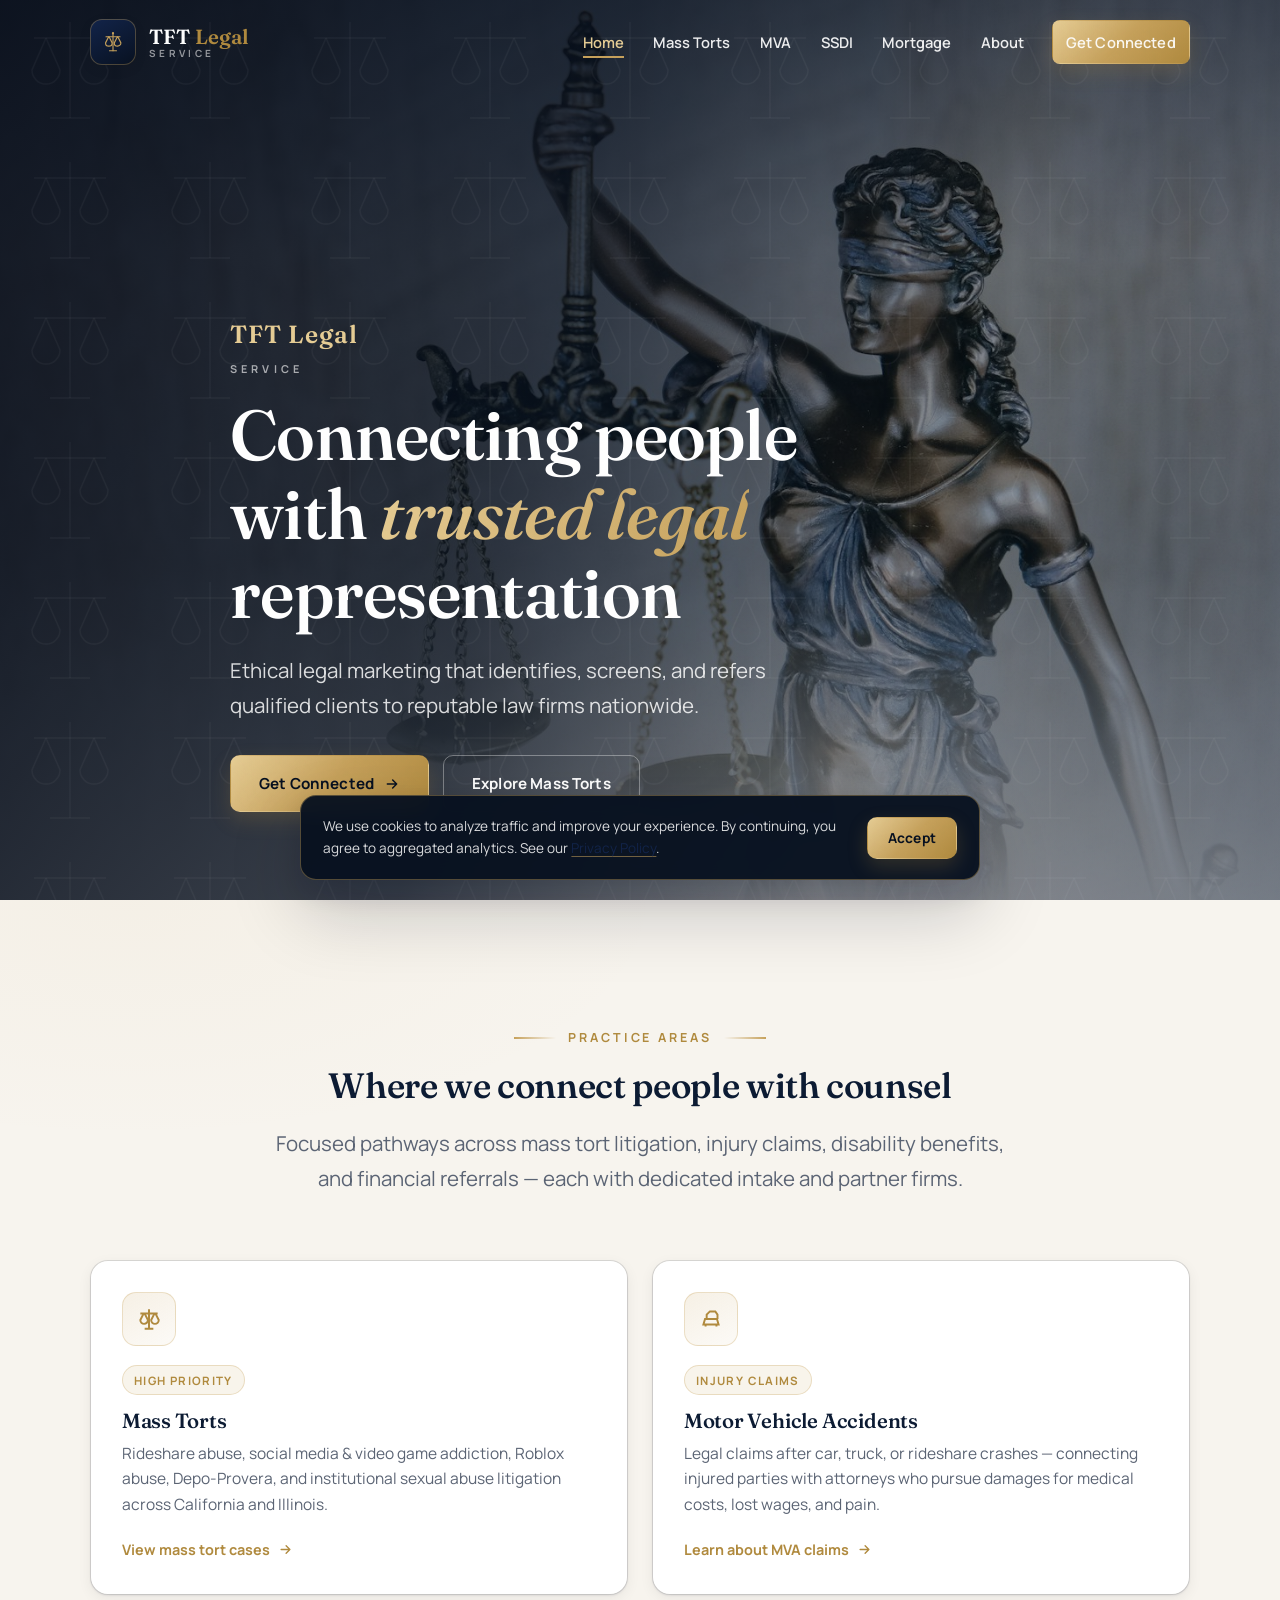
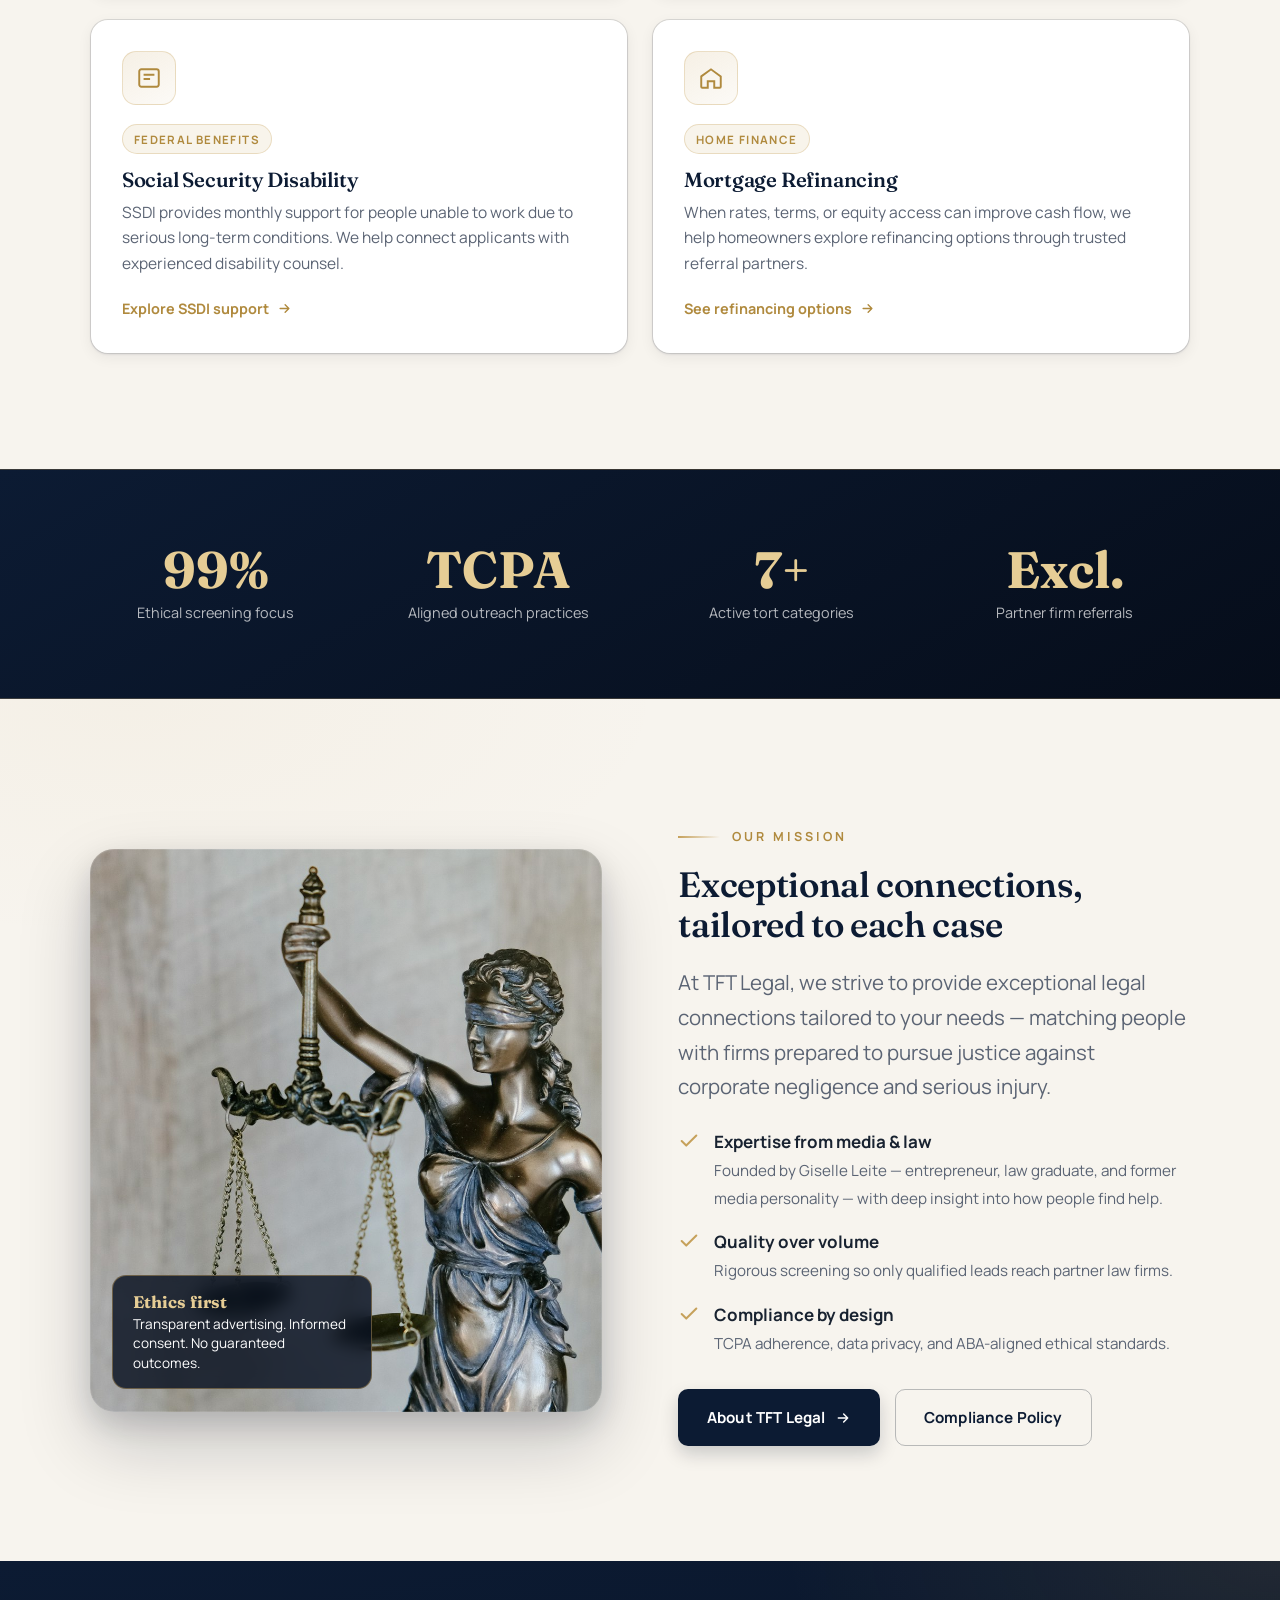
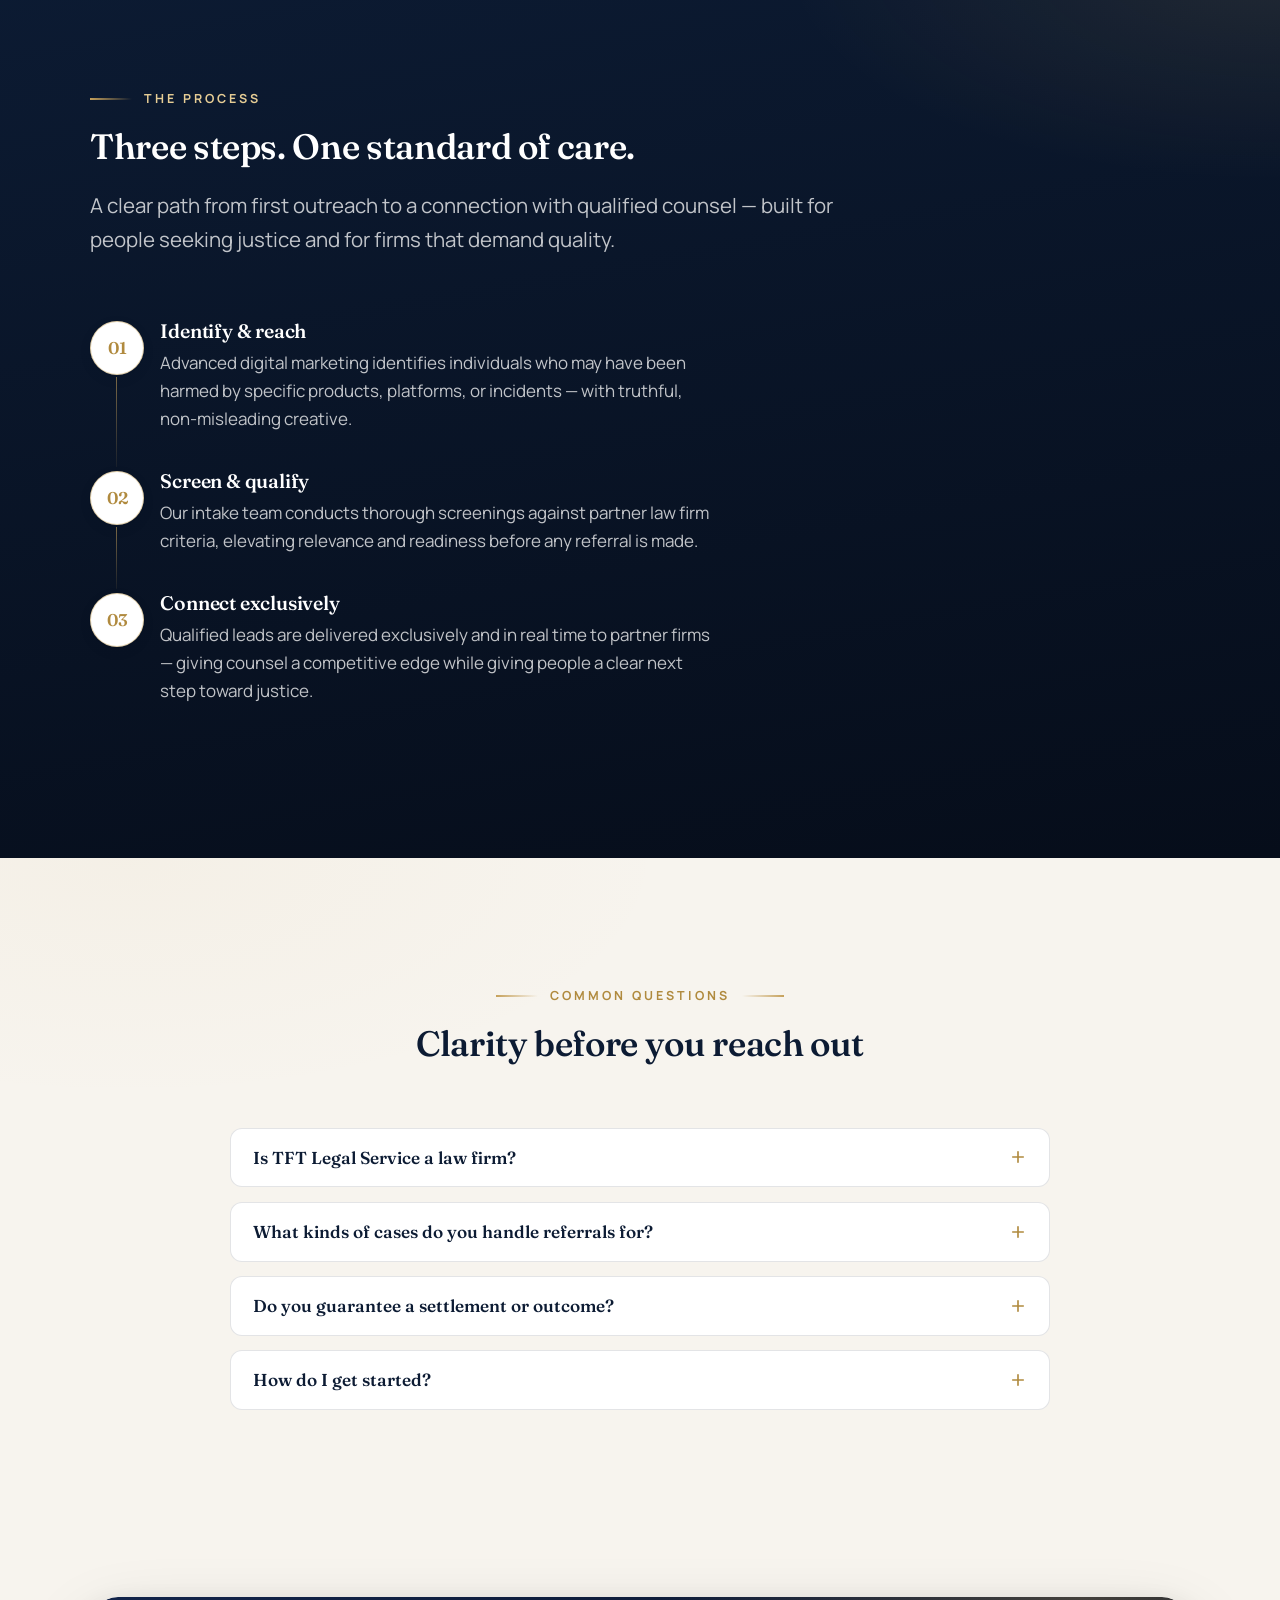
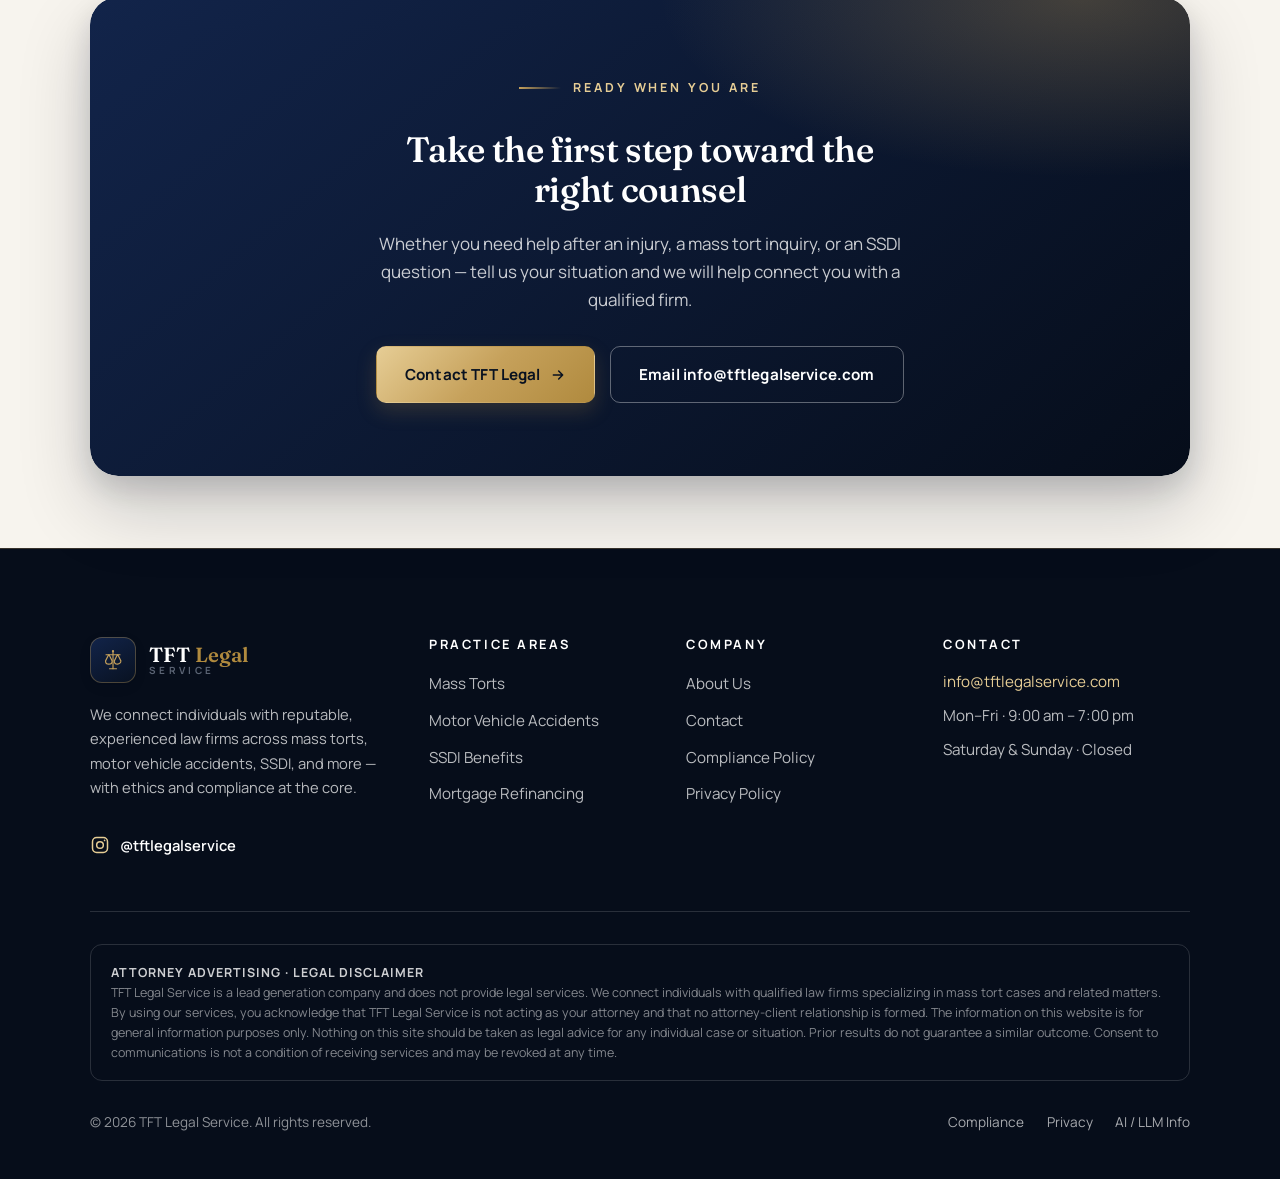
==== index.html @ b575987f "Launch TFT Legal Service enterprise website rebuild Professional static site with navy/gold brand sy" ====
<!DOCTYPE html>
<html lang="en-US">
<head>
  <meta charset="utf-8">
  <meta name="viewport" content="width=device-width, initial-scale=1">
  <title>TFT Legal Service | Mass Tort Lead Generation & Legal Marketing</title>
  <meta name="description" content="TFT Legal Service connects individuals with qualified law firms for mass torts, motor vehicle accidents, SSDI, and more. Ethical, TCPA-compliant legal marketing founded by Giselle Leite.">
  <meta name="keywords" content="TFT Legal Service, mass tort lead generation, legal marketing, motor vehicle accident lawyer referral, SSDI help, rideshare abuse lawsuit, Depo-Provera lawsuit, TCPA compliant leads, Giselle Leite">
  <meta name="author" content="TFT Legal Service">
  <meta name="publisher" content="TFT Legal Service">
  <meta name="robots" content="index, follow, max-image-preview:large, max-snippet:-1, max-video-preview:-1">
  <meta name="googlebot" content="index, follow, max-image-preview:large, max-snippet:-1, max-video-preview:-1">
  <meta name="bingbot" content="index, follow">
  <meta name="language" content="English">
  <meta name="geo.region" content="US">
  <meta name="rating" content="general">
  <meta name="referrer" content="strict-origin-when-cross-origin">
  <meta name="theme-color" content="#0c1b33">
  <meta name="color-scheme" content="light">
  <meta name="format-detection" content="telephone=yes">
  <link rel="canonical" href="https://www.tftlegalservice.com/">
  <link rel="alternate" hreflang="en-us" href="https://www.tftlegalservice.com/">
  <link rel="alternate" hreflang="x-default" href="https://www.tftlegalservice.com/">
  <link rel="author" href="/humans.txt">
  <link rel="manifest" href="/site.webmanifest">
  <link rel="icon" href="/assets/img/favicon.svg" type="image/svg+xml">
  <link rel="apple-touch-icon" href="/assets/img/apple-touch-icon.png">
  <link rel="sitemap" type="application/xml" title="Sitemap" href="/sitemap.xml">

  <!-- Open Graph -->
  <meta property="og:type" content="website">
  <meta property="og:site_name" content="TFT Legal Service">
  <meta property="og:locale" content="en_US">
  <meta property="og:title" content="TFT Legal Service | Mass Tort Lead Generation & Legal Marketing">
  <meta property="og:description" content="TFT Legal Service connects individuals with qualified law firms for mass torts, motor vehicle accidents, SSDI, and more. Ethical, TCPA-compliant legal marketing founded by Giselle Leite.">
  <meta property="og:url" content="https://www.tftlegalservice.com/">
  <meta property="og:image" content="https://www.tftlegalservice.com/assets/img/og-share.jpg">
  <meta property="og:image:width" content="1200">
  <meta property="og:image:height" content="630">
  <meta property="og:image:alt" content="TFT Legal Service — Connecting people with trusted legal representation">

  <!-- Twitter / X -->
  <meta name="twitter:card" content="summary_large_image">
  <meta name="twitter:title" content="TFT Legal Service | Mass Tort Lead Generation & Legal Marketing">
  <meta name="twitter:description" content="TFT Legal Service connects individuals with qualified law firms for mass torts, motor vehicle accidents, SSDI, and more. Ethical, TCPA-compliant legal marketing founded by Giselle Leite.">
  <meta name="twitter:image" content="https://www.tftlegalservice.com/assets/img/og-share.jpg">
  <meta name="twitter:image:alt" content="TFT Legal Service">

  <!-- AI / discovery hints -->
  <link rel="describedby" href="/llms.txt" type="text/plain" title="LLM / AI site summary">
  <meta name="ai-content-declaration" content="human-authored company website content">

  <link rel="preconnect" href="https://fonts.googleapis.com">
  <link rel="preconnect" href="https://fonts.gstatic.com" crossorigin>
  <link href="https://fonts.googleapis.com/css2?family=Fraunces:opsz,wght@9..144,500;9..144,600;9..144,700&family=Manrope:wght@400;500;600;700;800&display=swap" rel="stylesheet">
  <link rel="stylesheet" href="/assets/css/styles.css">

<script type="application/ld+json">
{
  "@context": "https://schema.org",
  "@type": ["Organization", "ProfessionalService"],
  "@id": "https://www.tftlegalservice.com/#organization",
  "name": "TFT Legal Service",
  "alternateName": ["TFT Legal", "TFT Legal Services"],
  "url": "https://www.tftlegalservice.com/",
  "logo": {
    "@type": "ImageObject",
    "url": "https://www.tftlegalservice.com/assets/img/icon-512.png",
    "width": 512,
    "height": 512
  },
  "image": "https://www.tftlegalservice.com/assets/img/og-share.jpg",
  "description": "TFT Legal Service is a lead generation and legal marketing company that connects individuals with qualified law firms specializing in mass torts, motor vehicle accidents, SSDI, and related practice areas.",
  "email": "info@tftlegalservice.com",
  "sameAs": [
    "https://www.instagram.com/tftlegalservice"
  ],
  "foundingDate": "2024",
  "founder": {
    "@type": "Person",
    "name": "Giselle Leite",
    "jobTitle": "Founder",
    "description": "Brazilian-American entrepreneur and law graduate who founded TFT Legal Service to connect people with accessible, reputable legal representation."
  },
  "employee": [
    {
      "@type": "Person",
      "name": "Giselle Leite",
      "jobTitle": "Founder"
    },
    {
      "@type": "Person",
      "name": "Dr. Gabriel Saboia",
      "jobTitle": "Legal Marketing Partner"
    }
  ],
  "areaServed": {
    "@type": "Country",
    "name": "United States"
  },
  "knowsAbout": [
    "Mass Tort Lead Generation",
    "Motor Vehicle Accident Referrals",
    "Social Security Disability Insurance",
    "Legal Marketing Compliance",
    "TCPA Compliance"
  ],
  "slogan": "Connecting people with trusted legal representation",
  "contactPoint": {
    "@type": "ContactPoint",
    "contactType": "customer service",
    "email": "info@tftlegalservice.com",
    "availableLanguage": ["English", "Portuguese"],
    "hoursAvailable": {
      "@type": "OpeningHoursSpecification",
      "dayOfWeek": ["Monday", "Tuesday", "Wednesday", "Thursday", "Friday"],
      "opens": "09:00",
      "closes": "19:00"
    }
  },
  "disclaimer": "TFT Legal Service is a lead generation company and does not provide legal services. No attorney-client relationship is formed through use of this website."
}
</script>
<script type="application/ld+json">
{
  "@context": "https://schema.org",
  "@type": "WebSite",
  "@id": "https://www.tftlegalservice.com/#website",
  "url": "https://www.tftlegalservice.com/",
  "name": "TFT Legal Service",
  "description": "Official website of TFT Legal Service — connecting individuals with qualified law firms for mass torts, MVA, SSDI, and more.",
  "publisher": { "@id": "https://www.tftlegalservice.com/#organization" },
  "inLanguage": "en-US",
  "potentialAction": {
    "@type": "SearchAction",
    "target": "https://www.tftlegalservice.com/contact.html?q={search_term_string}",
    "query-input": "required name=search_term_string"
  }
}
</script>
<script type="application/ld+json">
{
  "@context": "https://schema.org",
  "@type": "FAQPage",
  "mainEntity": [
    {
      "@type": "Question",
      "name": "Is TFT Legal Service a law firm?",
      "acceptedAnswer": {
        "@type": "Answer",
        "text": "No. TFT Legal Service is a lead generation and legal marketing company. We connect individuals with qualified partner law firms. We do not provide legal advice and no attorney-client relationship is formed through our website."
      }
    },
    {
      "@type": "Question",
      "name": "What practice areas does TFT Legal Service cover?",
      "acceptedAnswer": {
        "@type": "Answer",
        "text": "We connect people with counsel for mass tort litigation (including rideshare abuse, social media and video game addiction, Roblox abuse, Depo-Provera, and institutional sexual abuse cases), motor vehicle accidents (MVA), Social Security Disability Insurance (SSDI), and mortgage refinancing referrals."
      }
    },
    {
      "@type": "Question",
      "name": "How does the referral process work?",
      "acceptedAnswer": {
        "@type": "Answer",
        "text": "We use targeted digital marketing and a comprehensive intake process to identify and screen potential clients, then refer qualified leads exclusively to partner law firms in real time — in compliance with TCPA and ethical advertising standards."
      }
    },
    {
      "@type": "Question",
      "name": "How can I contact TFT Legal Service?",
      "acceptedAnswer": {
        "@type": "Answer",
        "text": "Email info@tftlegalservice.com or use the contact form on tftlegalservice.com. Hours are Monday through Friday, 9:00 am to 7:00 pm."
      }
    }
  ]
}
</script>
</head>
<body>
<a class="skip-link" href="#main">Skip to main content</a>
  <header class="site-header" role="banner">
    <div class="container header-inner">
      <a class="brand" href="/" aria-label="TFT Legal Service — Home">
        <span class="brand-mark"><svg viewBox="0 0 64 64" aria-hidden="true" focusable="false">
  <g fill="none" stroke="#C6A15B" stroke-width="2.6" stroke-linecap="round" stroke-linejoin="round">
    <path d="M32 12v40"/><path d="M24 52h16"/><path d="M16 20h32"/>
    <path d="M22 20l-7 14a7.5 7.5 0 0 0 15 0l-7-14"/>
    <path d="M42 20l-7 14a7.5 7.5 0 0 0 15 0l-7-14"/>
  </g>
  <circle cx="32" cy="12" r="2.6" fill="#C6A15B"/>
</svg></span>
        <span class="brand-text">
          <span class="brand-name">TFT <em>Legal</em></span>
          <span class="brand-sub">Service</span>
        </span>
      </a>
      <button class="nav-toggle" type="button" aria-expanded="false" aria-controls="primary-nav" aria-label="Open menu">
        <span></span>
      </button>
      <nav class="main-nav" id="primary-nav" aria-label="Primary">
      <a href="/" aria-current="page">Home</a>
      <a href="/torts.html">Mass Torts</a>
      <a href="/mva.html">MVA</a>
      <a href="/ssdi.html">SSDI</a>
      <a href="/mortgage.html">Mortgage</a>
      <a href="/about.html">About</a>
        <a class="btn btn--gold btn--sm nav-cta" href="/contact.html">Get Connected</a>
      </nav>
    </div>
  </header>

  <main id="main">
    <section class="hero" aria-label="Hero">
      <div class="hero-media" aria-hidden="true">
        <img src="/assets/img/hero-scales.jpg" width="1600" height="1067" alt="" decoding="async" fetchpriority="high">
      </div>
      <div class="container">
        <p class="hero-brand-lockup">TFT Legal<span>Service</span></p>
        <h1 class="display-xl">Connecting people with <span class="accent">trusted legal</span> representation</h1>
        <p class="lede">Ethical legal marketing that identifies, screens, and refers qualified clients to reputable law firms nationwide.</p>
        <div class="hero-actions">
          <a class="btn btn--gold" href="/contact.html">Get Connected <svg viewBox="0 0 24 24" fill="none" stroke="currentColor" stroke-width="2.2" stroke-linecap="round" stroke-linejoin="round" aria-hidden="true"><path d="M5 12h14M13 6l6 6-6 6"/></svg></a>
          <a class="btn btn--ghost-light" href="/torts.html">Explore Mass Torts</a>
        </div>
      </div>
      <div class="scroll-hint" aria-hidden="true"></div>
    </section>

    <section class="section" id="practice-areas">
      <div class="container">
        <div class="section-head section-head--center reveal">
          <p class="eyebrow eyebrow--center">Practice Areas</p>
          <h2 class="display-md">Where we connect people with counsel</h2>
          <p class="lede">Focused pathways across mass tort litigation, injury claims, disability benefits, and financial referrals — each with dedicated intake and partner firms.</p>
        </div>
        <div class="grid grid--2" data-stagger>
          <article class="card reveal">
            <div class="card-icon"><svg viewBox="0 0 24 24" fill="none" stroke="currentColor" stroke-width="1.8"><path d="M12 3v18M8 21h8M4 7h16"/><path d="m7 7-3 6a3.5 3.5 0 1 0 7 0L8 7"/><path d="m17 7-3 6a3.5 3.5 0 1 0 7 0l-3-6"/></svg></div>
            <span class="tag">High Priority</span>
            <h3>Mass Torts</h3>
            <p>Rideshare abuse, social media &amp; video game addiction, Roblox abuse, Depo-Provera, and institutional sexual abuse litigation across California and Illinois.</p>
            <a class="card-link" href="/torts.html">View mass tort cases <svg viewBox="0 0 24 24" fill="none" stroke="currentColor" stroke-width="2.2" stroke-linecap="round" stroke-linejoin="round" aria-hidden="true"><path d="M5 12h14M13 6l6 6-6 6"/></svg></a>
          </article>
          <article class="card reveal">
            <div class="card-icon"><svg viewBox="0 0 24 24" fill="none" stroke="currentColor" stroke-width="1.8"><path d="M5 17h14l-1.5-5H6.5L5 17Z"/><path d="M7 17v2M17 17v2M8 12V8l3-3h5l2 3v4"/></svg></div>
            <span class="tag">Injury Claims</span>
            <h3>Motor Vehicle Accidents</h3>
            <p>Legal claims after car, truck, or rideshare crashes — connecting injured parties with attorneys who pursue damages for medical costs, lost wages, and pain.</p>
            <a class="card-link" href="/mva.html">Learn about MVA claims <svg viewBox="0 0 24 24" fill="none" stroke="currentColor" stroke-width="2.2" stroke-linecap="round" stroke-linejoin="round" aria-hidden="true"><path d="M5 12h14M13 6l6 6-6 6"/></svg></a>
          </article>
          <article class="card reveal">
            <div class="card-icon"><svg viewBox="0 0 24 24" fill="none" stroke="currentColor" stroke-width="1.8"><rect x="3" y="4" width="18" height="16" rx="2"/><path d="M7 9h10M7 13h6"/></svg></div>
            <span class="tag">Federal Benefits</span>
            <h3>Social Security Disability</h3>
            <p>SSDI provides monthly support for people unable to work due to serious long-term conditions. We help connect applicants with experienced disability counsel.</p>
            <a class="card-link" href="/ssdi.html">Explore SSDI support <svg viewBox="0 0 24 24" fill="none" stroke="currentColor" stroke-width="2.2" stroke-linecap="round" stroke-linejoin="round" aria-hidden="true"><path d="M5 12h14M13 6l6 6-6 6"/></svg></a>
          </article>
          <article class="card reveal">
            <div class="card-icon"><svg viewBox="0 0 24 24" fill="none" stroke="currentColor" stroke-width="1.8"><path d="M3 10.5 12 4l9 6.5V20a1 1 0 0 1-1 1h-5v-6H9v6H4a1 1 0 0 1-1-1v-9.5Z"/></svg></div>
            <span class="tag">Home Finance</span>
            <h3>Mortgage Refinancing</h3>
            <p>When rates, terms, or equity access can improve cash flow, we help homeowners explore refinancing options through trusted referral partners.</p>
            <a class="card-link" href="/mortgage.html">See refinancing options <svg viewBox="0 0 24 24" fill="none" stroke="currentColor" stroke-width="2.2" stroke-linecap="round" stroke-linejoin="round" aria-hidden="true"><path d="M5 12h14M13 6l6 6-6 6"/></svg></a>
          </article>
        </div>
      </div>
    </section>

    <section class="section section--tight stats-band">
      <div class="container">
        <div class="stats-grid" data-stagger>
          <div class="stat reveal"><strong data-count="100" data-suffix="%">0%</strong><span>Ethical screening focus</span></div>
          <div class="stat reveal"><strong>TCPA</strong><span>Aligned outreach practices</span></div>
          <div class="stat reveal"><strong data-count="7" data-suffix="+">0+</strong><span>Active tort categories</span></div>
          <div class="stat reveal"><strong>Excl.</strong><span>Partner firm referrals</span></div>
        </div>
      </div>
    </section>

    <section class="section">
      <div class="container split">
        <div class="media-frame reveal">
          <img src="/assets/img/hero-scales.jpg" width="1600" height="1067" alt="Scales of justice representing ethical legal marketing and client advocacy" loading="lazy" decoding="async">
          <div class="media-badge"><strong>Ethics first</strong> Transparent advertising. Informed consent. No guaranteed outcomes.</div>
        </div>
        <div class="reveal">
          <p class="eyebrow">Our Mission</p>
          <h2 class="display-md">Exceptional connections, tailored to each case</h2>
          <p class="lede" style="margin-bottom:1.5rem">At TFT Legal, we strive to provide exceptional legal connections tailored to your needs — matching people with firms prepared to pursue justice against corporate negligence and serious injury.</p>
          <ul class="check-list">
            <li><svg viewBox="0 0 24 24" fill="none" stroke="currentColor" stroke-width="2.2" stroke-linecap="round" stroke-linejoin="round" aria-hidden="true"><path d="M20 6 9 17l-5-5"/></svg><div><strong>Expertise from media &amp; law</strong><span>Founded by Giselle Leite — entrepreneur, law graduate, and former media personality — with deep insight into how people find help.</span></div></li>
            <li><svg viewBox="0 0 24 24" fill="none" stroke="currentColor" stroke-width="2.2" stroke-linecap="round" stroke-linejoin="round" aria-hidden="true"><path d="M20 6 9 17l-5-5"/></svg><div><strong>Quality over volume</strong><span>Rigorous screening so only qualified leads reach partner law firms.</span></div></li>
            <li><svg viewBox="0 0 24 24" fill="none" stroke="currentColor" stroke-width="2.2" stroke-linecap="round" stroke-linejoin="round" aria-hidden="true"><path d="M20 6 9 17l-5-5"/></svg><div><strong>Compliance by design</strong><span>TCPA adherence, data privacy, and ABA-aligned ethical standards.</span></div></li>
          </ul>
          <div style="margin-top:2rem;display:flex;flex-wrap:wrap;gap:0.9rem">
            <a class="btn btn--navy" href="/about.html">About TFT Legal <svg viewBox="0 0 24 24" fill="none" stroke="currentColor" stroke-width="2.2" stroke-linecap="round" stroke-linejoin="round" aria-hidden="true"><path d="M5 12h14M13 6l6 6-6 6"/></svg></a>
            <a class="btn btn--ghost" href="/compliance.html">Compliance Policy</a>
          </div>
        </div>
      </div>
    </section>

    <section class="section section--dark">
      <div class="container">
        <div class="section-head reveal">
          <p class="eyebrow" style="color:var(--gold-light)">The Process</p>
          <h2 class="display-md">Three steps. One standard of care.</h2>
          <p class="lede">A clear path from first outreach to a connection with qualified counsel — built for people seeking justice and for firms that demand quality.</p>
        </div>
        <ol class="timeline" data-stagger>
          <li class="reveal">
            <h3>Identify &amp; reach</h3>
            <p>Advanced digital marketing identifies individuals who may have been harmed by specific products, platforms, or incidents — with truthful, non-misleading creative.</p>
          </li>
          <li class="reveal">
            <h3>Screen &amp; qualify</h3>
            <p>Our intake team conducts thorough screenings against partner law firm criteria, elevating relevance and readiness before any referral is made.</p>
          </li>
          <li class="reveal">
            <h3>Connect exclusively</h3>
            <p>Qualified leads are delivered exclusively and in real time to partner firms — giving counsel a competitive edge while giving people a clear next step toward justice.</p>
          </li>
        </ol>
      </div>
    </section>

    <section class="section">
      <div class="container">
        <div class="section-head section-head--center reveal">
          <p class="eyebrow eyebrow--center">Common Questions</p>
          <h2 class="display-md">Clarity before you reach out</h2>
        </div>
        <div class="faq" style="max-width:820px;margin-inline:auto" data-stagger>
          <div class="faq-item reveal">
            <button class="faq-q" type="button" aria-expanded="false">Is TFT Legal Service a law firm? <svg viewBox="0 0 24 24" fill="none" stroke="currentColor" stroke-width="2.2" stroke-linecap="round" aria-hidden="true"><path d="M12 5v14M5 12h14"/></svg></button>
            <div class="faq-a"><div class="faq-a-inner">No. We are a lead generation and legal marketing company. We connect you with qualified partner law firms. We do not give legal advice, and contacting us does not create an attorney-client relationship.</div></div>
          </div>
          <div class="faq-item reveal">
            <button class="faq-q" type="button" aria-expanded="false">What kinds of cases do you handle referrals for? <svg viewBox="0 0 24 24" fill="none" stroke="currentColor" stroke-width="2.2" stroke-linecap="round" aria-hidden="true"><path d="M12 5v14M5 12h14"/></svg></button>
            <div class="faq-a"><div class="faq-a-inner">Mass torts (rideshare abuse, social media and video game addiction, Roblox abuse, Depo-Provera, institutional sexual abuse), motor vehicle accidents, SSDI claims, and mortgage refinancing referrals.</div></div>
          </div>
          <div class="faq-item reveal">
            <button class="faq-q" type="button" aria-expanded="false">Do you guarantee a settlement or outcome? <svg viewBox="0 0 24 24" fill="none" stroke="currentColor" stroke-width="2.2" stroke-linecap="round" aria-hidden="true"><path d="M12 5v14M5 12h14"/></svg></button>
            <div class="faq-a"><div class="faq-a-inner">Never. We do not guarantee legal outcomes or financial compensation. Prior results of any firm do not guarantee a similar outcome in your matter.</div></div>
          </div>
          <div class="faq-item reveal">
            <button class="faq-q" type="button" aria-expanded="false">How do I get started? <svg viewBox="0 0 24 24" fill="none" stroke="currentColor" stroke-width="2.2" stroke-linecap="round" aria-hidden="true"><path d="M12 5v14M5 12h14"/></svg></button>
            <div class="faq-a"><div class="faq-a-inner">Email <a href="mailto:info@tftlegalservice.com">info@tftlegalservice.com</a> or use our <a href="/contact.html">contact form</a>. Our team is available Monday–Friday, 9:00 am – 7:00 pm.</div></div>
          </div>
        </div>
      </div>
    </section>

    <section class="section section--tight">
      <div class="container">
        <div class="cta-band reveal">
          <p class="eyebrow" style="color:var(--gold-light);justify-content:center">Ready when you are</p>
          <h2 class="display-md">Take the first step toward the right counsel</h2>
          <p>Whether you need help after an injury, a mass tort inquiry, or an SSDI question — tell us your situation and we will help connect you with a qualified firm.</p>
          <div class="hero-actions">
            <a class="btn btn--gold" href="/contact.html">Contact TFT Legal <svg viewBox="0 0 24 24" fill="none" stroke="currentColor" stroke-width="2.2" stroke-linecap="round" stroke-linejoin="round" aria-hidden="true"><path d="M5 12h14M13 6l6 6-6 6"/></svg></a>
            <a class="btn btn--ghost-light" href="mailto:info@tftlegalservice.com">Email info@tftlegalservice.com</a>
          </div>
        </div>
      </div>
    </section>
  </main>
  <footer class="site-footer" role="contentinfo">
    <div class="container">
      <div class="footer-grid">
        <div class="footer-brand">
          <a class="brand" href="/" aria-label="TFT Legal Service">
            <span class="brand-mark"><svg viewBox="0 0 64 64" aria-hidden="true" focusable="false">
  <g fill="none" stroke="#C6A15B" stroke-width="2.6" stroke-linecap="round" stroke-linejoin="round">
    <path d="M32 12v40"/><path d="M24 52h16"/><path d="M16 20h32"/>
    <path d="M22 20l-7 14a7.5 7.5 0 0 0 15 0l-7-14"/>
    <path d="M42 20l-7 14a7.5 7.5 0 0 0 15 0l-7-14"/>
  </g>
  <circle cx="32" cy="12" r="2.6" fill="#C6A15B"/>
</svg></span>
            <span class="brand-text">
              <span class="brand-name" style="color:#fff">TFT <em>Legal</em></span>
              <span class="brand-sub">Service</span>
            </span>
          </a>
          <p style="margin-top:1.2rem">We connect individuals with reputable, experienced law firms across mass torts, motor vehicle accidents, SSDI, and more — with ethics and compliance at the core.</p>
          <a class="social-link" href="https://www.instagram.com/tftlegalservice" target="_blank" rel="noopener noreferrer me" aria-label="TFT Legal Service on Instagram">
            <svg viewBox="0 0 24 24" fill="none" stroke="currentColor" stroke-width="1.8" aria-hidden="true"><rect x="3" y="3" width="18" height="18" rx="5"/><circle cx="12" cy="12" r="4"/><circle cx="17.5" cy="6.5" r="1" fill="currentColor" stroke="none"/></svg>
            @tftlegalservice
          </a>
        </div>
        <div>
          <h4>Practice Areas</h4>
          <ul class="footer-links">
            <li><a href="/torts.html">Mass Torts</a></li>
            <li><a href="/mva.html">Motor Vehicle Accidents</a></li>
            <li><a href="/ssdi.html">SSDI Benefits</a></li>
            <li><a href="/mortgage.html">Mortgage Refinancing</a></li>
          </ul>
        </div>
        <div>
          <h4>Company</h4>
          <ul class="footer-links">
            <li><a href="/about.html">About Us</a></li>
            <li><a href="/contact.html">Contact</a></li>
            <li><a href="/compliance.html">Compliance Policy</a></li>
            <li><a href="/privacy.html">Privacy Policy</a></li>
          </ul>
        </div>
        <div>
          <h4>Contact</h4>
          <div class="footer-contact">
            <div><a href="mailto:info@tftlegalservice.com">info@tftlegalservice.com</a></div>
            <div>Mon–Fri · 9:00 am – 7:00 pm</div>
            <div>Saturday &amp; Sunday · Closed</div>
          </div>
        </div>
      </div>
      <div class="footer-legal">
        <div class="disclaimer">
          <strong>ATTORNEY ADVERTISING · LEGAL DISCLAIMER</strong><br>
          TFT Legal Service is a lead generation company and does not provide legal services. We connect individuals with qualified law firms specializing in mass tort cases and related matters. By using our services, you acknowledge that TFT Legal Service is not acting as your attorney and that no attorney-client relationship is formed. The information on this website is for general information purposes only. Nothing on this site should be taken as legal advice for any individual case or situation. Prior results do not guarantee a similar outcome. Consent to communications is not a condition of receiving services and may be revoked at any time.
        </div>
        <div class="footer-bottom">
          <p>© <span data-year>2026</span> TFT Legal Service. All rights reserved.</p>
          <nav aria-label="Legal">
            <a href="/compliance.html">Compliance</a>
            <a href="/privacy.html">Privacy</a>
            <a href="/llms.txt">AI / LLM Info</a>
          </nav>
        </div>
      </div>
    </div>
  </footer>

  <div class="cookie-banner" role="dialog" aria-label="Cookie notice" aria-live="polite">
    <p>We use cookies to analyze traffic and improve your experience. By continuing, you agree to aggregated analytics. See our <a href="/privacy.html">Privacy Policy</a>.</p>
    <button class="btn btn--gold btn--sm" type="button" data-cookie-accept>Accept</button>
  </div>
  <script src="/assets/js/main.js" defer></script>
</body>
</html>
---- assets/css/styles.css ----
/* ==========================================================================
   TFT Legal Service — Design System
   ========================================================================== */

:root {
  --navy-950: #060d1a;
  --navy-900: #081120;
  --navy-800: #0c1b33;
  --navy-700: #12244a;
  --navy-600: #1b3260;
  --gold: #c6a15b;
  --gold-strong: #b08a3e;
  --gold-light: #e6cd95;
  --ivory: #f7f4ee;
  --paper: #ffffff;
  --ink: #182230;
  --muted: #5b6474;
  --line: rgba(24, 34, 48, 0.12);
  --line-light: rgba(255, 255, 255, 0.14);
  --shadow-sm: 0 1px 2px rgba(8, 17, 32, 0.06), 0 4px 14px rgba(8, 17, 32, 0.06);
  --shadow-md: 0 6px 18px rgba(8, 17, 32, 0.08), 0 18px 44px rgba(8, 17, 32, 0.12);
  --shadow-lg: 0 12px 28px rgba(8, 17, 32, 0.14), 0 32px 72px rgba(8, 17, 32, 0.2);
  --radius: 18px;
  --radius-sm: 12px;
  --font-display: "Fraunces", "Georgia", "Times New Roman", serif;
  --font-body: "Manrope", "Segoe UI", -apple-system, sans-serif;
  --container: 1180px;
  --ease: cubic-bezier(0.22, 1, 0.36, 1);
}

* { box-sizing: border-box; }

html {
  scroll-behavior: smooth;
  scroll-padding-top: 96px;
  -webkit-text-size-adjust: 100%;
}

body {
  margin: 0;
  font-family: var(--font-body);
  font-size: 1.0625rem;
  line-height: 1.65;
  color: var(--ink);
  background: var(--ivory);
  -webkit-font-smoothing: antialiased;
  overflow-x: hidden;
}

img { max-width: 100%; display: block; }

a { color: var(--navy-700); text-decoration-color: rgba(198, 161, 91, 0.55); text-underline-offset: 3px; }
a:hover { color: var(--gold-strong); }

::selection { background: var(--gold); color: var(--navy-900); }

.container {
  width: 100%;
  max-width: var(--container);
  margin-inline: auto;
  padding-inline: clamp(1.25rem, 4vw, 2.5rem);
}

.skip-link {
  position: absolute;
  left: -9999px;
  top: 0;
  background: var(--navy-800);
  color: #fff;
  padding: 0.75rem 1.25rem;
  border-radius: 0 0 10px 0;
  z-index: 200;
}
.skip-link:focus { left: 0; color: #fff; }

:focus-visible {
  outline: 3px solid var(--gold);
  outline-offset: 3px;
  border-radius: 4px;
}

/* ---------- Typography ---------- */

h1, h2, h3, h4 {
  font-family: var(--font-display);
  font-weight: 560;
  line-height: 1.12;
  color: var(--navy-800);
  margin: 0 0 0.6em;
  letter-spacing: -0.01em;
}

.display-xl { font-size: clamp(2.6rem, 6vw, 4.4rem); }
.display-lg { font-size: clamp(2.1rem, 4.4vw, 3.2rem); }
.display-md { font-size: clamp(1.6rem, 3vw, 2.2rem); }

.eyebrow {
  display: inline-flex;
  align-items: center;
  gap: 0.75rem;
  font-size: 0.78rem;
  font-weight: 700;
  letter-spacing: 0.24em;
  text-transform: uppercase;
  color: var(--gold-strong);
  margin-bottom: 1.1rem;
}
.eyebrow::before {
  content: "";
  width: 42px;
  height: 2px;
  background: linear-gradient(90deg, var(--gold), transparent);
}
.eyebrow--center::after {
  content: "";
  width: 42px;
  height: 2px;
  background: linear-gradient(270deg, var(--gold), transparent);
}

.lede {
  font-size: clamp(1.1rem, 1.6vw, 1.28rem);
  line-height: 1.7;
  color: var(--muted);
  max-width: 62ch;
}

.section { padding: clamp(4rem, 9vw, 7.5rem) 0; position: relative; }
.section--tight { padding: clamp(2.75rem, 6vw, 4.5rem) 0; }

.section-head { max-width: 760px; margin-bottom: clamp(2.5rem, 5vw, 4rem); }
.section-head--center { margin-inline: auto; text-align: center; }
.section-head--center .lede { margin-inline: auto; }
.section-head--center .eyebrow { justify-content: center; }

/* ---------- Header ---------- */

.site-header {
  position: fixed;
  inset: 0 0 auto;
  z-index: 100;
  transition: background 0.35s var(--ease), box-shadow 0.35s var(--ease), border-color 0.35s, color 0.35s;
  border-bottom: 1px solid transparent;
  color: #fff;
}
.site-header .brand { color: inherit; }
.site-header .brand-sub { color: rgba(255, 255, 255, 0.55); }
.site-header .main-nav a { color: rgba(255, 255, 255, 0.92); }
.site-header .main-nav a[aria-current="page"] { color: var(--gold-light); }
.site-header .nav-toggle {
  background: rgba(255, 255, 255, 0.08);
  border-color: rgba(255, 255, 255, 0.22);
}
.site-header .nav-toggle span,
.site-header .nav-toggle span::before,
.site-header .nav-toggle span::after { background: #fff; }

.site-header.is-scrolled {
  background: rgba(247, 244, 238, 0.92);
  backdrop-filter: blur(14px);
  -webkit-backdrop-filter: blur(14px);
  box-shadow: var(--shadow-sm);
  border-color: var(--line);
  color: var(--navy-800);
}
.site-header.is-scrolled .brand-sub { color: var(--muted); }
.site-header.is-scrolled .main-nav a { color: var(--navy-800); }
.site-header.is-scrolled .main-nav a[aria-current="page"] { color: var(--gold-strong); }
.site-header.is-scrolled .nav-toggle {
  background: var(--paper);
  border-color: var(--line);
}
.site-header.is-scrolled .nav-toggle span,
.site-header.is-scrolled .nav-toggle span::before,
.site-header.is-scrolled .nav-toggle span::after { background: var(--navy-800); }

.header-inner {
  display: flex;
  align-items: center;
  justify-content: space-between;
  gap: 1rem;
  height: 84px;
}

.brand {
  display: inline-flex;
  align-items: center;
  gap: 0.8rem;
  text-decoration: none;
  color: var(--navy-800);
}
.brand-mark {
  width: 46px;
  height: 46px;
  border-radius: 12px;
  background: linear-gradient(150deg, var(--navy-700), var(--navy-900));
  display: grid;
  place-items: center;
  box-shadow: inset 0 0 0 1px rgba(198, 161, 91, 0.35), var(--shadow-sm);
  flex: none;
}
.brand-mark svg { width: 28px; height: 28px; }
.brand-text { display: flex; flex-direction: column; line-height: 1.05; }
.brand-name {
  font-family: var(--font-display);
  font-weight: 600;
  font-size: 1.28rem;
  letter-spacing: 0.01em;
}
.brand-name em { font-style: normal; color: var(--gold-strong); }
.brand-sub {
  font-size: 0.62rem;
  font-weight: 700;
  letter-spacing: 0.34em;
  text-transform: uppercase;
  color: var(--muted);
}

.main-nav { display: flex; align-items: center; gap: 0.25rem; }
.main-nav a {
  position: relative;
  padding: 0.55rem 0.8rem;
  font-size: 0.92rem;
  font-weight: 600;
  color: var(--navy-800);
  text-decoration: none;
  border-radius: 8px;
  transition: color 0.2s;
}
.main-nav a::after {
  content: "";
  position: absolute;
  left: 0.8rem;
  right: 0.8rem;
  bottom: 0.3rem;
  height: 2px;
  background: var(--gold);
  transform: scaleX(0);
  transform-origin: left;
  transition: transform 0.3s var(--ease);
}
.main-nav a:hover::after,
.main-nav a[aria-current="page"]::after { transform: scaleX(1); }
.main-nav a[aria-current="page"] { color: var(--gold-strong); }

.nav-cta { margin-left: 0.75rem; }

.nav-toggle {
  display: none;
  width: 46px;
  height: 46px;
  border: 1px solid var(--line);
  border-radius: 12px;
  background: var(--paper);
  cursor: pointer;
  padding: 0;
  place-items: center;
}
.nav-toggle span {
  display: block;
  width: 20px;
  height: 2px;
  background: var(--navy-800);
  position: relative;
  transition: background 0.2s;
}
.nav-toggle span::before,
.nav-toggle span::after {
  content: "";
  position: absolute;
  left: 0;
  width: 20px;
  height: 2px;
  background: var(--navy-800);
  transition: transform 0.25s var(--ease), top 0.25s var(--ease);
}
.nav-toggle span::before { top: -6px; }
.nav-toggle span::after { top: 6px; }
.nav-toggle[aria-expanded="true"] span { background: transparent; }
.nav-toggle[aria-expanded="true"] span::before { top: 0; transform: rotate(45deg); }
.nav-toggle[aria-expanded="true"] span::after { top: 0; transform: rotate(-45deg); }

/* ---------- Buttons ---------- */

.btn {
  display: inline-flex;
  align-items: center;
  justify-content: center;
  gap: 0.6rem;
  padding: 0.95rem 1.75rem;
  border-radius: 10px;
  font-family: var(--font-body);
  font-size: 0.95rem;
  font-weight: 700;
  letter-spacing: 0.01em;
  text-decoration: none;
  cursor: pointer;
  border: 1px solid transparent;
  transition: transform 0.25s var(--ease), box-shadow 0.25s var(--ease), background 0.25s, color 0.25s, border-color 0.25s;
  will-change: transform;
}
.btn svg { width: 16px; height: 16px; transition: transform 0.25s var(--ease); }
.btn:hover svg { transform: translateX(4px); }

.btn--gold {
  background: linear-gradient(135deg, var(--gold-light), var(--gold) 50%, var(--gold-strong));
  color: var(--navy-900);
  box-shadow: 0 8px 20px rgba(176, 138, 62, 0.22);
}
.btn--gold:hover { transform: translateY(-2px); box-shadow: 0 12px 26px rgba(176, 138, 62, 0.32); color: var(--navy-950); }

.btn--navy {
  background: var(--navy-800);
  color: #fff;
  box-shadow: 0 8px 18px rgba(8, 17, 32, 0.18);
}
.btn--navy:hover { transform: translateY(-2px); background: var(--navy-700); color: #fff; }

.btn--ghost {
  background: transparent;
  color: var(--navy-800);
  border-color: rgba(24, 34, 48, 0.28);
}
.btn--ghost:hover { border-color: var(--gold); color: var(--gold-strong); transform: translateY(-2px); }

.btn--ghost-light {
  background: transparent;
  color: #fff;
  border-color: rgba(255, 255, 255, 0.35);
}
.btn--ghost-light:hover { border-color: var(--gold-light); color: var(--gold-light); transform: translateY(-2px); }

.btn--sm { padding: 0.65rem 1.25rem; font-size: 0.86rem; }

/* ---------- Hero ---------- */

.hero {
  position: relative;
  min-height: min(100vh, 920px);
  display: flex;
  align-items: flex-end;
  padding: 10rem 0 5.5rem;
  color: #fff;
  overflow: hidden;
  background: var(--navy-950);
}
.hero-media {
  position: absolute;
  inset: 0;
  z-index: 0;
}
.hero-media img {
  width: 100%;
  height: 100%;
  object-fit: cover;
  object-position: center 30%;
  transform: scale(1.04);
  animation: heroDrift 22s var(--ease) infinite alternate;
}
@keyframes heroDrift {
  from { transform: scale(1.04) translate3d(0, 0, 0); }
  to { transform: scale(1.1) translate3d(-1.5%, -1%, 0); }
}
.hero-media::after {
  content: "";
  position: absolute;
  inset: 0;
  background:
    linear-gradient(105deg, rgba(6, 13, 26, 0.92) 0%, rgba(8, 17, 32, 0.78) 42%, rgba(8, 17, 32, 0.45) 70%, rgba(12, 27, 51, 0.55) 100%),
    linear-gradient(180deg, rgba(6, 13, 26, 0.45) 0%, transparent 28%, transparent 62%, rgba(247, 244, 238, 0.95) 100%);
}
.hero::before {
  content: "";
  position: absolute;
  inset: 0;
  z-index: 1;
  background-image: url("data:image/svg+xml,%3Csvg xmlns='http://www.w3.org/2000/svg' width='140' height='140' viewBox='0 0 140 140'%3E%3Cg fill='none' stroke='%23ffffff' stroke-opacity='0.04' stroke-width='1.4'%3E%3Cpath d='M70 22v96'/%3E%3Cpath d='M50 118h40'/%3E%3Cpath d='M34 38h72'/%3E%3Cpath d='M46 38 32 70a14 14 0 0 0 28 0L46 38'/%3E%3Cpath d='M94 38 80 70a14 14 0 0 0 28 0L94 38'/%3E%3C/g%3E%3C/svg%3E");
  background-size: 140px;
  pointer-events: none;
}

.hero .container { position: relative; z-index: 2; max-width: 900px; }

.hero-brand-lockup {
  font-family: var(--font-display);
  font-size: clamp(1.15rem, 2.4vw, 1.55rem);
  font-weight: 600;
  letter-spacing: 0.04em;
  color: var(--gold-light);
  margin: 0 0 1.1rem;
}
.hero-brand-lockup span {
  display: block;
  font-family: var(--font-body);
  font-size: 0.68rem;
  font-weight: 700;
  letter-spacing: 0.38em;
  text-transform: uppercase;
  color: rgba(255, 255, 255, 0.62);
  margin-top: 0.35rem;
}

.hero h1 { color: #fff; margin-bottom: 1.25rem; max-width: 14ch; }
.hero h1 .accent {
  background: linear-gradient(120deg, var(--gold-light), var(--gold));
  -webkit-background-clip: text;
  background-clip: text;
  color: transparent;
  font-style: italic;
}
.hero .lede { color: rgba(255, 255, 255, 0.84); margin-bottom: 2rem; max-width: 46ch; }

.hero-actions { display: flex; flex-wrap: wrap; gap: 0.9rem; margin-bottom: 0; }

.hero-list { list-style: none; margin: 0 0 1.6rem; padding: 0; display: grid; gap: 0.85rem; }
.hero-list li { display: flex; gap: 0.75rem; align-items: flex-start; font-size: 0.96rem; color: rgba(255, 255, 255, 0.88); }
.hero-list svg { width: 20px; height: 20px; flex: none; margin-top: 2px; color: var(--gold-light); }

.scroll-hint {
  position: absolute;
  left: 50%;
  bottom: 2rem;
  transform: translateX(-50%);
  z-index: 3;
  width: 26px;
  height: 44px;
  border: 2px solid rgba(255, 255, 255, 0.4);
  border-radius: 14px;
}
.scroll-hint::before {
  content: "";
  position: absolute;
  left: 50%;
  top: 8px;
  width: 4px;
  height: 8px;
  margin-left: -2px;
  border-radius: 2px;
  background: var(--gold-light);
  animation: hint 1.8s infinite;
}
@keyframes hint {
  0% { transform: translateY(0); opacity: 1; }
  70% { transform: translateY(14px); opacity: 0; }
  100% { opacity: 0; }
}

/* ---------- Page hero (interior pages) ---------- */

.page-hero {
  position: relative;
  padding: 11rem 0 5.5rem;
  color: #fff;
  background:
    radial-gradient(900px 420px at 88% -20%, rgba(198, 161, 91, 0.2), transparent 60%),
    linear-gradient(155deg, var(--navy-700), var(--navy-900) 60%, var(--navy-950));
  overflow: hidden;
}
.page-hero::before {
  content: "";
  position: absolute;
  inset: 0;
  background-image: url("data:image/svg+xml,%3Csvg xmlns='http://www.w3.org/2000/svg' width='140' height='140' viewBox='0 0 140 140'%3E%3Cg fill='none' stroke='%23ffffff' stroke-opacity='0.05' stroke-width='1.4'%3E%3Cpath d='M70 22v96'/%3E%3Cpath d='M50 118h40'/%3E%3Cpath d='M34 38h72'/%3E%3Cpath d='M46 38 32 70a14 14 0 0 0 28 0L46 38'/%3E%3Cpath d='M94 38 80 70a14 14 0 0 0 28 0L94 38'/%3E%3C/g%3E%3C/svg%3E");
  background-size: 140px;
  mask-image: radial-gradient(70% 90% at 50% 0%, #000 20%, transparent 100%);
  -webkit-mask-image: radial-gradient(70% 90% at 50% 0%, #000 20%, transparent 100%);
  pointer-events: none;
}
.page-hero .container { position: relative; z-index: 2; }
.page-hero h1 { color: #fff; max-width: 18ch; }
.page-hero .lede { color: rgba(255, 255, 255, 0.8); }

.breadcrumbs {
  display: flex;
  flex-wrap: wrap;
  gap: 0.5rem;
  list-style: none;
  margin: 0 0 1.6rem;
  padding: 0;
  font-size: 0.82rem;
  font-weight: 600;
  letter-spacing: 0.06em;
  text-transform: uppercase;
}
.breadcrumbs a { color: var(--gold-light); text-decoration: none; }
.breadcrumbs a:hover { text-decoration: underline; }
.breadcrumbs li + li::before { content: "/"; margin-right: 0.5rem; color: rgba(255, 255, 255, 0.4); }
.breadcrumbs [aria-current] { color: rgba(255, 255, 255, 0.75); }

/* ---------- Cards & grids ---------- */

.grid { display: grid; gap: 1.5rem; }
.grid--2 { grid-template-columns: repeat(2, minmax(0, 1fr)); }
.grid--3 { grid-template-columns: repeat(3, minmax(0, 1fr)); }
.grid--4 { grid-template-columns: repeat(4, minmax(0, 1fr)); }

.card {
  position: relative;
  background: var(--paper);
  border: 1px solid var(--line);
  border-radius: var(--radius);
  padding: clamp(1.5rem, 2.4vw, 2.1rem);
  box-shadow: var(--shadow-sm);
  transition: transform 0.35s var(--ease), box-shadow 0.35s var(--ease), border-color 0.35s;
  overflow: hidden;
}
.card::before {
  content: "";
  position: absolute;
  inset: 0 auto 0 0;
  width: 4px;
  background: linear-gradient(180deg, var(--gold-light), var(--gold-strong));
  opacity: 0;
  transition: opacity 0.35s;
}
.card:hover {
  transform: translateY(-6px);
  box-shadow: var(--shadow-md);
  border-color: rgba(198, 161, 91, 0.45);
}
.card:hover::before { opacity: 1; }

.card-icon {
  width: 54px;
  height: 54px;
  border-radius: 14px;
  display: grid;
  place-items: center;
  margin-bottom: 1.2rem;
  color: var(--gold-strong);
  background: linear-gradient(150deg, rgba(198, 161, 91, 0.16), rgba(198, 161, 91, 0.05));
  border: 1px solid rgba(198, 161, 91, 0.3);
}
.card-icon svg { width: 26px; height: 26px; }

.card h3 { font-size: 1.28rem; margin-bottom: 0.5rem; }
.card p { color: var(--muted); font-size: 0.97rem; margin: 0 0 1.1rem; }

.card-link {
  display: inline-flex;
  align-items: center;
  gap: 0.5rem;
  font-weight: 700;
  font-size: 0.9rem;
  color: var(--gold-strong);
  text-decoration: none;
}
.card-link svg { width: 15px; height: 15px; transition: transform 0.25s var(--ease); }
.card-link:hover svg { transform: translateX(4px); }

.card--navy {
  background: linear-gradient(160deg, var(--navy-700), var(--navy-900));
  border-color: rgba(255, 255, 255, 0.1);
}
.card--navy h3 { color: #fff; }
.card--navy p { color: rgba(255, 255, 255, 0.72); }
.card--navy .card-link { color: var(--gold-light); }

.tag {
  display: inline-block;
  padding: 0.28rem 0.7rem;
  border-radius: 999px;
  font-size: 0.72rem;
  font-weight: 700;
  letter-spacing: 0.12em;
  text-transform: uppercase;
  color: var(--gold-strong);
  background: rgba(198, 161, 91, 0.12);
  border: 1px solid rgba(198, 161, 91, 0.3);
  margin-bottom: 0.9rem;
}

/* ---------- Split / media rows ---------- */

.split {
  display: grid;
  grid-template-columns: repeat(2, minmax(0, 1fr));
  gap: clamp(2.5rem, 6vw, 5rem);
  align-items: center;
}

.media-frame {
  position: relative;
  border-radius: 24px;
  overflow: hidden;
  box-shadow: var(--shadow-lg);
}
.media-frame img { width: 100%; height: 100%; object-fit: cover; aspect-ratio: 4 / 4.4; }
.media-frame::after {
  content: "";
  position: absolute;
  inset: 0;
  background: linear-gradient(200deg, rgba(198, 161, 91, 0.14), transparent 45%);
  pointer-events: none;
}
.media-badge {
  position: absolute;
  left: 1.4rem;
  bottom: 1.4rem;
  z-index: 2;
  background: rgba(8, 17, 32, 0.82);
  backdrop-filter: blur(8px);
  color: #fff;
  border: 1px solid rgba(198, 161, 91, 0.45);
  border-radius: 14px;
  padding: 0.9rem 1.2rem;
  font-size: 0.85rem;
  line-height: 1.45;
  max-width: 260px;
}
.media-badge strong { color: var(--gold-light); display: block; font-family: var(--font-display); font-size: 1.05rem; }

/* ---------- Stats band ---------- */

.stats-band {
  background: linear-gradient(150deg, var(--navy-800), var(--navy-950));
  color: #fff;
  border-block: 1px solid rgba(198, 161, 91, 0.25);
}
.stats-grid {
  display: grid;
  grid-template-columns: repeat(4, minmax(0, 1fr));
  gap: 2rem;
  text-align: center;
}
.stat strong {
  display: block;
  font-family: var(--font-display);
  font-size: clamp(2.2rem, 4.5vw, 3.2rem);
  color: var(--gold-light);
  line-height: 1.1;
}
.stat span { font-size: 0.9rem; color: rgba(255, 255, 255, 0.7); }

/* ---------- Process timeline ---------- */

.timeline { list-style: none; margin: 0; padding: 0; display: grid; gap: 0; counter-reset: step; }
.timeline li {
  position: relative;
  padding: 0 0 2.4rem 4.4rem;
  counter-increment: step;
}
.timeline li::before {
  content: counter(step, decimal-leading-zero);
  position: absolute;
  left: 0;
  top: 0;
  width: 52px;
  height: 52px;
  border-radius: 50%;
  display: grid;
  place-items: center;
  font-family: var(--font-display);
  font-weight: 600;
  color: var(--gold-strong);
  background: var(--paper);
  border: 1px solid rgba(198, 161, 91, 0.5);
  box-shadow: var(--shadow-sm);
}
.timeline li::after {
  content: "";
  position: absolute;
  left: 26px;
  top: 56px;
  bottom: 4px;
  width: 1px;
  background: linear-gradient(180deg, rgba(198, 161, 91, 0.6), rgba(198, 161, 91, 0.08));
}
.timeline li:last-child::after { display: none; }
.timeline h3 { font-size: 1.22rem; margin-bottom: 0.35rem; }
.timeline p { margin: 0; color: var(--muted); max-width: 56ch; }

/* ---------- Tort / case cards ---------- */

.case-card {
  display: flex;
  flex-direction: column;
  background: var(--paper);
  border: 1px solid var(--line);
  border-radius: var(--radius);
  padding: clamp(1.5rem, 2.4vw, 2rem);
  box-shadow: var(--shadow-sm);
  transition: transform 0.35s var(--ease), box-shadow 0.35s var(--ease), border-color 0.35s;
}
.case-card:hover { transform: translateY(-6px); box-shadow: var(--shadow-md); border-color: rgba(198, 161, 91, 0.45); }
.case-card h3 { font-size: 1.3rem; margin-bottom: 0.55rem; }
.case-card p { color: var(--muted); font-size: 0.96rem; flex: 1; }
.case-card .btn { align-self: flex-start; margin-top: 1.2rem; }
.case-card .meta {
  display: flex;
  align-items: center;
  gap: 0.55rem;
  font-size: 0.8rem;
  font-weight: 700;
  letter-spacing: 0.08em;
  text-transform: uppercase;
  color: var(--gold-strong);
  margin-bottom: 0.8rem;
}
.case-card .meta svg { width: 15px; height: 15px; }

/* ---------- FAQ ---------- */

.faq { display: grid; gap: 0.9rem; }
.faq-item {
  background: var(--paper);
  border: 1px solid var(--line);
  border-radius: var(--radius-sm);
  overflow: hidden;
  transition: border-color 0.3s, box-shadow 0.3s;
}
.faq-item.is-open { border-color: rgba(198, 161, 91, 0.5); box-shadow: var(--shadow-sm); }
.faq-q {
  width: 100%;
  display: flex;
  align-items: center;
  justify-content: space-between;
  gap: 1rem;
  padding: 1.15rem 1.4rem;
  background: none;
  border: 0;
  cursor: pointer;
  text-align: left;
  font-family: var(--font-display);
  font-size: 1.08rem;
  font-weight: 560;
  color: var(--navy-800);
}
.faq-q svg { width: 18px; height: 18px; flex: none; color: var(--gold-strong); transition: transform 0.3s var(--ease); }
.faq-item.is-open .faq-q svg { transform: rotate(45deg); }
.faq-a {
  max-height: 0;
  overflow: hidden;
  transition: max-height 0.4s var(--ease);
}
.faq-a-inner { padding: 0 1.4rem 1.3rem; color: var(--muted); font-size: 0.97rem; }

/* ---------- Forms ---------- */

.form-card {
  background: var(--paper);
  border: 1px solid var(--line);
  border-radius: 22px;
  padding: clamp(1.6rem, 3vw, 2.6rem);
  box-shadow: var(--shadow-md);
}

.form-grid { display: grid; grid-template-columns: 1fr 1fr; gap: 1.1rem; }
.form-field { display: flex; flex-direction: column; gap: 0.4rem; }
.form-field--full { grid-column: 1 / -1; }
.form-field label { font-size: 0.85rem; font-weight: 700; color: var(--navy-800); }
.form-field label .req { color: var(--gold-strong); }
.form-field input,
.form-field select,
.form-field textarea {
  font: inherit;
  font-size: 0.97rem;
  padding: 0.85rem 1rem;
  border: 1px solid var(--line);
  border-radius: 10px;
  background: #fbfaf7;
  color: var(--ink);
  transition: border-color 0.25s, box-shadow 0.25s, background 0.25s;
  width: 100%;
}
.form-field textarea { min-height: 130px; resize: vertical; }
.form-field input:focus,
.form-field select:focus,
.form-field textarea:focus {
  outline: none;
  border-color: var(--gold);
  background: #fff;
  box-shadow: 0 0 0 4px rgba(198, 161, 91, 0.16);
}
.form-field input[aria-invalid="true"],
.form-field textarea[aria-invalid="true"] { border-color: #b3402e; box-shadow: 0 0 0 4px rgba(179, 64, 46, 0.12); }
.field-error { font-size: 0.8rem; color: #b3402e; display: none; }
.field-error.is-visible { display: block; }

.consent {
  grid-column: 1 / -1;
  display: flex;
  gap: 0.75rem;
  align-items: flex-start;
  font-size: 0.82rem;
  color: var(--muted);
  background: rgba(198, 161, 91, 0.07);
  border: 1px solid rgba(198, 161, 91, 0.25);
  border-radius: 12px;
  padding: 1rem 1.1rem;
}
.consent input { margin-top: 3px; accent-color: var(--gold-strong); width: 16px; height: 16px; flex: none; }

.form-status { grid-column: 1 / -1; font-size: 0.95rem; font-weight: 600; }
.form-status.is-success { color: #226a3a; }
.form-status.is-error { color: #b3402e; }

/* ---------- Contact info ---------- */

.info-list { list-style: none; margin: 0; padding: 0; display: grid; gap: 1.2rem; }
.info-list li { display: flex; gap: 1rem; align-items: flex-start; }
.info-list .info-icon {
  width: 46px;
  height: 46px;
  flex: none;
  border-radius: 12px;
  display: grid;
  place-items: center;
  color: var(--gold-strong);
  background: rgba(198, 161, 91, 0.12);
  border: 1px solid rgba(198, 161, 91, 0.3);
}
.info-list .info-icon svg { width: 22px; height: 22px; }
.info-list strong { display: block; font-size: 0.8rem; letter-spacing: 0.14em; text-transform: uppercase; color: var(--muted); margin-bottom: 0.15rem; }
.info-list a, .info-list span.val { font-weight: 600; color: var(--navy-800); text-decoration: none; font-size: 1.05rem; }
.info-list a:hover { color: var(--gold-strong); }

.hours-table { width: 100%; border-collapse: collapse; font-size: 0.97rem; }
.hours-table td { padding: 0.55rem 0; border-bottom: 1px dashed var(--line); }
.hours-table td:last-child { text-align: right; font-weight: 600; color: var(--navy-800); }
.hours-table tr.is-closed td:last-child { color: var(--muted); font-weight: 500; }

/* ---------- CTA band ---------- */

.cta-band {
  position: relative;
  border-radius: 28px;
  overflow: hidden;
  padding: clamp(2.6rem, 6vw, 4.5rem);
  color: #fff;
  background:
    radial-gradient(700px 300px at 90% 0%, rgba(198, 161, 91, 0.3), transparent 60%),
    linear-gradient(140deg, var(--navy-700), var(--navy-950));
  box-shadow: var(--shadow-lg);
  text-align: center;
}
.cta-band h2 { color: #fff; max-width: 22ch; margin-inline: auto; }
.cta-band p { color: rgba(255, 255, 255, 0.78); max-width: 56ch; margin: 0 auto 2rem; }
.cta-band .hero-actions { justify-content: center; margin-bottom: 0; }

/* ---------- Dark section ---------- */

.section--dark {
  background:
    radial-gradient(900px 400px at 100% 0%, rgba(198, 161, 91, 0.12), transparent 55%),
    linear-gradient(170deg, var(--navy-800), var(--navy-950));
  color: #fff;
}
.section--dark h2, .section--dark h3 { color: #fff; }
.section--dark .lede, .section--dark p { color: rgba(255, 255, 255, 0.75); }

.check-list { list-style: none; margin: 0; padding: 0; display: grid; gap: 1rem; }
.check-list li { display: flex; gap: 0.85rem; align-items: flex-start; }
.check-list svg { width: 22px; height: 22px; flex: none; color: var(--gold); margin-top: 2px; }
.check-list strong { display: block; color: inherit; }
.check-list span { color: var(--muted); font-size: 0.95rem; }
.section--dark .check-list span { color: rgba(255, 255, 255, 0.7); }

/* ---------- Team ---------- */

.team-card {
  background: var(--paper);
  border: 1px solid var(--line);
  border-radius: 24px;
  overflow: hidden;
  box-shadow: var(--shadow-sm);
  transition: transform 0.35s var(--ease), box-shadow 0.35s var(--ease);
  display: flex;
  flex-direction: column;
}
.team-card:hover { transform: translateY(-6px); box-shadow: var(--shadow-md); }
.team-photo { aspect-ratio: 1 / 1.02; overflow: hidden; background: var(--navy-800); }
.team-photo img { width: 100%; height: 100%; object-fit: cover; object-position: top; transition: transform 0.6s var(--ease); }
.team-card:hover .team-photo img { transform: scale(1.04); }
.team-body { padding: 1.6rem 1.7rem 1.8rem; }
.team-body .role {
  font-size: 0.76rem;
  font-weight: 700;
  letter-spacing: 0.18em;
  text-transform: uppercase;
  color: var(--gold-strong);
  display: block;
  margin-bottom: 0.4rem;
}
.team-body h3 { font-size: 1.35rem; margin-bottom: 0.6rem; }
.team-body p { font-size: 0.95rem; color: var(--muted); margin: 0; }

/* ---------- Notice / disclaimer ---------- */

.notice {
  border: 1px solid rgba(198, 161, 91, 0.4);
  background: rgba(198, 161, 91, 0.08);
  border-radius: var(--radius-sm);
  padding: 1.2rem 1.4rem;
  font-size: 0.88rem;
  color: var(--muted);
}
.notice strong { color: var(--navy-800); }

.prose { max-width: 72ch; }
.prose h2 { margin-top: 2.4em; }
.prose h2:first-child { margin-top: 0; }
.prose p, .prose li { color: var(--muted); }
.prose ul { padding-left: 1.3rem; display: grid; gap: 0.5rem; }

/* ---------- Footer ---------- */

.site-footer {
  background: var(--navy-950);
  color: rgba(255, 255, 255, 0.72);
  padding: clamp(3.5rem, 7vw, 5.5rem) 0 2rem;
  border-top: 1px solid rgba(198, 161, 91, 0.25);
}
.footer-grid {
  display: grid;
  grid-template-columns: 1.4fr 1fr 1fr 1.2fr;
  gap: clamp(2rem, 4vw, 3.5rem);
  padding-bottom: 3rem;
  border-bottom: 1px solid var(--line-light);
}
.site-footer h4 {
  color: #fff;
  font-family: var(--font-body);
  font-size: 0.8rem;
  font-weight: 700;
  letter-spacing: 0.2em;
  text-transform: uppercase;
  margin-bottom: 1.1rem;
}
.footer-brand p { font-size: 0.92rem; max-width: 34ch; }
.footer-links { list-style: none; margin: 0; padding: 0; display: grid; gap: 0.55rem; }
.footer-links a { color: rgba(255, 255, 255, 0.72); text-decoration: none; font-size: 0.95rem; transition: color 0.2s; }
.footer-links a:hover { color: var(--gold-light); }
.footer-contact { font-size: 0.95rem; display: grid; gap: 0.55rem; }
.footer-contact a { color: var(--gold-light); text-decoration: none; }
.footer-contact a:hover { text-decoration: underline; }

.social-link {
  display: inline-flex;
  align-items: center;
  gap: 0.6rem;
  margin-top: 1.2rem;
  color: #fff;
  text-decoration: none;
  font-weight: 600;
  font-size: 0.92rem;
}
.social-link svg { width: 20px; height: 20px; color: var(--gold-light); }
.social-link:hover { color: var(--gold-light); }

.footer-legal { padding-top: 2rem; display: grid; gap: 1rem; }
.disclaimer {
  font-size: 0.78rem;
  line-height: 1.6;
  color: rgba(255, 255, 255, 0.5);
  border: 1px solid var(--line-light);
  border-radius: 12px;
  padding: 1.1rem 1.25rem;
}
.disclaimer strong { color: rgba(255, 255, 255, 0.8); letter-spacing: 0.08em; }
.footer-bottom {
  display: flex;
  flex-wrap: wrap;
  align-items: center;
  justify-content: space-between;
  gap: 1rem;
  font-size: 0.85rem;
  color: rgba(255, 255, 255, 0.55);
}
.footer-bottom nav { display: flex; gap: 1.4rem; }
.footer-bottom a { color: rgba(255, 255, 255, 0.65); text-decoration: none; }
.footer-bottom a:hover { color: var(--gold-light); }

/* ---------- Cookie banner ---------- */

.cookie-banner {
  position: fixed;
  z-index: 150;
  left: 50%;
  bottom: 1.25rem;
  transform: translate(-50%, 140%);
  width: min(680px, calc(100vw - 2rem));
  background: rgba(8, 17, 32, 0.96);
  backdrop-filter: blur(10px);
  color: rgba(255, 255, 255, 0.85);
  border: 1px solid rgba(198, 161, 91, 0.4);
  border-radius: 16px;
  padding: 1.2rem 1.4rem;
  display: flex;
  align-items: center;
  gap: 1.2rem;
  font-size: 0.85rem;
  box-shadow: var(--shadow-lg);
  transition: transform 0.5s var(--ease);
}
.cookie-banner.is-visible { transform: translate(-50%, 0); }
.cookie-banner p { margin: 0; flex: 1; }
.cookie-banner .btn { flex: none; }

/* ---------- Reveal animations ---------- */

.reveal {
  opacity: 0;
  transform: translateY(26px);
  transition: opacity 0.7s var(--ease), transform 0.7s var(--ease);
  transition-delay: var(--reveal-delay, 0s);
}
.reveal.is-visible { opacity: 1; transform: none; }

/* ---------- Responsive ---------- */

@media (max-width: 1020px) {
  .grid--4 { grid-template-columns: repeat(2, minmax(0, 1fr)); }
  .grid--3 { grid-template-columns: repeat(2, minmax(0, 1fr)); }
  .footer-grid { grid-template-columns: 1fr 1fr; }
  .hero { min-height: 88vh; align-items: flex-end; padding-bottom: 4.5rem; }
}

@media (max-width: 860px) {
  .nav-toggle { display: grid; }
  .main-nav {
    position: fixed;
    inset: 84px 0 auto;
    flex-direction: column;
    align-items: stretch;
    gap: 0.2rem;
    background: rgba(247, 244, 238, 0.98);
    backdrop-filter: blur(16px);
    padding: 1rem clamp(1.25rem, 4vw, 2.5rem) 1.5rem;
    border-bottom: 1px solid var(--line);
    box-shadow: var(--shadow-md);
    transform: translateY(-12px);
    opacity: 0;
    pointer-events: none;
    transition: transform 0.3s var(--ease), opacity 0.3s;
  }
  .main-nav.is-open { transform: none; opacity: 1; pointer-events: auto; }
  .main-nav a,
  .site-header .main-nav a,
  .site-header.is-scrolled .main-nav a {
    padding: 0.85rem 0.6rem;
    font-size: 1rem;
    border-bottom: 1px solid var(--line);
    border-radius: 0;
    color: var(--navy-800);
  }
  .main-nav a::after { display: none; }
  .nav-cta { margin: 0.9rem 0 0; }
  .split { grid-template-columns: 1fr; }
  .split .media-frame { order: -1; }
  .stats-grid { grid-template-columns: repeat(2, minmax(0, 1fr)); }
}

@media (max-width: 620px) {
  .grid--2, .grid--3, .grid--4 { grid-template-columns: 1fr; }
  .form-grid { grid-template-columns: 1fr; }
  .footer-grid { grid-template-columns: 1fr; }
  .hero-actions .btn { width: 100%; }
  .cookie-banner { flex-direction: column; align-items: stretch; text-align: center; }
  .scroll-hint { display: none; }
}

/* ---------- Reduced motion ---------- */

@media (prefers-reduced-motion: reduce) {
  html { scroll-behavior: auto; }
  *, *::before, *::after {
    animation-duration: 0.01ms !important;
    animation-iteration-count: 1 !important;
    transition-duration: 0.01ms !important;
  }
  .reveal { opacity: 1; transform: none; }
}

/* ---------- Print ---------- */

@media print {
  .site-header, .cookie-banner, .cta-band, .scroll-hint { display: none !important; }
  body { background: #fff; }
}


/* ---------- Enterprise atmosphere ---------- */

body::before {
  content: "";
  position: fixed;
  inset: 0;
  pointer-events: none;
  z-index: 250;
  opacity: 0.035;
  mix-blend-mode: multiply;
  background-image: url("data:image/svg+xml,%3Csvg viewBox='0 0 200 200' xmlns='http://www.w3.org/2000/svg'%3E%3Cfilter id='n'%3E%3CfeTurbulence type='fractalNoise' baseFrequency='0.85' numOctaves='4' stitchTiles='stitch'/%3E%3C/filter%3E%3Crect width='100%25' height='100%25' filter='url(%23n)'/%3E%3C/svg%3E");
}

.hero-card,
.form-card,
.cta-band,
.team-card,
.case-card,
.card {
  background-clip: padding-box;
}

.media-frame {
  isolation: isolate;
}
.media-frame::before {
  content: "";
  position: absolute;
  inset: 0;
  z-index: 1;
  border-radius: inherit;
  box-shadow: inset 0 0 0 1px rgba(255,255,255,0.12);
  pointer-events: none;
}

.page-hero .display-lg {
  text-wrap: balance;
}
.hero .display-xl {
  text-wrap: balance;
}

/* Interior pages without dark hero still need readable fixed header once scrolled — covered.
   Soft lift on primary surfaces */
.section:nth-of-type(even):not(.section--dark):not(.stats-band) {
  background-image: radial-gradient(900px 400px at 10% 0%, rgba(198,161,91,0.05), transparent 60%);
}
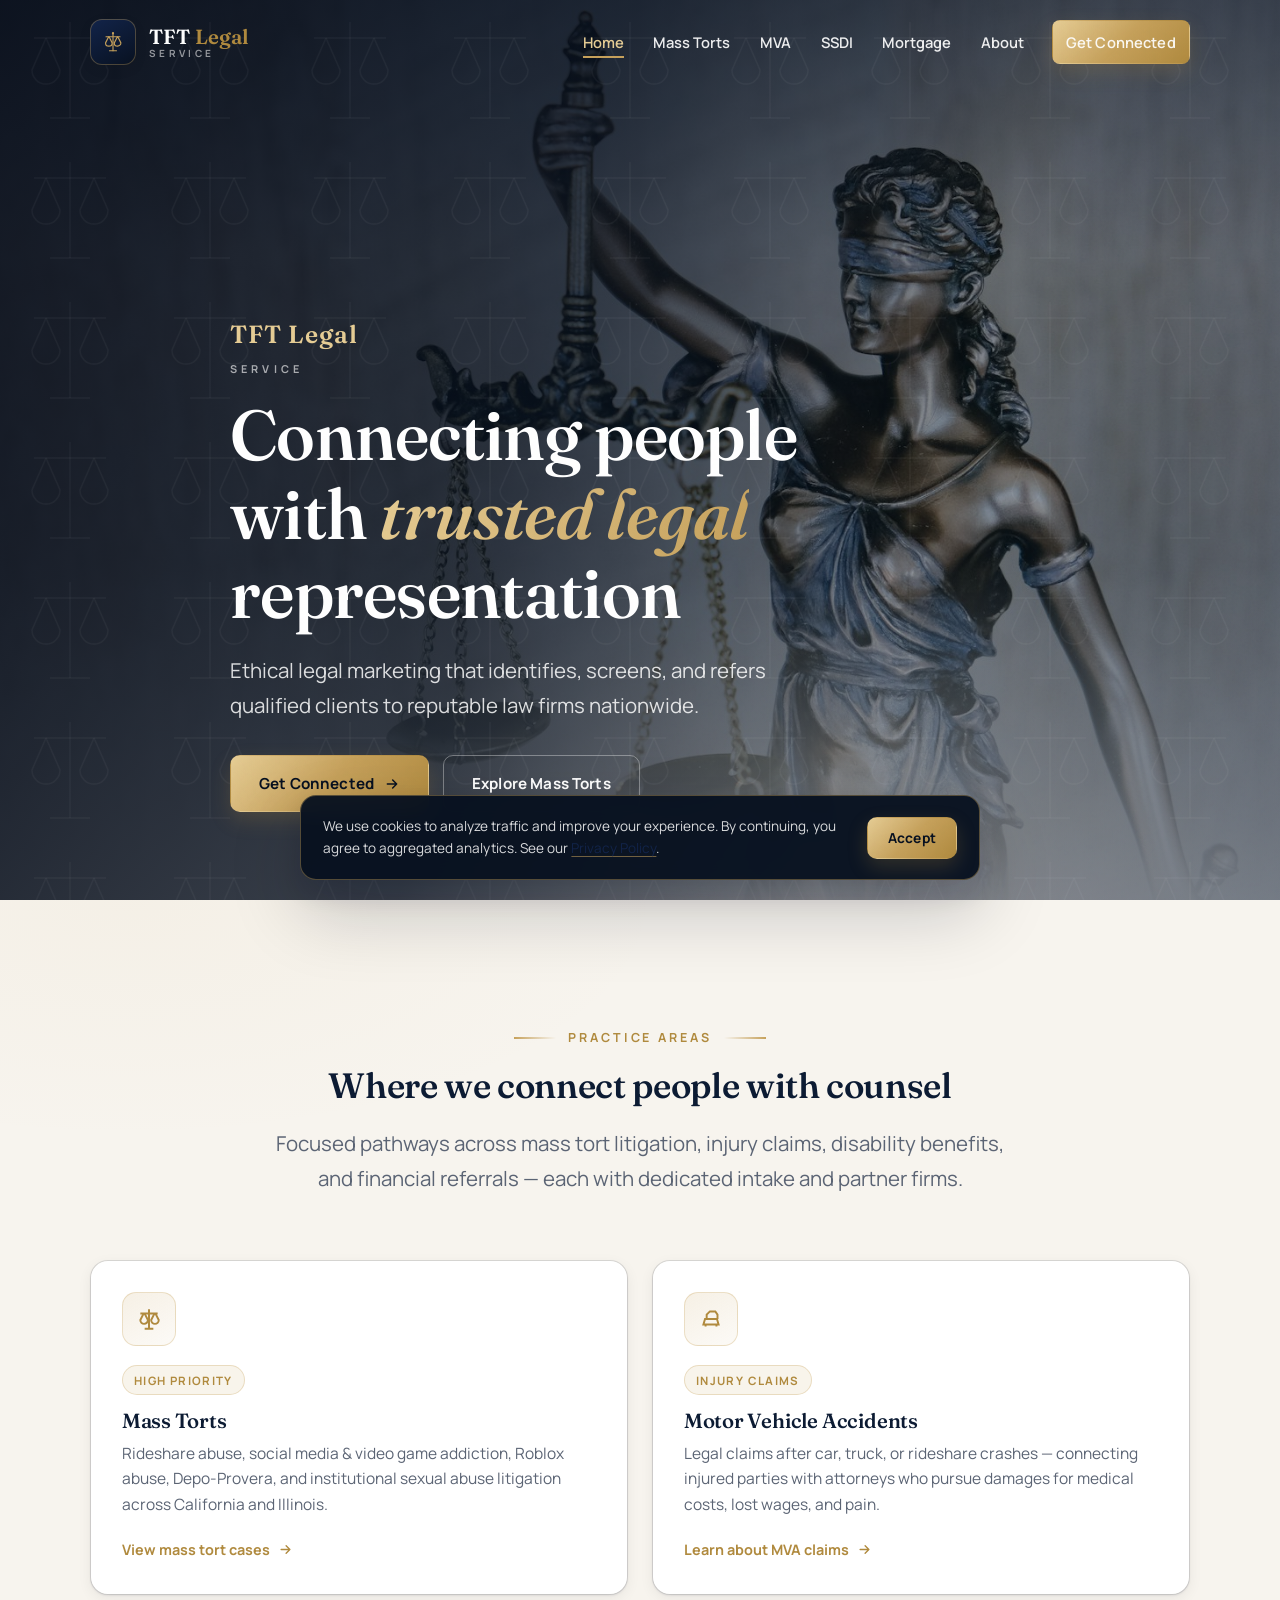
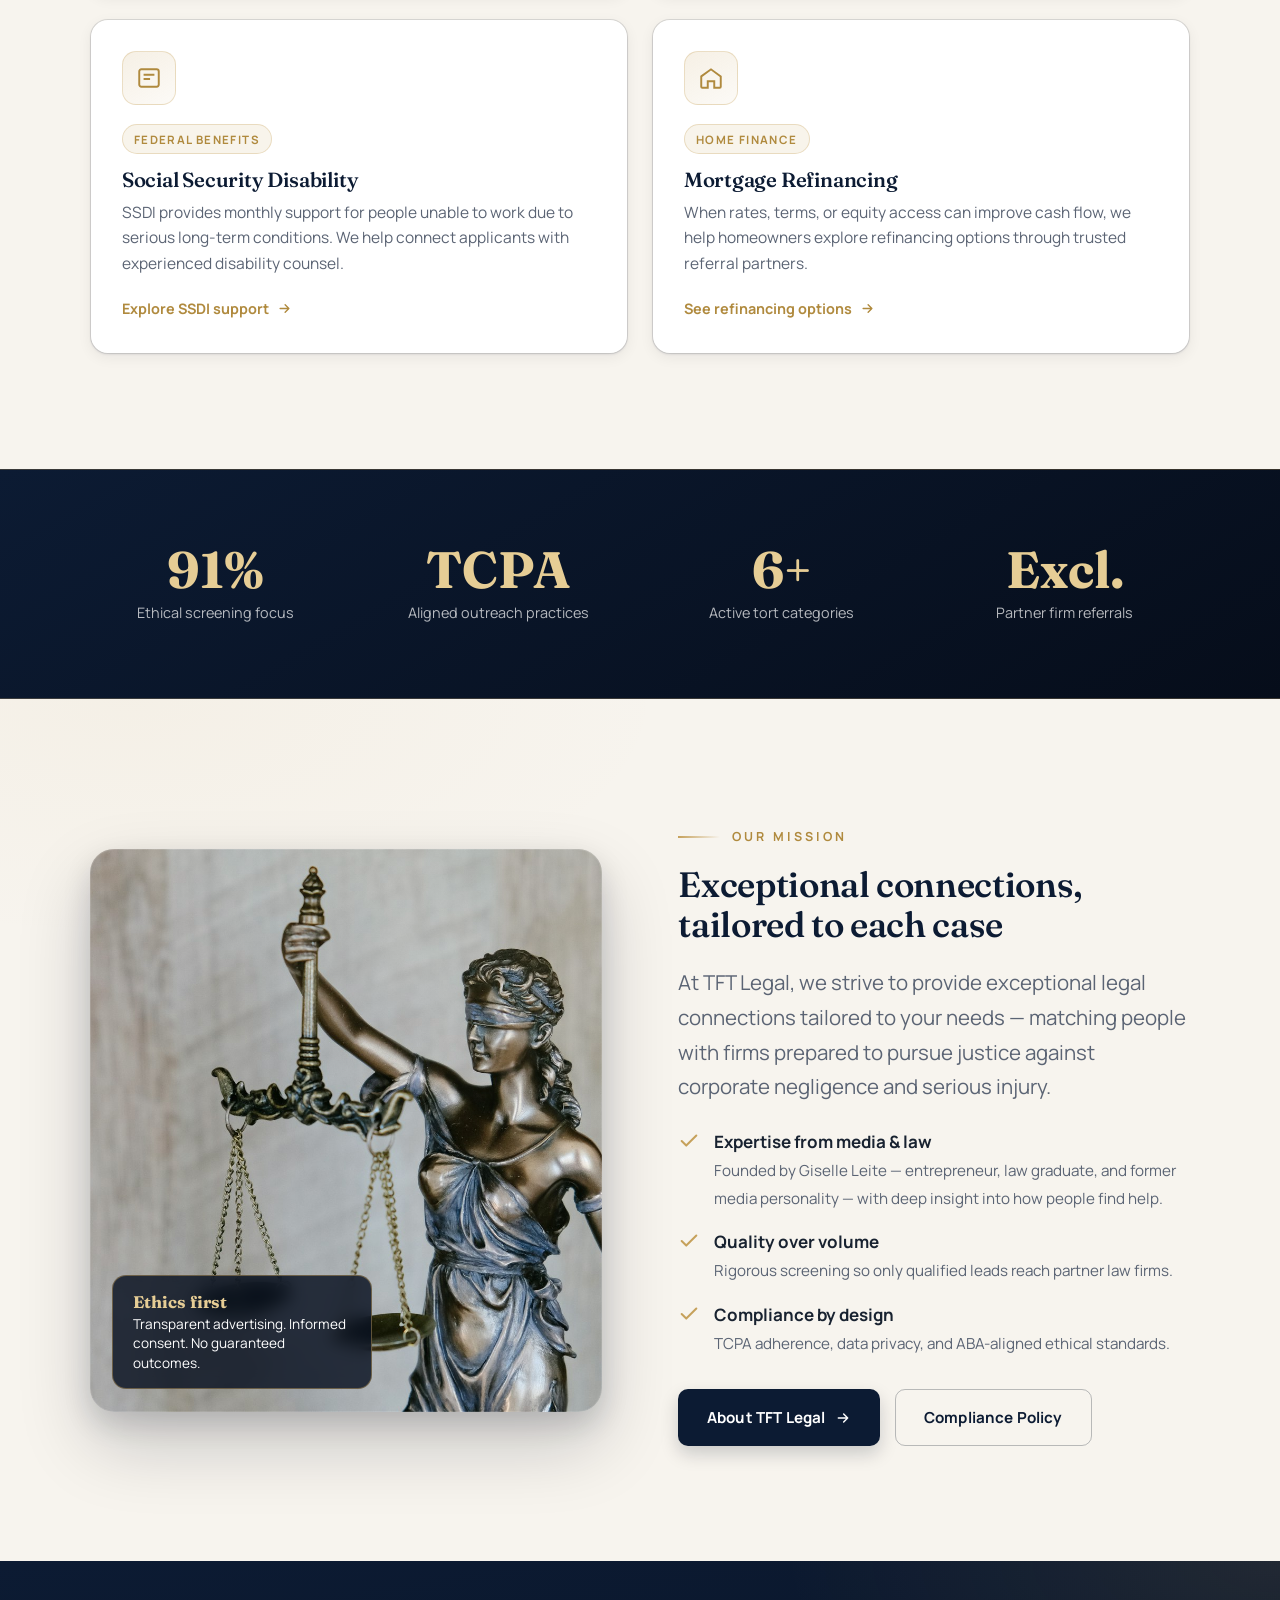
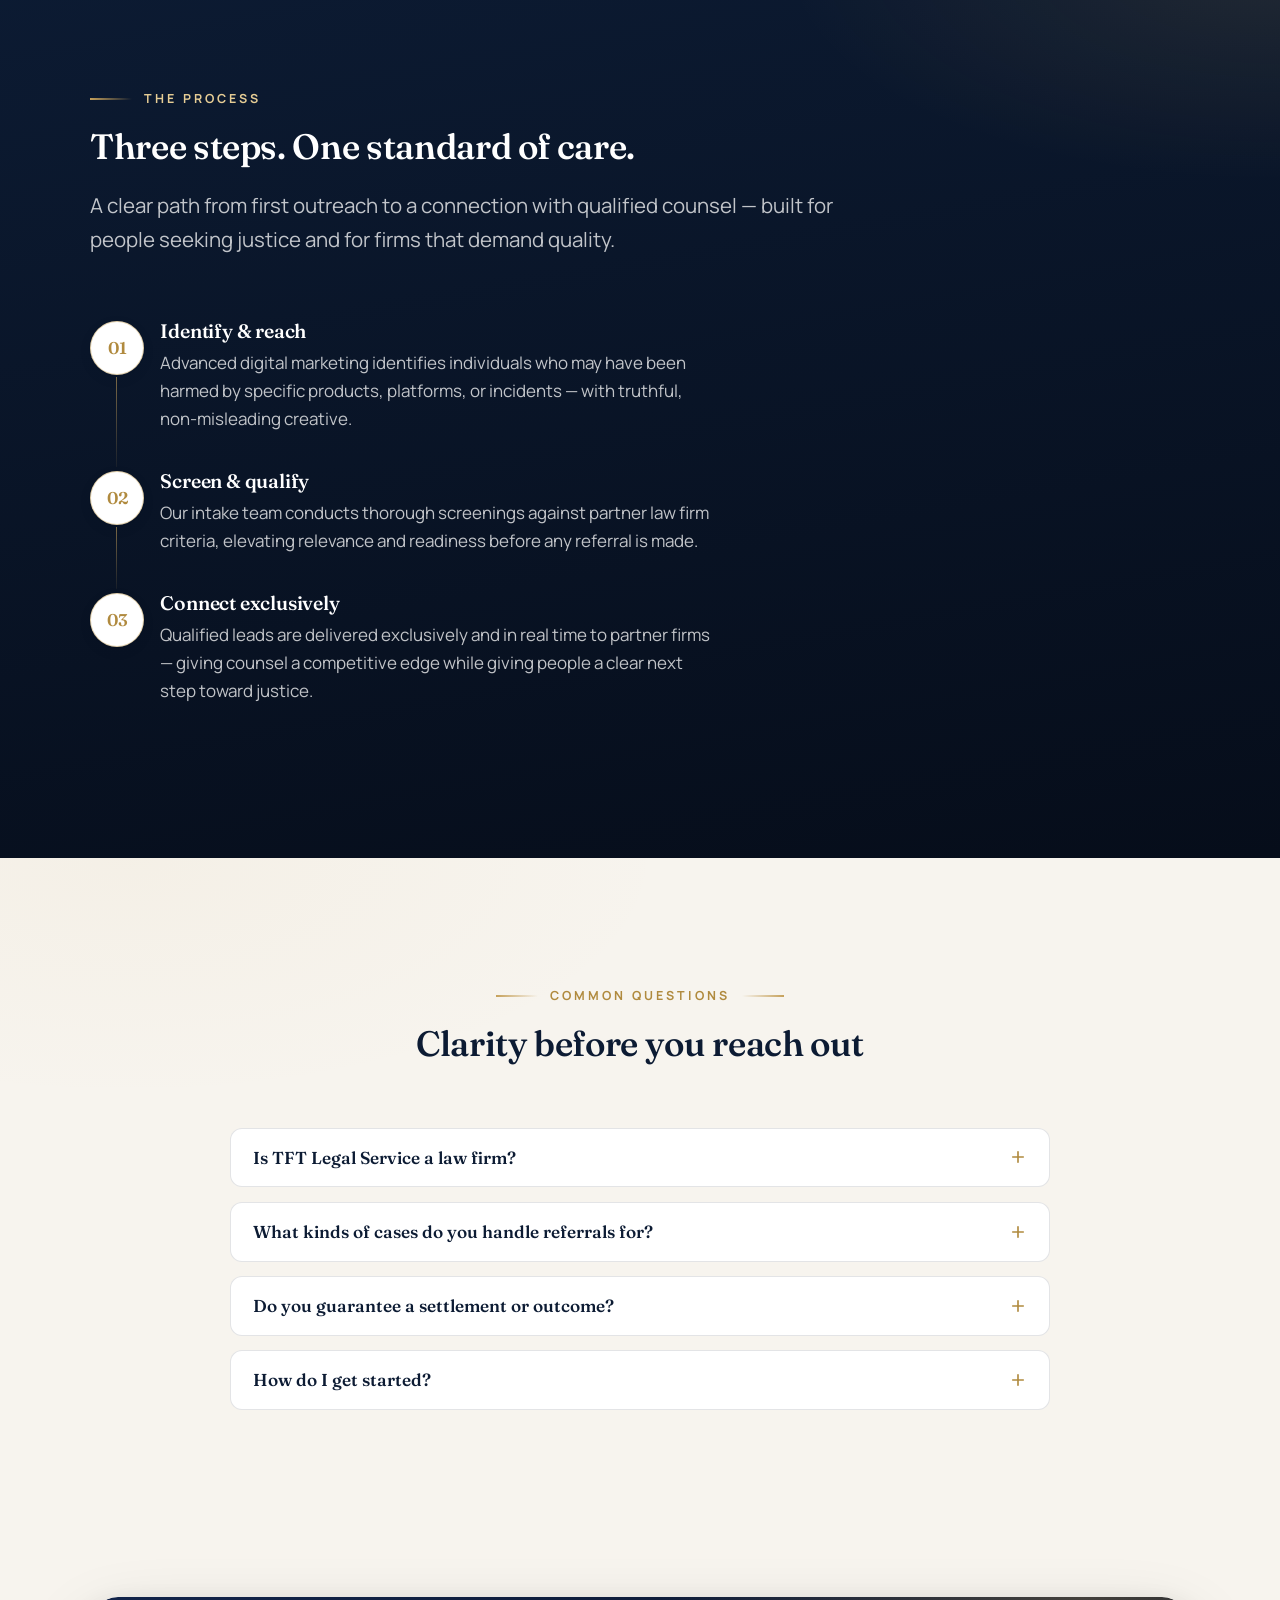
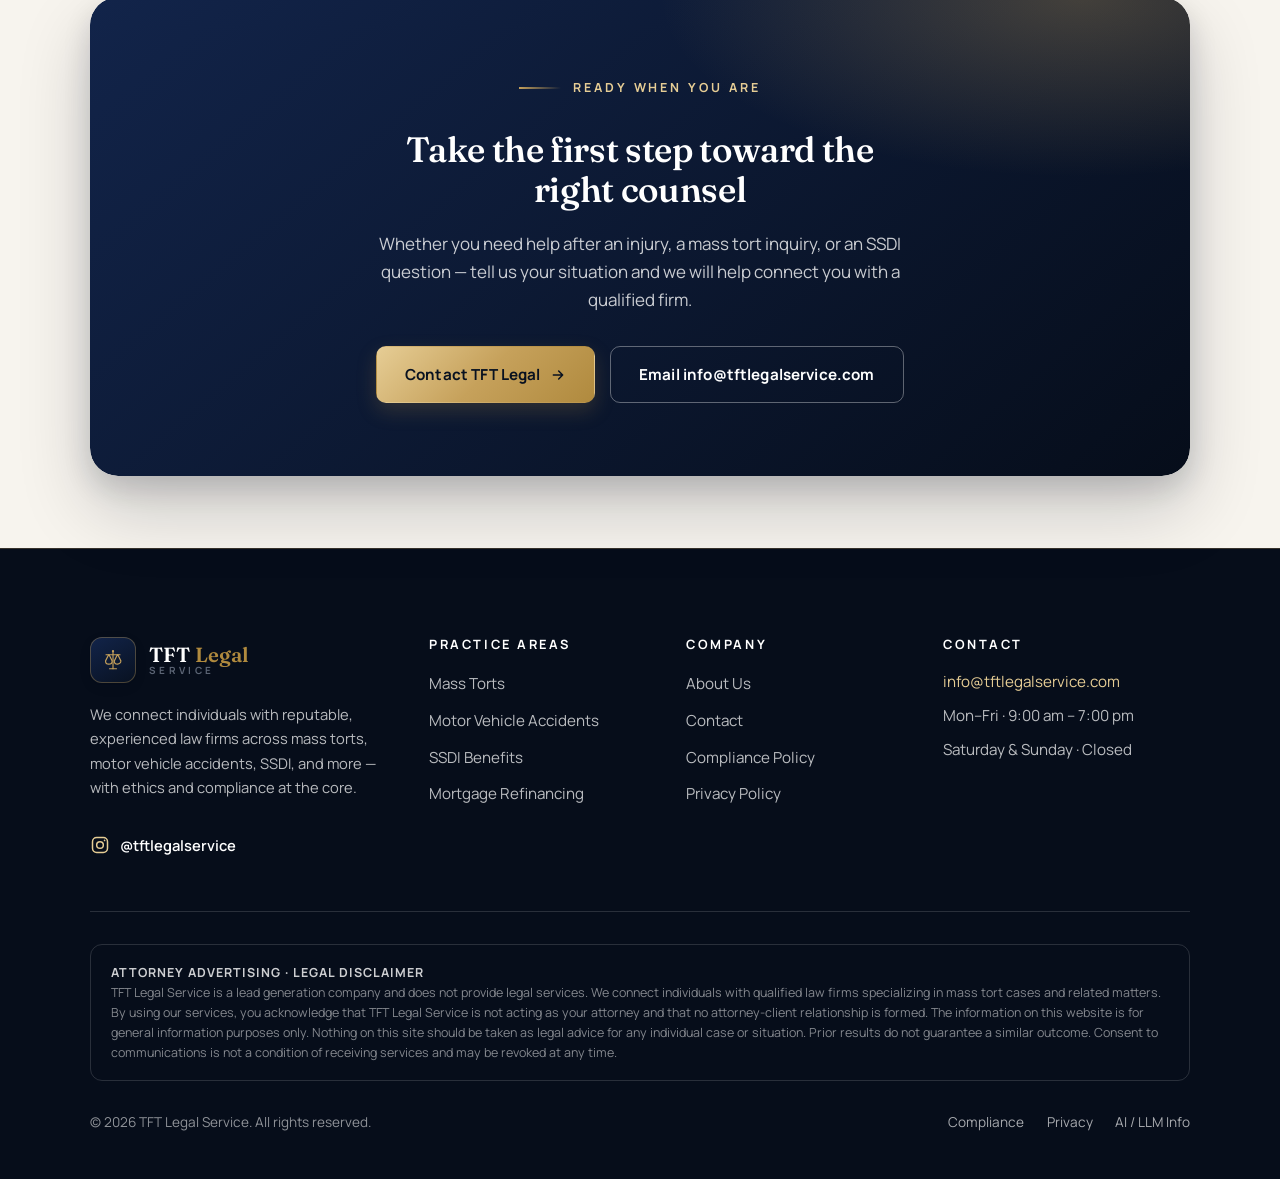
==== commit bcd0d120: "Make asset and nav paths relative for GitHub Pages project site" ====
--- a/index.html
+++ b/index.html
@@ -21,11 +21,11 @@
   <link rel="canonical" href="https://www.tftlegalservice.com/">
   <link rel="alternate" hreflang="en-us" href="https://www.tftlegalservice.com/">
   <link rel="alternate" hreflang="x-default" href="https://www.tftlegalservice.com/">
-  <link rel="author" href="/humans.txt">
-  <link rel="manifest" href="/site.webmanifest">
-  <link rel="icon" href="/assets/img/favicon.svg" type="image/svg+xml">
-  <link rel="apple-touch-icon" href="/assets/img/apple-touch-icon.png">
-  <link rel="sitemap" type="application/xml" title="Sitemap" href="/sitemap.xml">
+  <link rel="author" href="humans.txt">
+  <link rel="manifest" href="site.webmanifest">
+  <link rel="icon" href="assets/img/favicon.svg" type="image/svg+xml">
+  <link rel="apple-touch-icon" href="assets/img/apple-touch-icon.png">
+  <link rel="sitemap" type="application/xml" title="Sitemap" href="sitemap.xml">
 
   <!-- Open Graph -->
   <meta property="og:type" content="website">
@@ -47,13 +47,13 @@
   <meta name="twitter:image:alt" content="TFT Legal Service">
 
   <!-- AI / discovery hints -->
-  <link rel="describedby" href="/llms.txt" type="text/plain" title="LLM / AI site summary">
+  <link rel="describedby" href="llms.txt" type="text/plain" title="LLM / AI site summary">
   <meta name="ai-content-declaration" content="human-authored company website content">
 
   <link rel="preconnect" href="https://fonts.googleapis.com">
   <link rel="preconnect" href="https://fonts.gstatic.com" crossorigin>
   <link href="https://fonts.googleapis.com/css2?family=Fraunces:opsz,wght@9..144,500;9..144,600;9..144,700&family=Manrope:wght@400;500;600;700;800&display=swap" rel="stylesheet">
-  <link rel="stylesheet" href="/assets/css/styles.css">
+  <link rel="stylesheet" href="assets/css/styles.css">
 
 <script type="application/ld+json">
 {
@@ -183,7 +183,7 @@
 <a class="skip-link" href="#main">Skip to main content</a>
   <header class="site-header" role="banner">
     <div class="container header-inner">
-      <a class="brand" href="/" aria-label="TFT Legal Service — Home">
+      <a class="brand" href="index.html" aria-label="TFT Legal Service — Home">
         <span class="brand-mark"><svg viewBox="0 0 64 64" aria-hidden="true" focusable="false">
   <g fill="none" stroke="#C6A15B" stroke-width="2.6" stroke-linecap="round" stroke-linejoin="round">
     <path d="M32 12v40"/><path d="M24 52h16"/><path d="M16 20h32"/>
@@ -201,13 +201,13 @@
         <span></span>
       </button>
       <nav class="main-nav" id="primary-nav" aria-label="Primary">
-      <a href="/" aria-current="page">Home</a>
-      <a href="/torts.html">Mass Torts</a>
-      <a href="/mva.html">MVA</a>
-      <a href="/ssdi.html">SSDI</a>
-      <a href="/mortgage.html">Mortgage</a>
-      <a href="/about.html">About</a>
-        <a class="btn btn--gold btn--sm nav-cta" href="/contact.html">Get Connected</a>
+      <a href="index.html" aria-current="page">Home</a>
+      <a href="torts.html">Mass Torts</a>
+      <a href="mva.html">MVA</a>
+      <a href="ssdi.html">SSDI</a>
+      <a href="mortgage.html">Mortgage</a>
+      <a href="about.html">About</a>
+        <a class="btn btn--gold btn--sm nav-cta" href="contact.html">Get Connected</a>
       </nav>
     </div>
   </header>
@@ -215,15 +215,15 @@
   <main id="main">
     <section class="hero" aria-label="Hero">
       <div class="hero-media" aria-hidden="true">
-        <img src="/assets/img/hero-scales.jpg" width="1600" height="1067" alt="" decoding="async" fetchpriority="high">
+        <img src="assets/img/hero-scales.jpg" width="1600" height="1067" alt="" decoding="async" fetchpriority="high">
       </div>
       <div class="container">
         <p class="hero-brand-lockup">TFT Legal<span>Service</span></p>
         <h1 class="display-xl">Connecting people with <span class="accent">trusted legal</span> representation</h1>
         <p class="lede">Ethical legal marketing that identifies, screens, and refers qualified clients to reputable law firms nationwide.</p>
         <div class="hero-actions">
-          <a class="btn btn--gold" href="/contact.html">Get Connected <svg viewBox="0 0 24 24" fill="none" stroke="currentColor" stroke-width="2.2" stroke-linecap="round" stroke-linejoin="round" aria-hidden="true"><path d="M5 12h14M13 6l6 6-6 6"/></svg></a>
-          <a class="btn btn--ghost-light" href="/torts.html">Explore Mass Torts</a>
+          <a class="btn btn--gold" href="contact.html">Get Connected <svg viewBox="0 0 24 24" fill="none" stroke="currentColor" stroke-width="2.2" stroke-linecap="round" stroke-linejoin="round" aria-hidden="true"><path d="M5 12h14M13 6l6 6-6 6"/></svg></a>
+          <a class="btn btn--ghost-light" href="torts.html">Explore Mass Torts</a>
         </div>
       </div>
       <div class="scroll-hint" aria-hidden="true"></div>
@@ -242,28 +242,28 @@
             <span class="tag">High Priority</span>
             <h3>Mass Torts</h3>
             <p>Rideshare abuse, social media &amp; video game addiction, Roblox abuse, Depo-Provera, and institutional sexual abuse litigation across California and Illinois.</p>
-            <a class="card-link" href="/torts.html">View mass tort cases <svg viewBox="0 0 24 24" fill="none" stroke="currentColor" stroke-width="2.2" stroke-linecap="round" stroke-linejoin="round" aria-hidden="true"><path d="M5 12h14M13 6l6 6-6 6"/></svg></a>
+            <a class="card-link" href="torts.html">View mass tort cases <svg viewBox="0 0 24 24" fill="none" stroke="currentColor" stroke-width="2.2" stroke-linecap="round" stroke-linejoin="round" aria-hidden="true"><path d="M5 12h14M13 6l6 6-6 6"/></svg></a>
           </article>
           <article class="card reveal">
             <div class="card-icon"><svg viewBox="0 0 24 24" fill="none" stroke="currentColor" stroke-width="1.8"><path d="M5 17h14l-1.5-5H6.5L5 17Z"/><path d="M7 17v2M17 17v2M8 12V8l3-3h5l2 3v4"/></svg></div>
             <span class="tag">Injury Claims</span>
             <h3>Motor Vehicle Accidents</h3>
             <p>Legal claims after car, truck, or rideshare crashes — connecting injured parties with attorneys who pursue damages for medical costs, lost wages, and pain.</p>
-            <a class="card-link" href="/mva.html">Learn about MVA claims <svg viewBox="0 0 24 24" fill="none" stroke="currentColor" stroke-width="2.2" stroke-linecap="round" stroke-linejoin="round" aria-hidden="true"><path d="M5 12h14M13 6l6 6-6 6"/></svg></a>
+            <a class="card-link" href="mva.html">Learn about MVA claims <svg viewBox="0 0 24 24" fill="none" stroke="currentColor" stroke-width="2.2" stroke-linecap="round" stroke-linejoin="round" aria-hidden="true"><path d="M5 12h14M13 6l6 6-6 6"/></svg></a>
           </article>
           <article class="card reveal">
             <div class="card-icon"><svg viewBox="0 0 24 24" fill="none" stroke="currentColor" stroke-width="1.8"><rect x="3" y="4" width="18" height="16" rx="2"/><path d="M7 9h10M7 13h6"/></svg></div>
             <span class="tag">Federal Benefits</span>
             <h3>Social Security Disability</h3>
             <p>SSDI provides monthly support for people unable to work due to serious long-term conditions. We help connect applicants with experienced disability counsel.</p>
-            <a class="card-link" href="/ssdi.html">Explore SSDI support <svg viewBox="0 0 24 24" fill="none" stroke="currentColor" stroke-width="2.2" stroke-linecap="round" stroke-linejoin="round" aria-hidden="true"><path d="M5 12h14M13 6l6 6-6 6"/></svg></a>
+            <a class="card-link" href="ssdi.html">Explore SSDI support <svg viewBox="0 0 24 24" fill="none" stroke="currentColor" stroke-width="2.2" stroke-linecap="round" stroke-linejoin="round" aria-hidden="true"><path d="M5 12h14M13 6l6 6-6 6"/></svg></a>
           </article>
           <article class="card reveal">
             <div class="card-icon"><svg viewBox="0 0 24 24" fill="none" stroke="currentColor" stroke-width="1.8"><path d="M3 10.5 12 4l9 6.5V20a1 1 0 0 1-1 1h-5v-6H9v6H4a1 1 0 0 1-1-1v-9.5Z"/></svg></div>
             <span class="tag">Home Finance</span>
             <h3>Mortgage Refinancing</h3>
             <p>When rates, terms, or equity access can improve cash flow, we help homeowners explore refinancing options through trusted referral partners.</p>
-            <a class="card-link" href="/mortgage.html">See refinancing options <svg viewBox="0 0 24 24" fill="none" stroke="currentColor" stroke-width="2.2" stroke-linecap="round" stroke-linejoin="round" aria-hidden="true"><path d="M5 12h14M13 6l6 6-6 6"/></svg></a>
+            <a class="card-link" href="mortgage.html">See refinancing options <svg viewBox="0 0 24 24" fill="none" stroke="currentColor" stroke-width="2.2" stroke-linecap="round" stroke-linejoin="round" aria-hidden="true"><path d="M5 12h14M13 6l6 6-6 6"/></svg></a>
           </article>
         </div>
       </div>
@@ -283,7 +283,7 @@
     <section class="section">
       <div class="container split">
         <div class="media-frame reveal">
-          <img src="/assets/img/hero-scales.jpg" width="1600" height="1067" alt="Scales of justice representing ethical legal marketing and client advocacy" loading="lazy" decoding="async">
+          <img src="assets/img/hero-scales.jpg" width="1600" height="1067" alt="Scales of justice representing ethical legal marketing and client advocacy" loading="lazy" decoding="async">
           <div class="media-badge"><strong>Ethics first</strong> Transparent advertising. Informed consent. No guaranteed outcomes.</div>
         </div>
         <div class="reveal">
@@ -296,8 +296,8 @@
             <li><svg viewBox="0 0 24 24" fill="none" stroke="currentColor" stroke-width="2.2" stroke-linecap="round" stroke-linejoin="round" aria-hidden="true"><path d="M20 6 9 17l-5-5"/></svg><div><strong>Compliance by design</strong><span>TCPA adherence, data privacy, and ABA-aligned ethical standards.</span></div></li>
           </ul>
           <div style="margin-top:2rem;display:flex;flex-wrap:wrap;gap:0.9rem">
-            <a class="btn btn--navy" href="/about.html">About TFT Legal <svg viewBox="0 0 24 24" fill="none" stroke="currentColor" stroke-width="2.2" stroke-linecap="round" stroke-linejoin="round" aria-hidden="true"><path d="M5 12h14M13 6l6 6-6 6"/></svg></a>
-            <a class="btn btn--ghost" href="/compliance.html">Compliance Policy</a>
+            <a class="btn btn--navy" href="about.html">About TFT Legal <svg viewBox="0 0 24 24" fill="none" stroke="currentColor" stroke-width="2.2" stroke-linecap="round" stroke-linejoin="round" aria-hidden="true"><path d="M5 12h14M13 6l6 6-6 6"/></svg></a>
+            <a class="btn btn--ghost" href="compliance.html">Compliance Policy</a>
           </div>
         </div>
       </div>
@@ -348,7 +348,7 @@
           </div>
           <div class="faq-item reveal">
             <button class="faq-q" type="button" aria-expanded="false">How do I get started? <svg viewBox="0 0 24 24" fill="none" stroke="currentColor" stroke-width="2.2" stroke-linecap="round" aria-hidden="true"><path d="M12 5v14M5 12h14"/></svg></button>
-            <div class="faq-a"><div class="faq-a-inner">Email <a href="mailto:info@tftlegalservice.com">info@tftlegalservice.com</a> or use our <a href="/contact.html">contact form</a>. Our team is available Monday–Friday, 9:00 am – 7:00 pm.</div></div>
+            <div class="faq-a"><div class="faq-a-inner">Email <a href="mailto:info@tftlegalservice.com">info@tftlegalservice.com</a> or use our <a href="contact.html">contact form</a>. Our team is available Monday–Friday, 9:00 am – 7:00 pm.</div></div>
           </div>
         </div>
       </div>
@@ -361,7 +361,7 @@
           <h2 class="display-md">Take the first step toward the right counsel</h2>
           <p>Whether you need help after an injury, a mass tort inquiry, or an SSDI question — tell us your situation and we will help connect you with a qualified firm.</p>
           <div class="hero-actions">
-            <a class="btn btn--gold" href="/contact.html">Contact TFT Legal <svg viewBox="0 0 24 24" fill="none" stroke="currentColor" stroke-width="2.2" stroke-linecap="round" stroke-linejoin="round" aria-hidden="true"><path d="M5 12h14M13 6l6 6-6 6"/></svg></a>
+            <a class="btn btn--gold" href="contact.html">Contact TFT Legal <svg viewBox="0 0 24 24" fill="none" stroke="currentColor" stroke-width="2.2" stroke-linecap="round" stroke-linejoin="round" aria-hidden="true"><path d="M5 12h14M13 6l6 6-6 6"/></svg></a>
             <a class="btn btn--ghost-light" href="mailto:info@tftlegalservice.com">Email info@tftlegalservice.com</a>
           </div>
         </div>
@@ -372,7 +372,7 @@
     <div class="container">
       <div class="footer-grid">
         <div class="footer-brand">
-          <a class="brand" href="/" aria-label="TFT Legal Service">
+          <a class="brand" href="index.html" aria-label="TFT Legal Service">
             <span class="brand-mark"><svg viewBox="0 0 64 64" aria-hidden="true" focusable="false">
   <g fill="none" stroke="#C6A15B" stroke-width="2.6" stroke-linecap="round" stroke-linejoin="round">
     <path d="M32 12v40"/><path d="M24 52h16"/><path d="M16 20h32"/>
@@ -395,19 +395,19 @@
         <div>
           <h4>Practice Areas</h4>
           <ul class="footer-links">
-            <li><a href="/torts.html">Mass Torts</a></li>
-            <li><a href="/mva.html">Motor Vehicle Accidents</a></li>
-            <li><a href="/ssdi.html">SSDI Benefits</a></li>
-            <li><a href="/mortgage.html">Mortgage Refinancing</a></li>
+            <li><a href="torts.html">Mass Torts</a></li>
+            <li><a href="mva.html">Motor Vehicle Accidents</a></li>
+            <li><a href="ssdi.html">SSDI Benefits</a></li>
+            <li><a href="mortgage.html">Mortgage Refinancing</a></li>
           </ul>
         </div>
         <div>
           <h4>Company</h4>
           <ul class="footer-links">
-            <li><a href="/about.html">About Us</a></li>
-            <li><a href="/contact.html">Contact</a></li>
-            <li><a href="/compliance.html">Compliance Policy</a></li>
-            <li><a href="/privacy.html">Privacy Policy</a></li>
+            <li><a href="about.html">About Us</a></li>
+            <li><a href="contact.html">Contact</a></li>
+            <li><a href="compliance.html">Compliance Policy</a></li>
+            <li><a href="privacy.html">Privacy Policy</a></li>
           </ul>
         </div>
         <div>
@@ -427,9 +427,9 @@
         <div class="footer-bottom">
           <p>© <span data-year>2026</span> TFT Legal Service. All rights reserved.</p>
           <nav aria-label="Legal">
-            <a href="/compliance.html">Compliance</a>
-            <a href="/privacy.html">Privacy</a>
-            <a href="/llms.txt">AI / LLM Info</a>
+            <a href="compliance.html">Compliance</a>
+            <a href="privacy.html">Privacy</a>
+            <a href="llms.txt">AI / LLM Info</a>
           </nav>
         </div>
       </div>
@@ -437,9 +437,9 @@
   </footer>
 
   <div class="cookie-banner" role="dialog" aria-label="Cookie notice" aria-live="polite">
-    <p>We use cookies to analyze traffic and improve your experience. By continuing, you agree to aggregated analytics. See our <a href="/privacy.html">Privacy Policy</a>.</p>
+    <p>We use cookies to analyze traffic and improve your experience. By continuing, you agree to aggregated analytics. See our <a href="privacy.html">Privacy Policy</a>.</p>
     <button class="btn btn--gold btn--sm" type="button" data-cookie-accept>Accept</button>
   </div>
-  <script src="/assets/js/main.js" defer></script>
+  <script src="assets/js/main.js" defer></script>
 </body>
 </html>
--- a/assets/css/styles.css
+++ b/assets/css/styles.css
@@ -1127,3 +1127,14 @@
 .section:nth-of-type(even):not(.section--dark):not(.stats-band) {
   background-image: radial-gradient(900px 400px at 10% 0%, rgba(198,161,91,0.05), transparent 60%);
 }
+
+
+/* cookie-banner mobile lift */
+@media (max-width: 620px) {
+  .cookie-banner {
+    bottom: 0.75rem;
+    font-size: 0.8rem;
+    padding: 0.95rem 1rem;
+  }
+  .hero { padding-bottom: 6.5rem; }
+}
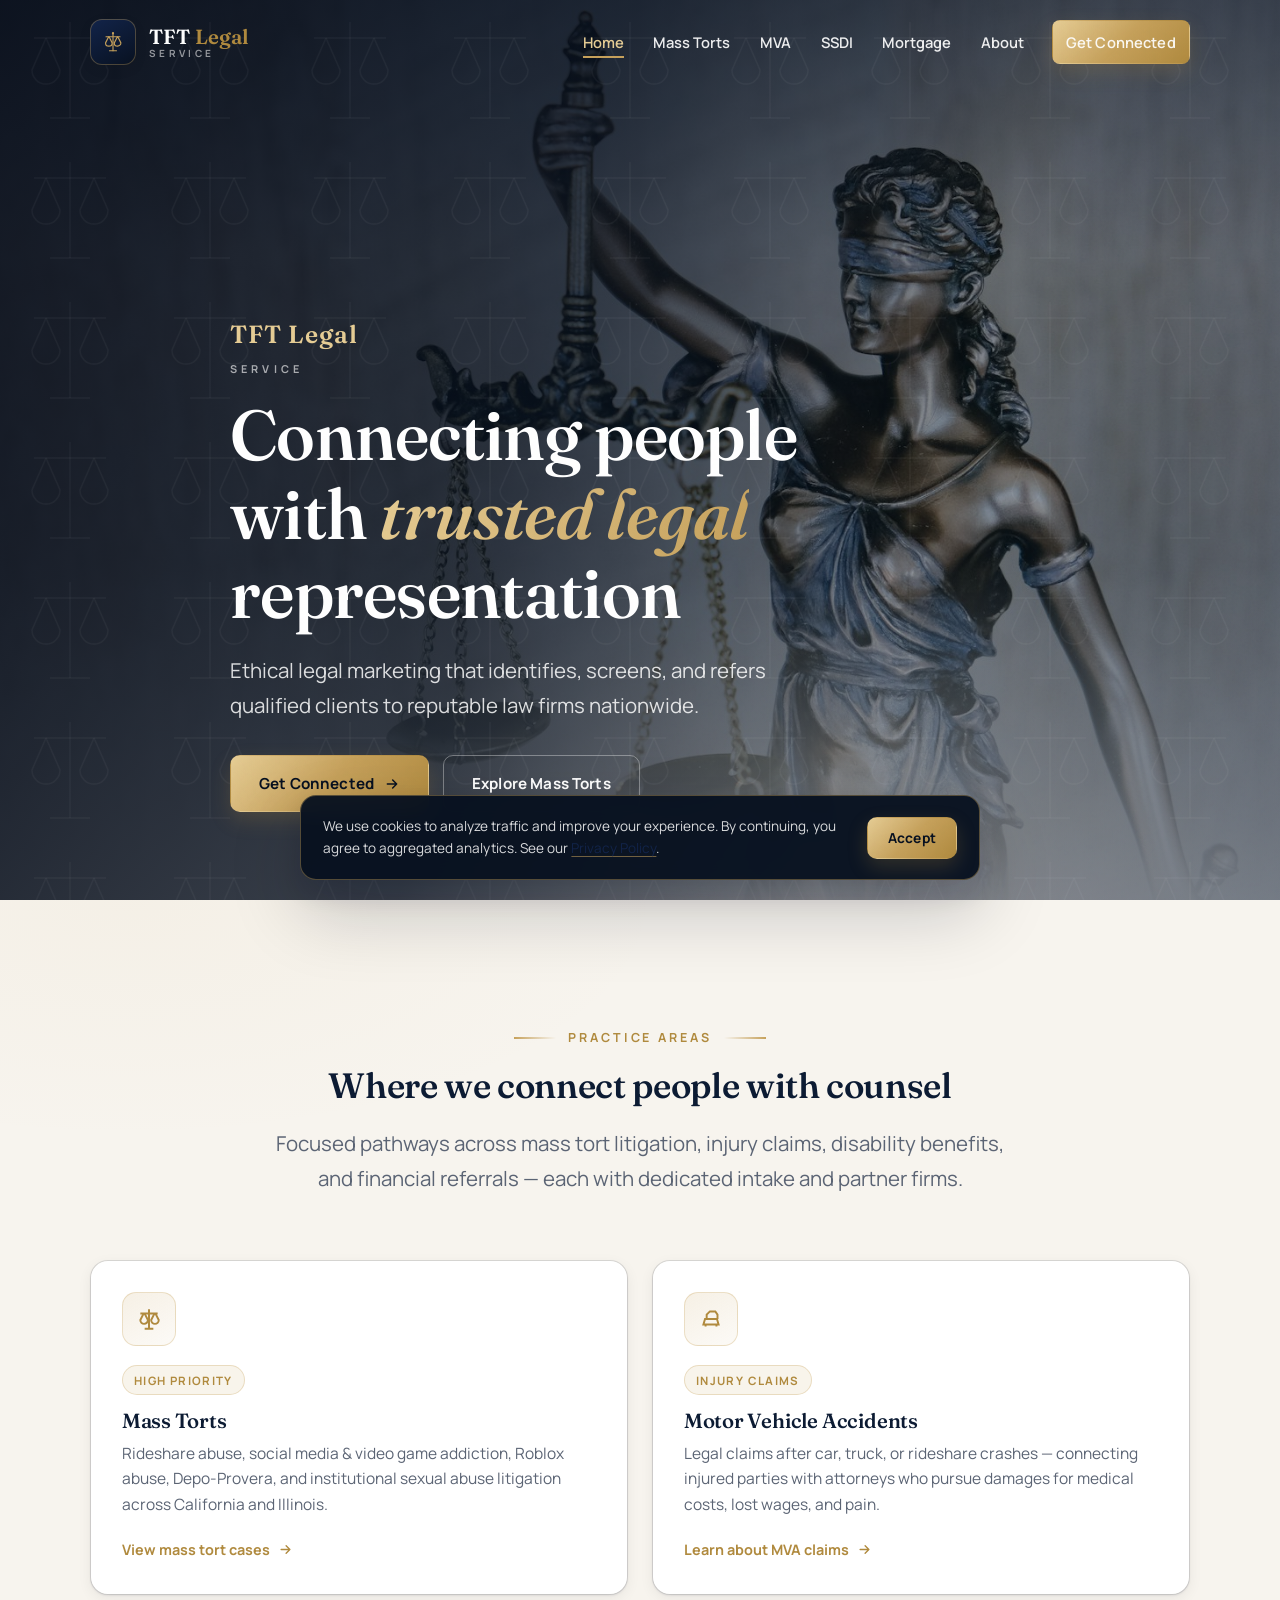
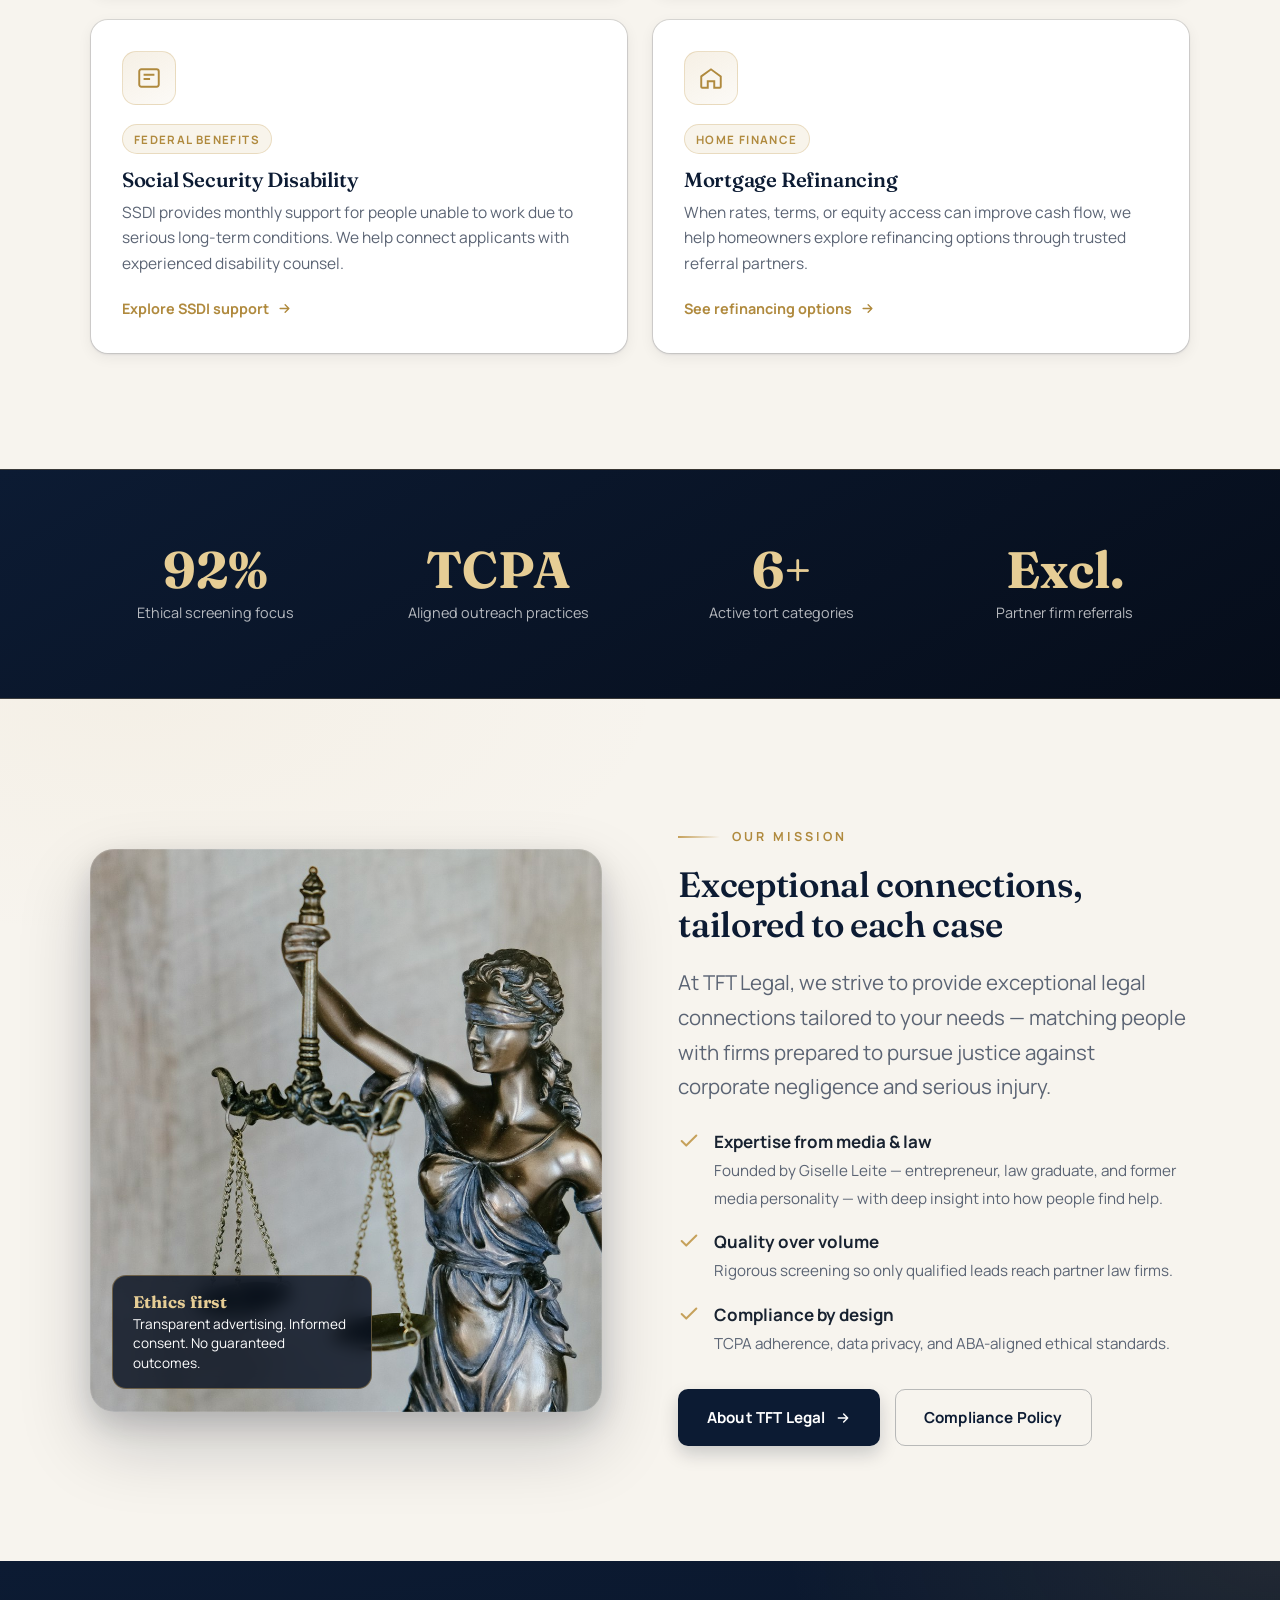
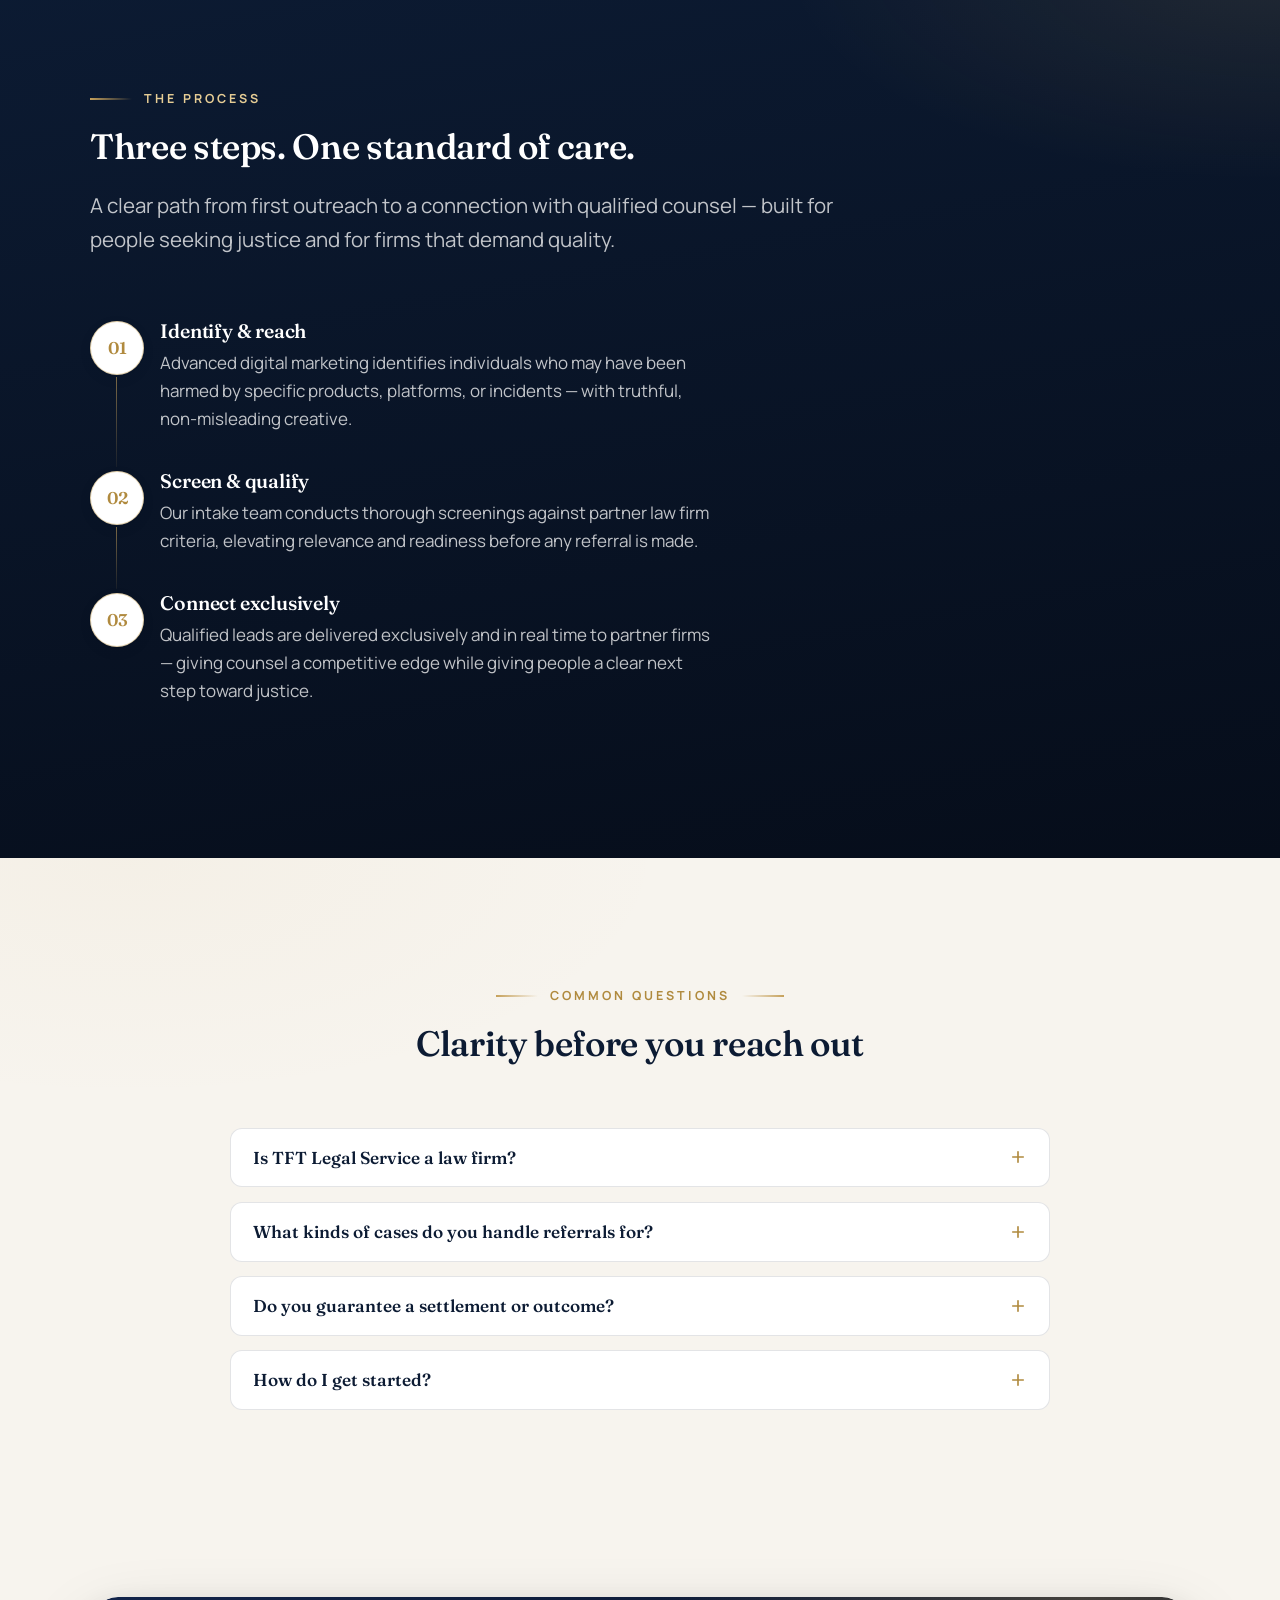
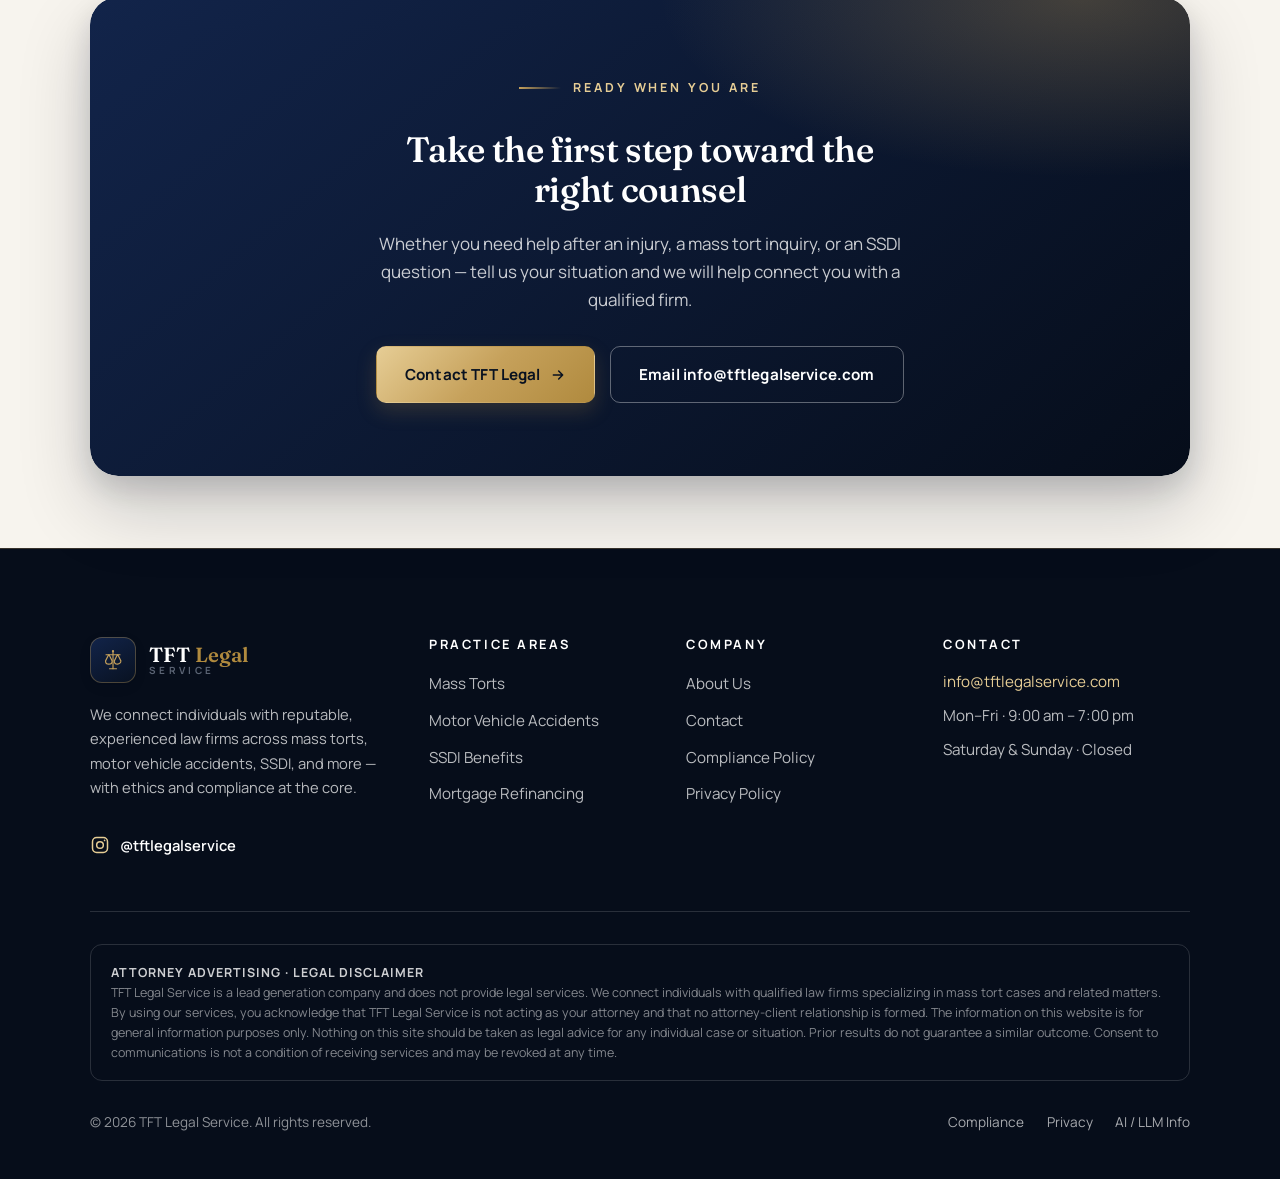
==== commit 1edfa8d3: "Improve mobile experience across all breakpoints Full-height slide-in nav, 48px touch targets, iOS 1" ====
--- a/index.html
+++ b/index.html
@@ -2,7 +2,7 @@
 <html lang="en-US">
 <head>
   <meta charset="utf-8">
-  <meta name="viewport" content="width=device-width, initial-scale=1">
+  <meta name="viewport" content="width=device-width, initial-scale=1, viewport-fit=cover">
   <title>TFT Legal Service | Mass Tort Lead Generation & Legal Marketing</title>
   <meta name="description" content="TFT Legal Service connects individuals with qualified law firms for mass torts, motor vehicle accidents, SSDI, and more. Ethical, TCPA-compliant legal marketing founded by Giselle Leite.">
   <meta name="keywords" content="TFT Legal Service, mass tort lead generation, legal marketing, motor vehicle accident lawyer referral, SSDI help, rideshare abuse lawsuit, Depo-Provera lawsuit, TCPA compliant leads, Giselle Leite">
--- a/assets/css/styles.css
+++ b/assets/css/styles.css
@@ -869,8 +869,8 @@
   flex-direction: column;
 }
 .team-card:hover { transform: translateY(-6px); box-shadow: var(--shadow-md); }
-.team-photo { aspect-ratio: 1 / 1.02; overflow: hidden; background: var(--navy-800); }
-.team-photo img { width: 100%; height: 100%; object-fit: cover; object-position: top; transition: transform 0.6s var(--ease); }
+.team-photo { aspect-ratio: 4 / 5; overflow: hidden; background: linear-gradient(160deg, var(--navy-700), var(--navy-950)); }
+.team-photo img { width: 100%; height: 100%; object-fit: cover; object-position: center top; transition: transform 0.6s var(--ease); }
 .team-card:hover .team-photo img { transform: scale(1.04); }
 .team-body { padding: 1.6rem 1.7rem 1.8rem; }
 .team-body .role {
@@ -1017,47 +1017,153 @@
 }
 
 @media (max-width: 860px) {
-  .nav-toggle { display: grid; }
+  .header-inner {
+    height: calc(72px + env(safe-area-inset-top, 0px));
+    padding-top: env(safe-area-inset-top, 0px);
+  }
+  .nav-toggle {
+    display: grid;
+    width: 48px;
+    height: 48px;
+    min-width: 48px;
+    min-height: 48px;
+  }
   .main-nav {
     position: fixed;
-    inset: 84px 0 auto;
+    inset: calc(72px + env(safe-area-inset-top, 0px)) 0 0;
     flex-direction: column;
     align-items: stretch;
-    gap: 0.2rem;
-    background: rgba(247, 244, 238, 0.98);
-    backdrop-filter: blur(16px);
-    padding: 1rem clamp(1.25rem, 4vw, 2.5rem) 1.5rem;
-    border-bottom: 1px solid var(--line);
-    box-shadow: var(--shadow-md);
-    transform: translateY(-12px);
-    opacity: 0;
+    gap: 0;
+    background: rgba(247, 244, 238, 0.985);
+    backdrop-filter: blur(18px);
+    -webkit-backdrop-filter: blur(18px);
+    padding: 0.5rem clamp(1.25rem, 4vw, 2.5rem) calc(1.5rem + env(safe-area-inset-bottom, 0px));
+    border-bottom: 0;
+    box-shadow: none;
+    transform: translateX(100%);
+    opacity: 1;
     pointer-events: none;
-    transition: transform 0.3s var(--ease), opacity 0.3s;
-  }
-  .main-nav.is-open { transform: none; opacity: 1; pointer-events: auto; }
+    transition: transform 0.35s var(--ease);
+    overflow-y: auto;
+    -webkit-overflow-scrolling: touch;
+    overscroll-behavior: contain;
+    z-index: 99;
+  }
+  .main-nav.is-open {
+    transform: none;
+    pointer-events: auto;
+  }
   .main-nav a,
   .site-header .main-nav a,
   .site-header.is-scrolled .main-nav a {
-    padding: 0.85rem 0.6rem;
-    font-size: 1rem;
+    padding: 1.05rem 0.35rem;
+    font-size: 1.12rem;
+    min-height: 48px;
+    display: flex;
+    align-items: center;
     border-bottom: 1px solid var(--line);
     border-radius: 0;
     color: var(--navy-800);
   }
   .main-nav a::after { display: none; }
-  .nav-cta { margin: 0.9rem 0 0; }
-  .split { grid-template-columns: 1fr; }
+  .nav-cta {
+    margin: 1.25rem 0 0;
+    width: 100%;
+    min-height: 52px;
+    justify-content: center;
+  }
+  .brand-name { font-size: 1.12rem; }
+  .brand-mark { width: 42px; height: 42px; }
+  .split { grid-template-columns: 1fr; gap: 1.75rem; }
   .split .media-frame { order: -1; }
-  .stats-grid { grid-template-columns: repeat(2, minmax(0, 1fr)); }
+  .stats-grid { grid-template-columns: repeat(2, minmax(0, 1fr)); gap: 1.25rem; }
+  .page-hero {
+    padding: calc(7.5rem + env(safe-area-inset-top, 0px)) 0 3.5rem;
+  }
+  .cta-band { padding: 2.2rem 1.35rem; border-radius: 20px; }
+  .timeline li { padding-left: 3.6rem; }
+  .timeline li::before { width: 44px; height: 44px; }
+  .timeline li::after { left: 22px; }
+  .hero-media img { animation: none; transform: scale(1.06); }
+  .section { padding: clamp(3.25rem, 10vw, 5rem) 0; }
 }
 
 @media (max-width: 620px) {
   .grid--2, .grid--3, .grid--4 { grid-template-columns: 1fr; }
   .form-grid { grid-template-columns: 1fr; }
-  .footer-grid { grid-template-columns: 1fr; }
-  .hero-actions .btn { width: 100%; }
-  .cookie-banner { flex-direction: column; align-items: stretch; text-align: center; }
+  .footer-grid { grid-template-columns: 1fr; gap: 2rem; }
+  .hero {
+    min-height: 100svh;
+    min-height: 100dvh;
+    padding: calc(6.5rem + env(safe-area-inset-top, 0px)) 0 calc(2.5rem + env(safe-area-inset-bottom, 0px));
+    align-items: flex-end;
+  }
+  .hero h1 { max-width: none; font-size: clamp(2.15rem, 9.5vw, 2.7rem); }
+  .hero .lede { font-size: 1.02rem; margin-bottom: 1.5rem; }
+  .hero-brand-lockup { font-size: 1.05rem; }
+  .hero-actions {
+    flex-direction: column;
+    width: 100%;
+    gap: 0.7rem;
+  }
+  .hero-actions .btn {
+    width: 100%;
+    min-height: 52px;
+  }
+  .page-hero h1 { max-width: none; }
+  .display-md { font-size: clamp(1.55rem, 7vw, 2rem); }
+  .card, .case-card, .form-card, .team-card { border-radius: 16px; }
+  .team-photo {
+    aspect-ratio: 4 / 5;
+    background: linear-gradient(160deg, var(--navy-700), var(--navy-950));
+  }
+  .team-photo img {
+    object-fit: cover;
+    object-position: center top;
+    width: 100%;
+    height: 100%;
+  }
+  .media-frame img { aspect-ratio: 4 / 3; }
+  .form-field input,
+  .form-field select,
+  .form-field textarea {
+    font-size: 16px; /* prevent iOS zoom on focus */
+    min-height: 48px;
+  }
+  .form-field textarea { min-height: 140px; }
+  .consent { font-size: 0.8rem; padding: 0.9rem 1rem; }
+  .btn { min-height: 48px; }
+  .btn--sm { min-height: 44px; }
+  .faq-q {
+    font-size: 1.02rem;
+    padding: 1.1rem 1.1rem;
+    min-height: 52px;
+  }
+  .cookie-banner {
+    flex-direction: column;
+    align-items: stretch;
+    text-align: center;
+    bottom: max(0.75rem, env(safe-area-inset-bottom, 0px));
+    width: calc(100vw - 1.5rem);
+    font-size: 0.8rem;
+    padding: 0.95rem 1rem;
+    gap: 0.85rem;
+  }
+  .cookie-banner .btn { width: 100%; min-height: 48px; }
   .scroll-hint { display: none; }
+  .footer-bottom {
+    flex-direction: column;
+    align-items: flex-start;
+  }
+  .stats-grid { gap: 1rem 0.75rem; }
+  .stat strong { font-size: clamp(1.7rem, 8vw, 2.3rem); }
+  .info-list .info-icon { width: 44px; height: 44px; }
+}
+
+@media (max-width: 380px) {
+  .brand-sub { letter-spacing: 0.28em; }
+  .container { padding-inline: 1.1rem; }
+  .hero h1 { font-size: 2rem; }
 }
 
 /* ---------- Reduced motion ---------- */
@@ -1127,14 +1233,3 @@
 .section:nth-of-type(even):not(.section--dark):not(.stats-band) {
   background-image: radial-gradient(900px 400px at 10% 0%, rgba(198,161,91,0.05), transparent 60%);
 }
-
-
-/* cookie-banner mobile lift */
-@media (max-width: 620px) {
-  .cookie-banner {
-    bottom: 0.75rem;
-    font-size: 0.8rem;
-    padding: 0.95rem 1rem;
-  }
-  .hero { padding-bottom: 6.5rem; }
-}
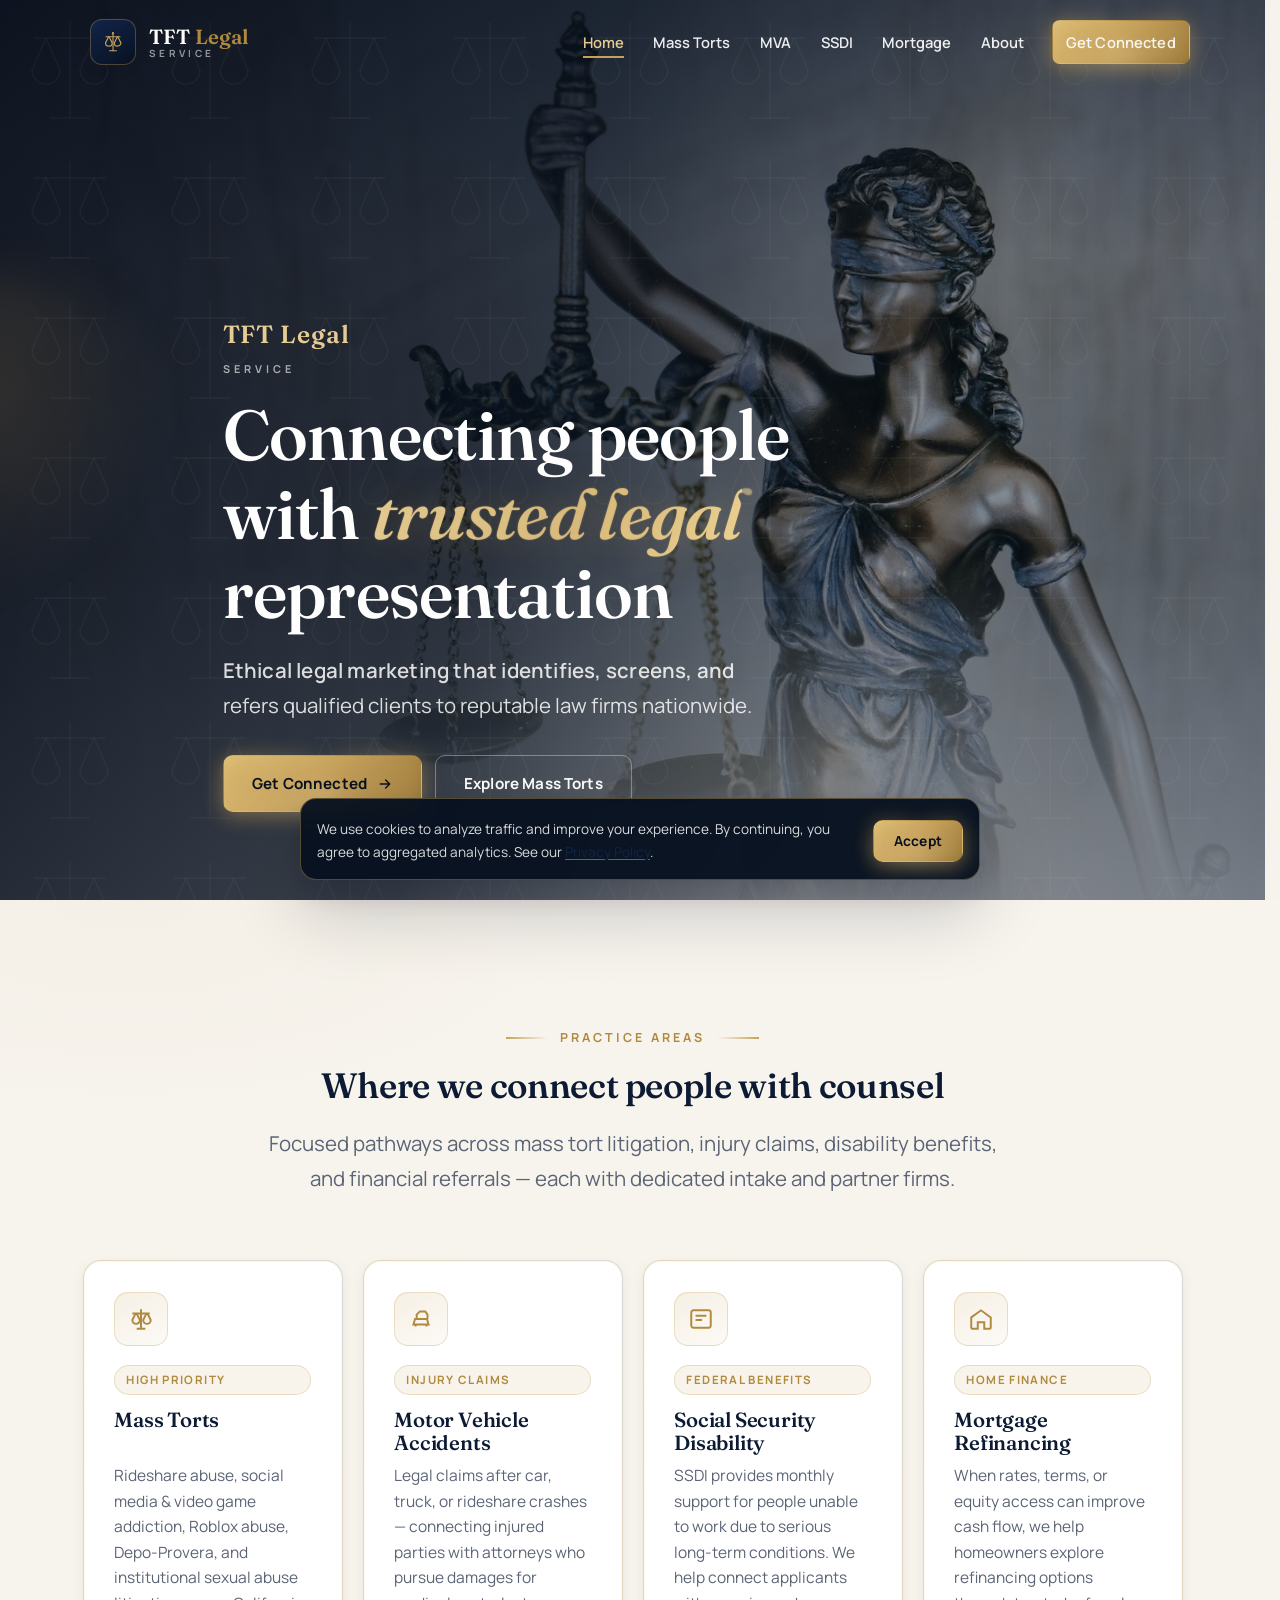
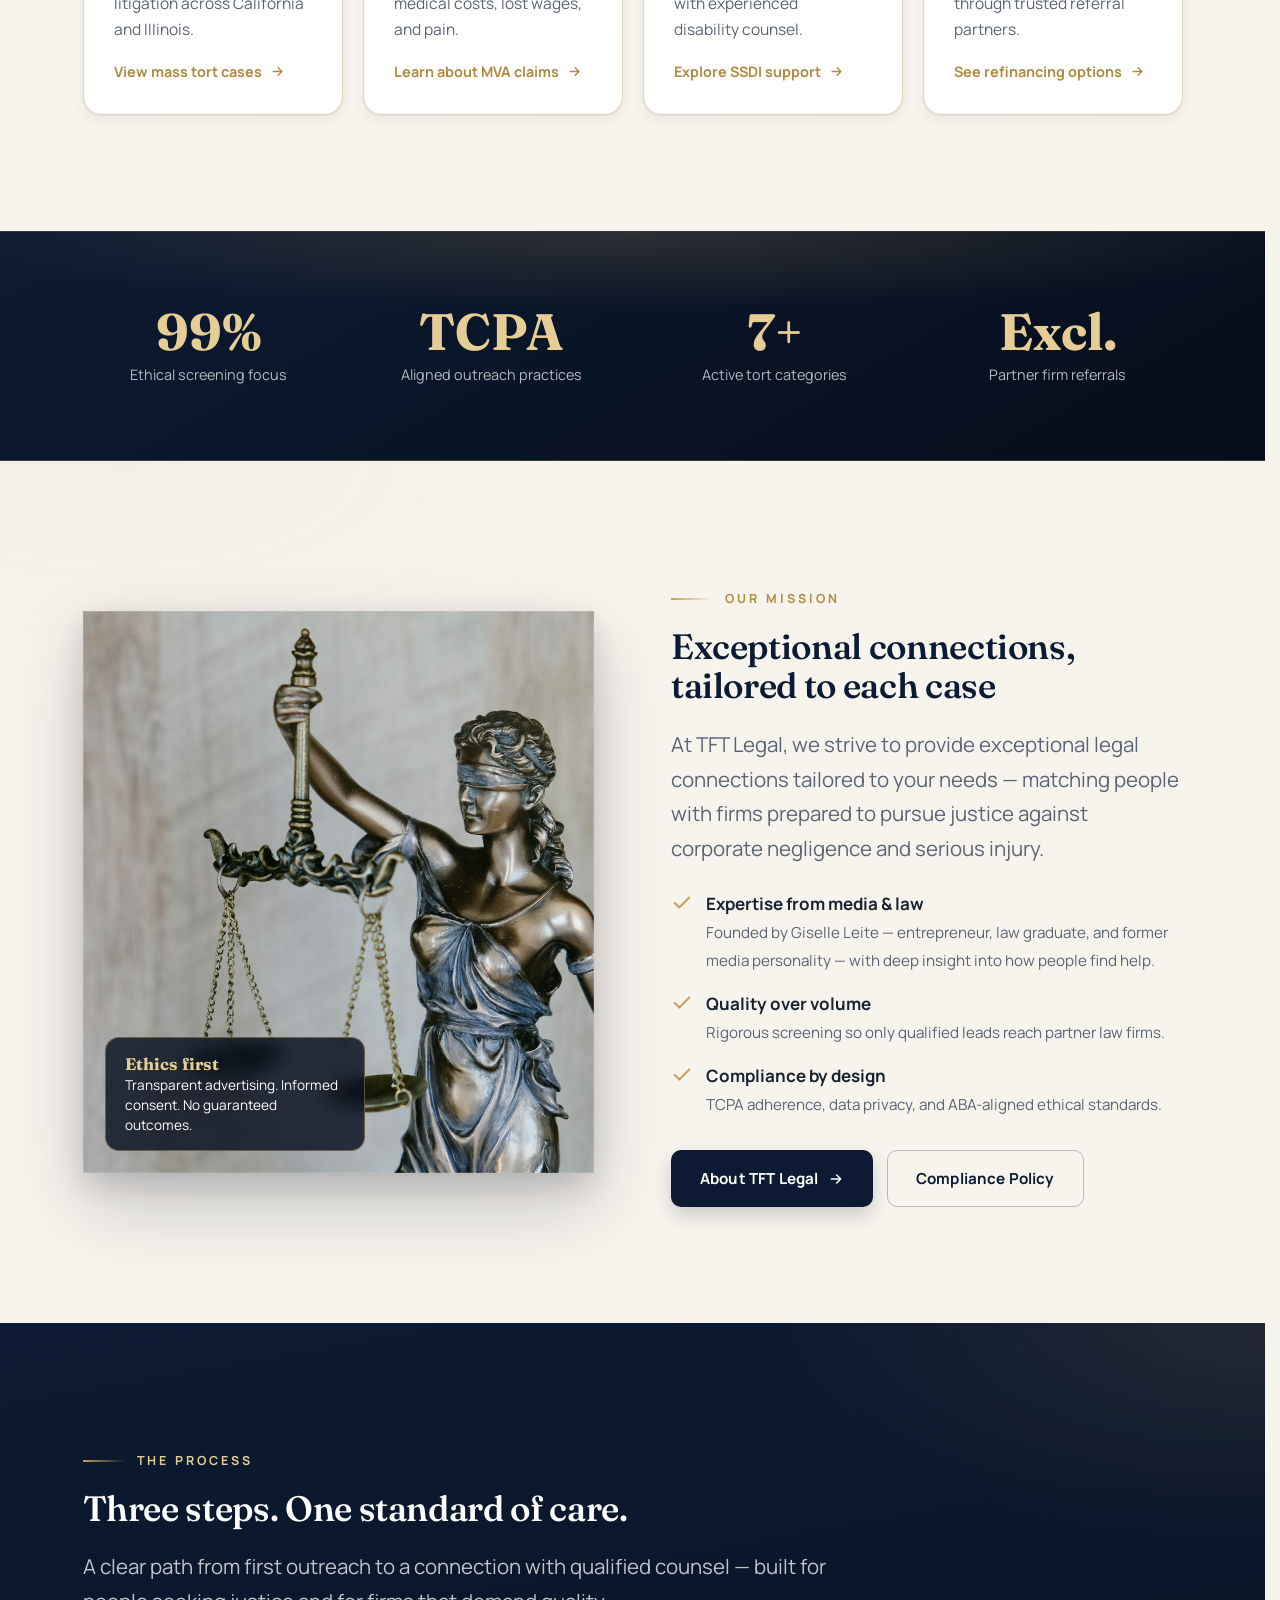
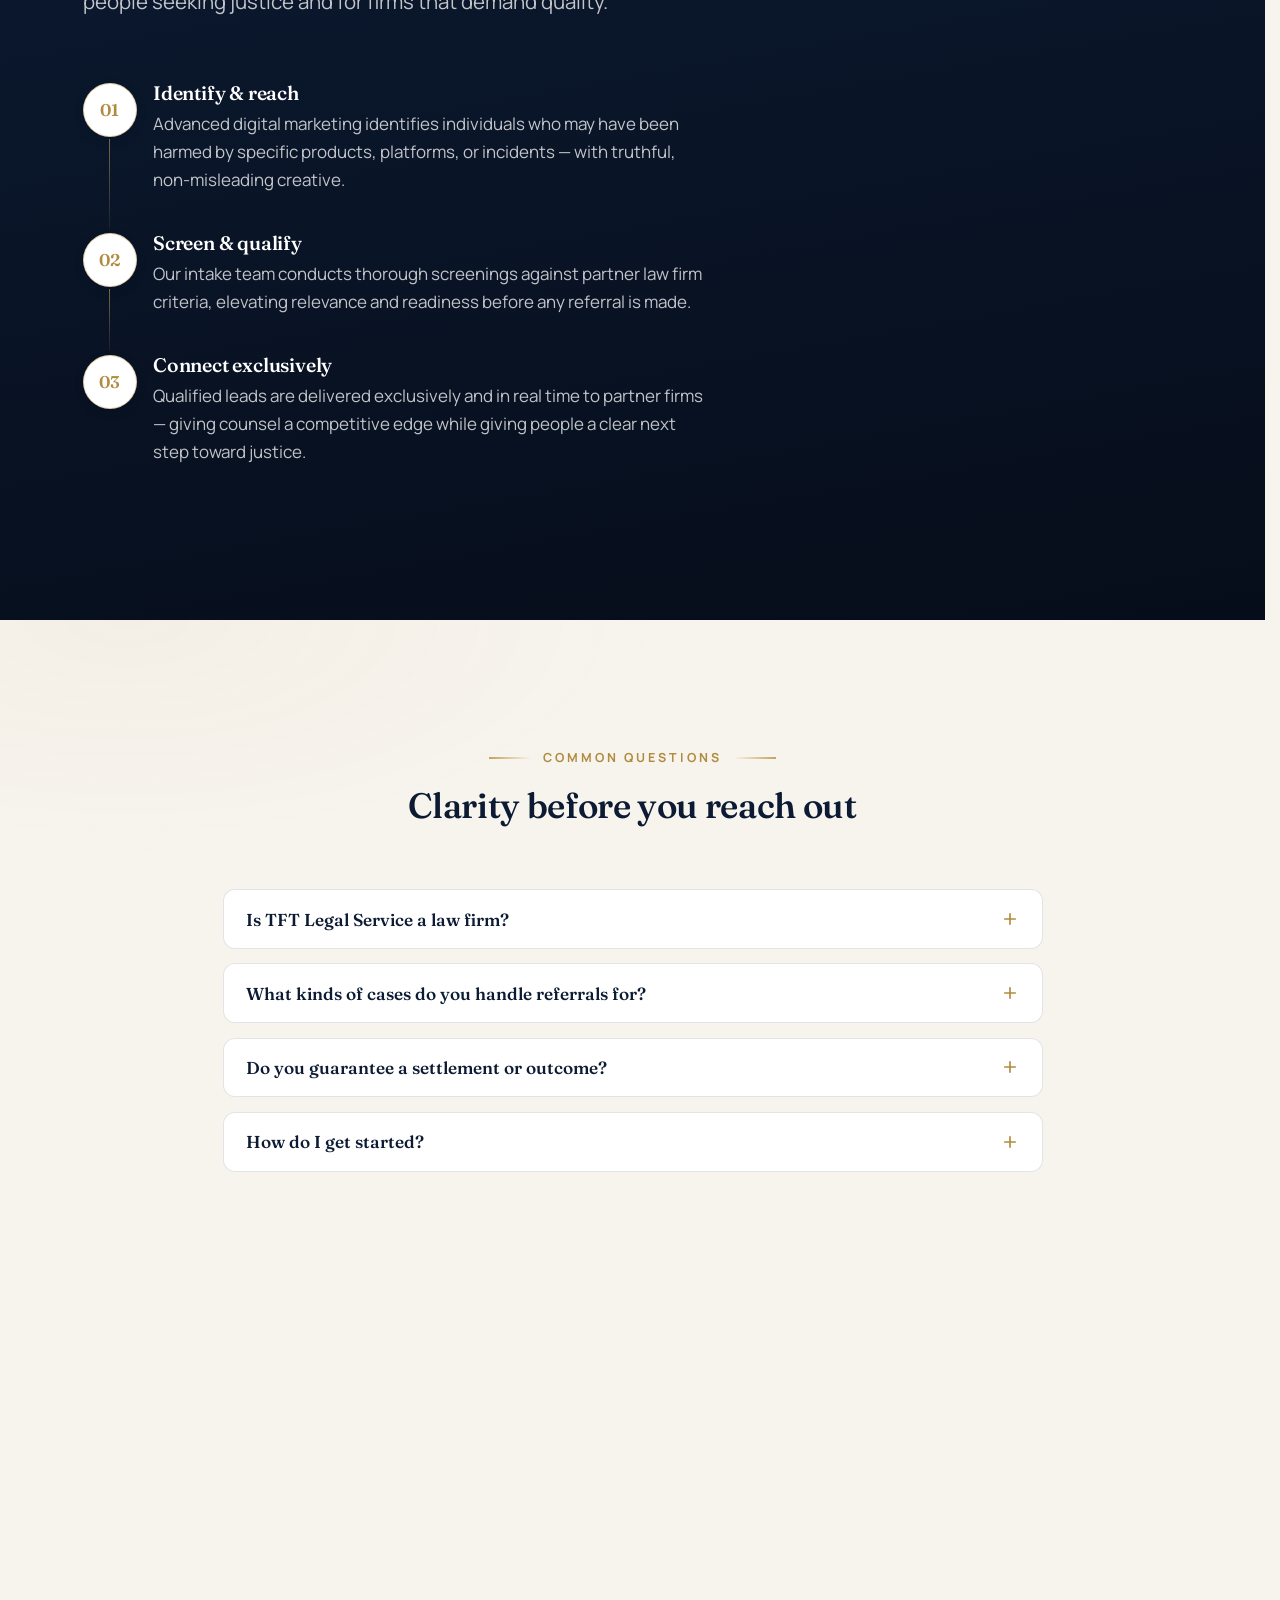
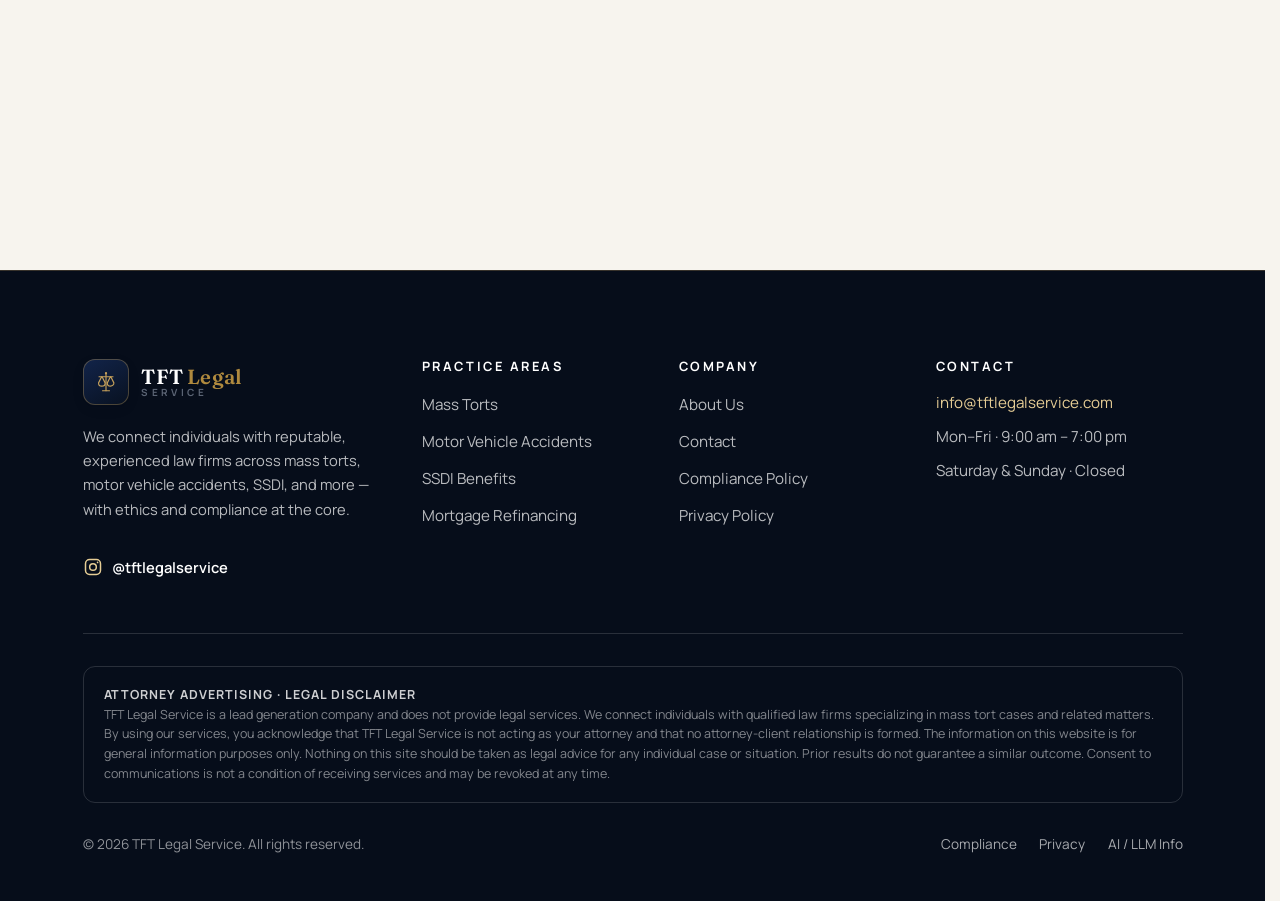
==== commit 07b5164c: "Spatial UI depth pass — 2026-08-07 (round 2) More depth, more motion, more interaction polish. Conti" ====
--- a/index.html
+++ b/index.html
@@ -180,6 +180,7 @@
 </script>
 </head>
 <body>
+  <div class="scroll-progress" aria-hidden="true"></div>
 <a class="skip-link" href="#main">Skip to main content</a>
   <header class="site-header" role="banner">
     <div class="container header-inner">
@@ -217,6 +218,7 @@
       <div class="hero-media" aria-hidden="true">
         <img src="assets/img/hero-scales.jpg" width="1600" height="1067" alt="" decoding="async" fetchpriority="high">
       </div>
+      <div class="hero-orb" aria-hidden="true"></div>
       <div class="container">
         <p class="hero-brand-lockup">TFT Legal<span>Service</span></p>
         <h1 class="display-xl">Connecting people with <span class="accent">trusted legal</span> representation</h1>
@@ -237,28 +239,28 @@
           <p class="lede">Focused pathways across mass tort litigation, injury claims, disability benefits, and financial referrals — each with dedicated intake and partner firms.</p>
         </div>
         <div class="grid grid--2" data-stagger>
-          <article class="card reveal">
+          <article class="card reveal" style="--i: 1">
             <div class="card-icon"><svg viewBox="0 0 24 24" fill="none" stroke="currentColor" stroke-width="1.8"><path d="M12 3v18M8 21h8M4 7h16"/><path d="m7 7-3 6a3.5 3.5 0 1 0 7 0L8 7"/><path d="m17 7-3 6a3.5 3.5 0 1 0 7 0l-3-6"/></svg></div>
             <span class="tag">High Priority</span>
             <h3>Mass Torts</h3>
             <p>Rideshare abuse, social media &amp; video game addiction, Roblox abuse, Depo-Provera, and institutional sexual abuse litigation across California and Illinois.</p>
             <a class="card-link" href="torts.html">View mass tort cases <svg viewBox="0 0 24 24" fill="none" stroke="currentColor" stroke-width="2.2" stroke-linecap="round" stroke-linejoin="round" aria-hidden="true"><path d="M5 12h14M13 6l6 6-6 6"/></svg></a>
           </article>
-          <article class="card reveal">
+          <article class="card reveal" style="--i: 2">
             <div class="card-icon"><svg viewBox="0 0 24 24" fill="none" stroke="currentColor" stroke-width="1.8"><path d="M5 17h14l-1.5-5H6.5L5 17Z"/><path d="M7 17v2M17 17v2M8 12V8l3-3h5l2 3v4"/></svg></div>
             <span class="tag">Injury Claims</span>
             <h3>Motor Vehicle Accidents</h3>
             <p>Legal claims after car, truck, or rideshare crashes — connecting injured parties with attorneys who pursue damages for medical costs, lost wages, and pain.</p>
             <a class="card-link" href="mva.html">Learn about MVA claims <svg viewBox="0 0 24 24" fill="none" stroke="currentColor" stroke-width="2.2" stroke-linecap="round" stroke-linejoin="round" aria-hidden="true"><path d="M5 12h14M13 6l6 6-6 6"/></svg></a>
           </article>
-          <article class="card reveal">
+          <article class="card reveal" style="--i: 3">
             <div class="card-icon"><svg viewBox="0 0 24 24" fill="none" stroke="currentColor" stroke-width="1.8"><rect x="3" y="4" width="18" height="16" rx="2"/><path d="M7 9h10M7 13h6"/></svg></div>
             <span class="tag">Federal Benefits</span>
             <h3>Social Security Disability</h3>
             <p>SSDI provides monthly support for people unable to work due to serious long-term conditions. We help connect applicants with experienced disability counsel.</p>
             <a class="card-link" href="ssdi.html">Explore SSDI support <svg viewBox="0 0 24 24" fill="none" stroke="currentColor" stroke-width="2.2" stroke-linecap="round" stroke-linejoin="round" aria-hidden="true"><path d="M5 12h14M13 6l6 6-6 6"/></svg></a>
           </article>
-          <article class="card reveal">
+          <article class="card reveal" style="--i: 4">
             <div class="card-icon"><svg viewBox="0 0 24 24" fill="none" stroke="currentColor" stroke-width="1.8"><path d="M3 10.5 12 4l9 6.5V20a1 1 0 0 1-1 1h-5v-6H9v6H4a1 1 0 0 1-1-1v-9.5Z"/></svg></div>
             <span class="tag">Home Finance</span>
             <h3>Mortgage Refinancing</h3>
@@ -311,15 +313,15 @@
           <p class="lede">A clear path from first outreach to a connection with qualified counsel — built for people seeking justice and for firms that demand quality.</p>
         </div>
         <ol class="timeline" data-stagger>
-          <li class="reveal">
+          <li class="reveal" data-state="active">
             <h3>Identify &amp; reach</h3>
             <p>Advanced digital marketing identifies individuals who may have been harmed by specific products, platforms, or incidents — with truthful, non-misleading creative.</p>
           </li>
-          <li class="reveal">
+          <li class="reveal" data-state="pending">
             <h3>Screen &amp; qualify</h3>
             <p>Our intake team conducts thorough screenings against partner law firm criteria, elevating relevance and readiness before any referral is made.</p>
           </li>
-          <li class="reveal">
+          <li class="reveal" data-state="pending">
             <h3>Connect exclusively</h3>
             <p>Qualified leads are delivered exclusively and in real time to partner firms — giving counsel a competitive edge while giving people a clear next step toward justice.</p>
           </li>
--- a/assets/css/styles.css
+++ b/assets/css/styles.css
@@ -1233,3 +1233,994 @@
 .section:nth-of-type(even):not(.section--dark):not(.stats-band) {
   background-image: radial-gradient(900px 400px at 10% 0%, rgba(198,161,91,0.05), transparent 60%);
 }
+
+/* ==========================================================================
+   Modern UI enhancements — 2026-08-07
+   Surgical additions that layer on top of the existing design system.
+   Patterns from the 120-pattern collection. Existing rules above are
+   preserved; nothing here overrides brand color or typography.
+   ========================================================================== */
+
+/* ---------- 104. light-dark() automatic theming ---------- */
+:root {
+  color-scheme: light dark;
+  --ink-theme:        light-dark(var(--ink), #f1f5f9);
+  --ivory-theme:      light-dark(var(--ivory), #0a1322);
+  --paper-theme:      light-dark(var(--paper), #0f1a2e);
+  --muted-theme:      light-dark(var(--muted), #94a3b8);
+  --navy-800-theme:   light-dark(var(--navy-800), #f8fafc);
+  --line-theme:       light-dark(var(--line), rgba(255, 255, 255, 0.10));
+  --shadow-sm-theme:  light-dark(var(--shadow-sm), 0 1px 2px rgba(0,0,0,0.4), 0 4px 14px rgba(0,0,0,0.4));
+  --shadow-md-theme:  light-dark(var(--shadow-md), 0 6px 18px rgba(0,0,0,0.5), 0 18px 44px rgba(0,0,0,0.5));
+  --shadow-lg-theme:  light-dark(var(--shadow-lg), 0 12px 28px rgba(0,0,0,0.55), 0 32px 72px rgba(0,0,0,0.6));
+}
+
+@media (prefers-color-scheme: dark) {
+  body {
+    background: var(--ivory-theme);
+    color: var(--ink-theme);
+  }
+  .section:not(.section--dark),
+  .card,
+  .form-card,
+  .hero-card {
+    background: var(--paper-theme);
+    color: var(--ink-theme);
+  }
+  .display-md, .display-lg, .display-xl,
+  h1, h2, h3, h4 { color: var(--navy-800-theme); }
+  a { color: var(--gold-light); }
+  a:hover { color: var(--gold); }
+  .eyebrow { color: var(--muted-theme); }
+  .info-list .val,
+  .muted,
+  .lede { color: var(--muted-theme); }
+  .hours-table td,
+  .breadcrumbs li,
+  .footer-meta,
+  .footer-bottom { color: var(--muted-theme); }
+  .hours-table tr { border-color: var(--line-theme); }
+  .notice { background: rgba(198, 161, 91, 0.08); border-color: rgba(198, 161, 91, 0.28); }
+  .form-field label { color: var(--muted-theme); }
+  .form-field input,
+  .form-field select,
+  .form-field textarea {
+    background: var(--paper-theme);
+    color: var(--ink-theme);
+    border-color: var(--line-theme);
+  }
+  .form-field input::placeholder,
+  .form-field textarea::placeholder { color: var(--muted-theme); }
+  .case-card,
+  .team-card { background: var(--paper-theme); }
+  .form-status.is-success { color: #86efac; }
+  .form-status.is-error { color: #fca5a5; }
+  .field-error { color: #fca5a5; }
+  .stat strong { color: var(--navy-800-theme); }
+  .stat span { color: var(--muted-theme); }
+}
+
+/* ---------- 003. Animated gradient text (subtle accent on H1) ---------- */
+.hero h1 .accent {
+  background:
+    linear-gradient(
+      120deg,
+      var(--gold-light) 0%,
+      var(--gold) 30%,
+      #f3d68b 50%,
+      var(--gold) 70%,
+      var(--gold-light) 100%);
+  background-size: 200% 100%;
+  background-clip: text;
+  -webkit-background-clip: text;
+  color: transparent;
+  animation: gold-slide 8s linear infinite;
+}
+@keyframes gold-slide {
+  to { background-position: 200% 0; }
+}
+
+/* ---------- 001. Rotating conic-gradient glow border on the primary CTA ---------- */
+@property --glow-angle {
+  syntax: "<angle>";
+  initial-value: 0deg;
+  inherits: false;
+}
+.btn--gold {
+  --glow-angle: 0deg;
+  position: relative;
+  isolation: isolate;
+  background-image:
+    linear-gradient(135deg, #e3c47a 0%, var(--gold) 50%, #8e6d2e 100%);
+}
+.btn--gold::before {
+  content: "";
+  position: absolute;
+  inset: -2px;
+  z-index: -1;
+  border-radius: inherit;
+  background: conic-gradient(
+    from var(--glow-angle),
+    rgba(198, 161, 91, 0.0) 0deg,
+    rgba(198, 161, 91, 0.6) 90deg,
+    rgba(230, 205, 149, 0.9) 180deg,
+    rgba(198, 161, 91, 0.6) 270deg,
+    rgba(198, 161, 91, 0.0) 360deg);
+  filter: blur(10px);
+  opacity: 0.6;
+  animation: glow-spin 6s linear infinite;
+}
+@keyframes glow-spin {
+  to { --glow-angle: 1turn; }
+}
+@media (prefers-reduced-motion: reduce) {
+  .btn--gold::before { animation: none; opacity: 0.35; }
+}
+
+/* ---------- 002. Gradient border on cards (no pseudo-element) ---------- */
+.practice-grid .card,
+.grid .card,
+.case-card,
+.team-card {
+  border: 1.5px solid transparent;
+  background:
+    linear-gradient(var(--paper-theme, var(--paper)), var(--paper-theme, var(--paper))) padding-box,
+    linear-gradient(135deg,
+      rgba(198, 161, 91, 0.35),
+      rgba(12, 27, 51, 0.12) 40%,
+      rgba(198, 161, 91, 0.35)) border-box;
+}
+
+/* ---------- 004. Gradient underline on key text links ---------- */
+.fancy-link,
+.hero-list a,
+.breadcrumbs a,
+.legal-link {
+  text-decoration: none;
+  background-image: linear-gradient(90deg, var(--gold), var(--gold-strong));
+  background-size: 0% 2px;
+  background-position: 0 100%;
+  background-repeat: no-repeat;
+  transition: background-size 0.3s var(--ease);
+}
+.fancy-link:hover,
+.fancy-link:focus-visible,
+.hero-list a:hover,
+.hero-list a:focus-visible,
+.breadcrumbs a:hover,
+.breadcrumbs a:focus-visible,
+.legal-link:hover,
+.legal-link:focus-visible {
+  background-size: 100% 2px;
+}
+
+/* ---------- 033 + 034. Balanced headings + pretty paragraphs ---------- */
+h1, h2, h3, h4 { text-wrap: balance; }
+.prose p,
+.section > .container p,
+.lede { text-wrap: pretty; }
+
+/* ---------- 036. Better underlines across the site ---------- */
+a {
+  text-decoration-thickness: 0.08em;
+  text-underline-offset: 0.18em;
+  text-decoration-skip-ink: auto;
+}
+
+/* ---------- 037. Tabular numbers on stats/timers ---------- */
+.stat strong,
+.timer,
+[data-count] {
+  font-variant-numeric: tabular-nums;
+}
+
+/* ---------- 046. Stronger, prettier focus rings ---------- */
+:focus-visible {
+  outline: 3px solid var(--gold);
+  outline-offset: 3px;
+  border-radius: 6px;
+}
+.btn:focus-visible {
+  outline-color: var(--gold-light);
+  outline-offset: 4px;
+}
+
+/* ---------- 047. Highlight focused form field group ---------- */
+.form-field:focus-within label {
+  color: var(--gold-strong);
+}
+.form-field:focus-within input,
+.form-field:focus-within select,
+.form-field:focus-within textarea {
+  border-color: var(--gold);
+  box-shadow: 0 0 0 4px rgba(198, 161, 91, 0.18);
+  outline: none;
+}
+
+/* ---------- 069. Refined selection colors ---------- */
+::selection {
+  background: var(--gold);
+  color: var(--navy-900);
+}
+.hero ::selection,
+.section--dark ::selection {
+  background: var(--gold-light);
+  color: var(--navy-900);
+}
+
+/* ---------- 082. Stagger children in groups that opt in ---------- */
+[data-stagger] .reveal {
+  animation-delay: calc(var(--reveal-delay, 0s));
+}
+
+/* ---------- 085. Modern individual transform-property hover on cards ---------- */
+.card,
+.case-card,
+.team-card,
+.practice-grid > .card,
+.grid > .card {
+  transition:
+    translate 0.25s var(--ease),
+    scale 0.25s var(--ease),
+    box-shadow 0.25s var(--ease);
+}
+@media (hover: hover) and (pointer: fine) {
+  .card:hover,
+  .case-card:hover,
+  .team-card:hover,
+  .practice-grid > .card:hover,
+  .grid > .card:hover {
+    translate: 0 -4px;
+    scale: 1.012;
+    box-shadow: var(--shadow-lg);
+  }
+}
+
+/* ---------- 088. @starting-style entry for the cookie banner ---------- */
+.cookie-banner {
+  opacity: 1;
+  translate: 0 0;
+  transition: opacity 0.25s var(--ease), translate 0.25s var(--ease);
+}
+@starting-style {
+  .cookie-banner.is-visible {
+    opacity: 0;
+    translate: 0 1rem;
+  }
+}
+
+/* ---------- 094. Anchor offset beneath the sticky header ---------- */
+[id] {
+  scroll-margin-block-start: 96px;
+}
+
+/* ---------- 098. Safe-area insets on the cookie banner and CTA band ---------- */
+.cookie-banner {
+  padding-block-end: max(1rem, env(safe-area-inset-bottom));
+  padding-inline:
+    max(1rem, env(safe-area-inset-left))
+    max(1rem, env(safe-area-inset-right));
+}
+.cta-band {
+  padding-block-end: max(2rem, env(safe-area-inset-bottom));
+}
+
+/* ---------- 114. Higher-contrast preference ---------- */
+@media (prefers-contrast: more) {
+  :focus-visible { outline-width: 4px; }
+  .card,
+  .case-card,
+  .team-card { border-width: 2px; border-color: currentColor; }
+  .btn { border: 2px solid currentColor; }
+}
+
+/* ---------- 115. Larger tap targets on touch devices ---------- */
+@media (pointer: coarse) {
+  .btn,
+  .nav-toggle,
+  .cookie-banner button,
+  .faq-q {
+    min-block-size: 44px;
+  }
+}
+
+/* ---------- 116 + 117. Performance: content-visibility + contain for off-screen sections ---------- */
+.section--tight,
+.cta-band,
+.cookie-banner {
+  content-visibility: auto;
+  contain-intrinsic-size: auto 400px;
+}
+.practice-grid,
+.case-grid,
+.team-grid,
+.stats-grid {
+  contain: layout paint;
+}
+
+/* ---------- 108. Cascade layers (declared globally so future additions land predictably) ---------- */
+@layer reset, base, components, utilities;
+
+/* ---------- 109. @scope: tighter selector reach in prose blocks ---------- */
+@scope (.prose) to (.widget) {
+  a:not(:hover):not(:focus-visible) {
+    color: var(--navy-700);
+  }
+}
+
+/* ---------- 113. Forced-colors (Windows High Contrast) support ---------- */
+@media (forced-colors: active) {
+  .btn { border: 1px solid ButtonText; }
+  .form-field input,
+  .form-field select,
+  .form-field textarea { border: 1px solid ButtonText; }
+  .card,
+  .case-card,
+  .team-card { border: 1px solid ButtonText; }
+  :focus-visible { outline: 3px solid Highlight; }
+}
+
+/* ---------- 105. color-mix() hover treatment for footer/links ---------- */
+.footer a:hover,
+.footer a:focus-visible {
+  color: color-mix(in oklab, var(--gold-light) 80%, white);
+}
+
+/* ---------- 119. Better print treatment for legal pages ---------- */
+@media print {
+  .site-header,
+  .nav-toggle,
+  .hero-media,
+  .hero-actions,
+  .cta-band,
+  .scroll-hint,
+  .cookie-banner,
+  .media-frame::before,
+  body::before { display: none !important; }
+  body { background: #fff; color: #000; }
+  .section, .page-hero { padding: 0.5cm 0; }
+  .card, .case-card, .team-card {
+    break-inside: avoid;
+    box-shadow: none;
+    border: 1px solid #ccc;
+  }
+  a { color: #000; text-decoration: underline; }
+  a[href^="http"]::after,
+  a[href^="/"]::after {
+    content: " (" attr(href) ")";
+    font-size: 0.85em;
+    color: #555;
+  }
+  .notice { background: #f5f5f5 !important; border: 1px solid #ccc !important; color: #000 !important; }
+  .display-xl, .display-lg, .display-md { color: #000 !important; }
+}
+
+/* ---------- 081. Hardened reduced-motion safety net ---------- */
+@media (prefers-reduced-motion: reduce) {
+  html { scroll-behavior: auto !important; }
+  *, *::before, *::after {
+    animation-duration: 0.01ms !important;
+    animation-iteration-count: 1 !important;
+    transition-duration: 0.01ms !important;
+    scroll-behavior: auto !important;
+  }
+  .reveal { opacity: 1 !important; transform: none !important; }
+  .card:hover, .case-card:hover, .team-card:hover { translate: 0; scale: 1; }
+  .btn--gold::before { animation: none !important; }
+  .hero h1 .accent { animation: none !important; }
+  .hero-media img { animation: none !important; }
+}
+
+/* ==========================================================================
+   Spatial UI depth pass — 2026-08-07 (round 2)
+   More depth, more motion, more interaction polish.
+   Continuing from the previous 27-pattern upgrade. Existing rules preserved.
+   ========================================================================== */
+
+/* ---------- 005. Neon glow on the "Trusted" wordmark in the hero ---------- */
+.hero h1 .accent {
+  text-shadow:
+    0 0 0.02em rgba(230, 205, 149, 0.6),
+    0 0 0.6em rgba(198, 161, 91, 0.35);
+}
+
+/* ---------- 006. Layered elevation (refined shadow recipe) ---------- */
+.case-card,
+.team-card,
+.form-card,
+.cta-band {
+  box-shadow:
+    0 1px 2px rgba(8, 17, 32, 0.04),
+    0 6px 16px rgba(8, 17, 32, 0.06),
+    0 24px 48px -8px rgba(8, 17, 32, 0.10);
+}
+@media (prefers-color-scheme: dark) {
+  .case-card,
+  .team-card,
+  .form-card {
+    box-shadow:
+      0 1px 2px rgba(0, 0, 0, 0.4),
+      0 6px 16px rgba(0, 0, 0, 0.4),
+      0 24px 48px -8px rgba(0, 0, 0, 0.55);
+  }
+}
+
+/* ---------- 007. Inner hairline on cards for crisp edge ---------- */
+.case-card,
+.team-card,
+.grid > .card {
+  box-shadow:
+    var(--shadow-sm, none),
+    inset 0 0 0 1px rgba(198, 161, 91, 0.08);
+}
+
+/* ---------- 008. Frosted glass on the header once scrolled ---------- */
+.site-header.is-scrolled {
+  background: rgba(247, 244, 238, 0.78);
+  -webkit-backdrop-filter: blur(14px) saturate(160%);
+  backdrop-filter: blur(14px) saturate(160%);
+  border-block-end: 1px solid var(--line);
+}
+@media (prefers-color-scheme: dark) {
+  .site-header.is-scrolled {
+    background: rgba(6, 13, 26, 0.78);
+    border-block-end: 1px solid rgba(255, 255, 255, 0.08);
+  }
+}
+
+/* ---------- 009. Spotlight on the dark stats band ---------- */
+.stats-band {
+  position: relative;
+  isolation: isolate;
+}
+.stats-band::before {
+  content: "";
+  position: absolute;
+  inset: 0;
+  z-index: -1;
+  background:
+    radial-gradient(
+      ellipse 80% 50% at 50% 0%,
+      rgba(198, 161, 91, 0.18),
+      transparent 70%
+    );
+  pointer-events: none;
+}
+
+/* ---------- 018. Subgrid alignment in practice-area card grid ---------- */
+.practice-grid,
+.grid.grid--2 {
+  display: grid;
+  grid-template-columns: repeat(auto-fit, minmax(min(16rem, 100%), 1fr));
+  gap: 1.25rem;
+}
+.grid.grid--2 > .card,
+.practice-grid > .card {
+  display: grid;
+  grid-template-rows: auto auto 1fr auto;
+  align-content: start;
+}
+.grid.grid--2 > .card > .card-link,
+.practice-grid > .card > .card-link {
+  align-self: end;
+}
+
+/* ---------- 020. Stop flex/grid children overflowing ---------- */
+.card,
+.case-card,
+.team-card,
+.form-card,
+.practice-grid > * {
+  min-inline-size: 0;
+  min-width: 0;
+}
+
+/* ---------- 039. Graceful hyphenation in long-form text ---------- */
+.prose,
+.section .lede,
+.info-list {
+  hyphens: auto;
+  overflow-wrap: break-word;
+}
+
+/* ---------- 040. Drop cap on the homepage mission section body copy ---------- */
+.page-hero + .section .container > p:first-of-type::first-letter,
+.mission-body > p:first-of-type::first-letter {
+  float: inline-start;
+  font-family: var(--font-display);
+  font-size: 3.4em;
+  line-height: 0.85;
+  font-weight: 600;
+  color: var(--gold-strong);
+  margin-inline-end: 0.12em;
+  margin-block-start: 0.08em;
+}
+
+/* ---------- 041. :has() for active FAQ state ---------- */
+.faq-item:has(.faq-q[aria-expanded="true"]) {
+  border-color: var(--gold);
+  box-shadow: 0 0 0 3px rgba(198, 161, 91, 0.12);
+}
+.faq-item:has(.faq-q[aria-expanded="true"]) .faq-q {
+  color: var(--navy-800);
+}
+
+/* ---------- 048. section:target for in-page anchor emphasis ---------- */
+:target {
+  scroll-margin-block-start: 96px;
+  outline: 3px solid var(--gold);
+  outline-offset: 0.5rem;
+  border-radius: 8px;
+  animation: target-pulse 1.6s ease-out 1;
+}
+@keyframes target-pulse {
+  0%   { outline-color: var(--gold); }
+  100% { outline-color: transparent; }
+}
+
+/* ---------- 049. Animate the FAQ answer panel when opened ---------- */
+details.faq-item[open] > .faq-a {
+  animation: faq-reveal 0.25s var(--ease) both;
+}
+@keyframes faq-reveal {
+  from { opacity: 0; translate: 0 -0.4rem; }
+  to   { opacity: 1; translate: 0 0; }
+}
+details.faq-item[open] > summary {
+  color: var(--navy-800);
+}
+
+/* ---------- 050. data-state for the process timeline ---------- */
+.timeline-step[data-state="active"],
+.timeline-step[data-state="complete"] {
+  --dot-color: var(--gold);
+}
+.timeline-step[data-state="pending"] {
+  --dot-color: rgba(255, 255, 255, 0.4);
+}
+.timeline-step {
+  --dot-color: rgba(255, 255, 255, 0.4);
+}
+.timeline-step .step-number {
+  background: var(--dot-color);
+}
+
+/* ---------- 051. accent-color for native form controls ---------- */
+:root {
+  accent-color: var(--gold);
+}
+
+/* ---------- 054. Validation only after user interaction ---------- */
+input:user-invalid,
+textarea:user-invalid,
+select:user-invalid {
+  border-color: #dc2626;
+  box-shadow: 0 0 0 3px rgba(220, 38, 38, 0.12);
+}
+input:user-valid,
+textarea:user-valid,
+select:user-valid {
+  border-color: rgba(34, 197, 94, 0.55);
+}
+
+/* ---------- 059. Brand the text caret in form fields ---------- */
+input,
+textarea,
+[contenteditable="true"] {
+  caret-color: var(--gold-strong);
+}
+
+/* ---------- 061-065. Decorative counters and lists ---------- */
+li::marker {
+  color: var(--gold-strong);
+}
+
+/* Hierarchical numbering for the FAQ outline / TOC if added later */
+.outline ol,
+.toc {
+  list-style: none;
+  counter-reset: item;
+  padding-inline-start: 0;
+}
+.outline li,
+.toc li {
+  counter-increment: item;
+}
+.outline li::before,
+.toc li::before {
+  content: counters(item, ".") " ";
+  color: var(--gold-strong);
+  font-weight: 700;
+  margin-inline-end: 0.4em;
+}
+
+/* Step number badges (process timeline) */
+.timeline-step .step-number {
+  counter-reset: step;
+}
+.timeline ol.timeline-list {
+  list-style: none;
+  counter-reset: step;
+  padding: 0;
+}
+.timeline ol.timeline-list > li {
+  counter-increment: step;
+  position: relative;
+}
+.timeline ol.timeline-list > li::before {
+  content: counter(step);
+  position: absolute;
+  inset-inline-start: -2.6rem;
+  inset-block-start: 0;
+  width: 1.8rem;
+  height: 1.8rem;
+  border-radius: 50%;
+  background: var(--gold);
+  color: var(--navy-900);
+  font-weight: 700;
+  font-size: 0.85rem;
+  display: grid;
+  place-items: center;
+  font-family: var(--font-body);
+}
+
+/* ---------- 067. Decorative quotation mark on blockquotes ---------- */
+blockquote {
+  position: relative;
+  padding-inline-start: 2.5rem;
+  font-style: italic;
+  color: var(--muted);
+}
+blockquote::before {
+  content: open-quote;
+  position: absolute;
+  inset-inline-start: 0;
+  inset-block-start: -0.4em;
+  font-family: var(--font-display);
+  font-size: 4rem;
+  line-height: 1;
+  color: var(--gold);
+  opacity: 0.45;
+}
+
+/* ---------- 068. First-line emphasis on the homepage lede ---------- */
+.page-hero .lede::first-line,
+.hero .lede::first-line {
+  font-weight: 600;
+  letter-spacing: 0.01em;
+}
+
+/* ---------- 070. dialog::backdrop (future modal support) ---------- */
+dialog::backdrop {
+  background: rgba(6, 13, 26, 0.7);
+  -webkit-backdrop-filter: blur(6px);
+  backdrop-filter: blur(6px);
+}
+
+/* ---------- 071-080. Image masks, blends, focal points ---------- */
+.media-frame img {
+  object-fit: cover;
+  object-position: 50% 30%;
+}
+
+/* Hero image focal: push down so the head stays visible */
+.hero-media img {
+  object-position: 50% 22%;
+}
+
+/* Drop shadow for transparent SVGs / logos (icon-bg treatment) */
+.icon-bg {
+  background: var(--paper);
+  border-radius: 14px;
+  padding: 0.6rem;
+  box-shadow:
+    0 1px 2px rgba(8, 17, 32, 0.05),
+    0 6px 18px rgba(8, 17, 32, 0.08);
+}
+
+/* Duotone blend layer on the mission image */
+.mission-image {
+  position: relative;
+  isolation: isolate;
+}
+.mission-image::after {
+  content: "";
+  position: absolute;
+  inset: 0;
+  background: linear-gradient(180deg, rgba(12, 27, 51, 0.05), rgba(12, 27, 51, 0.35));
+  mix-blend-mode: multiply;
+  pointer-events: none;
+  border-radius: inherit;
+}
+
+/* ---------- 084. 3D perspective on practice-area cards ---------- */
+.practice-grid,
+.grid.grid--2 {
+  perspective: 1200px;
+}
+.grid > .card,
+.practice-grid > .card {
+  transform-style: preserve-3d;
+  transition:
+    translate 0.4s var(--ease),
+    scale 0.4s var(--ease),
+    box-shadow 0.4s var(--ease),
+    rotate 0.4s var(--ease);
+}
+@media (hover: hover) and (pointer: fine) {
+  .grid > .card,
+  .practice-grid > .card {
+    rotate: 0 0 0;
+  }
+  .grid > .card:hover,
+  .practice-grid > .card:hover {
+    rotate: 1.5deg 0 0;
+    translate: 0 -6px;
+    scale: 1.015;
+    box-shadow:
+      0 12px 28px rgba(8, 17, 32, 0.14),
+      0 32px 64px -8px rgba(8, 17, 32, 0.18);
+  }
+}
+
+/* ---------- 086. Offset-path orb decoration (decorative) ---------- */
+.hero-orb {
+  position: absolute;
+  width: 360px;
+  height: 360px;
+  border-radius: 50%;
+  background: radial-gradient(circle at 35% 30%, rgba(198, 161, 91, 0.18), transparent 65%);
+  filter: blur(20px);
+  pointer-events: none;
+  offset-path: path("M 0 0 C 200 -120, 400 120, 600 0");
+  offset-rotate: 0deg;
+  animation: orb-travel 22s ease-in-out infinite alternate;
+  z-index: 0;
+}
+@keyframes orb-travel {
+  to { offset-distance: 100%; }
+}
+@media (prefers-reduced-motion: reduce) {
+  .hero-orb { animation: none; }
+}
+
+/* ---------- 087. allow-discrete for show/hide panels ---------- */
+.legal-section {
+  transition: opacity 0.2s, display 0.2s allow-discrete;
+}
+.legal-section[hidden] {
+  opacity: 0;
+  display: none;
+}
+
+/* ---------- 089. View transitions for SPA-like navigation (progressive) ---------- */
+@view-transition {
+  navigation: auto;
+}
+::view-transition-old(root),
+::view-transition-new(root) {
+  animation-duration: 0.3s;
+  animation-timing-function: var(--ease, ease);
+}
+::view-transition-group(root) {
+  animation-duration: 0.3s;
+}
+
+/* ---------- 090. Scroll-driven progress bar at the top of the page ---------- */
+.scroll-progress {
+  position: fixed;
+  top: 0;
+  left: 0;
+  right: 0;
+  height: 3px;
+  background: linear-gradient(90deg, var(--gold), var(--gold-light));
+  transform-origin: left center;
+  scale: 0 1;
+  z-index: 9999;
+  pointer-events: none;
+  animation: scroll-fill linear;
+  animation-timeline: scroll(root block);
+}
+@keyframes scroll-fill {
+  to { scale: 1 1; }
+}
+@supports not (animation-timeline: scroll()) {
+  .scroll-progress { display: none; }
+}
+
+/* ---------- 091. Horizontal scroll snap for the case rail (if present) ---------- */
+.case-rail {
+  display: flex;
+  gap: 1.25rem;
+  overflow-x: auto;
+  scroll-snap-type: x mandatory;
+  scrollbar-width: thin;
+  padding-block-end: 1rem;
+}
+.case-rail > * {
+  flex: 0 0 22rem;
+  scroll-snap-align: start;
+}
+
+/* ---------- 092. Smooth anchors with reduced-motion safety ---------- */
+html { scroll-behavior: smooth; }
+@media (prefers-reduced-motion: reduce) {
+  html { scroll-behavior: auto; }
+  *, *::before, *::after { scroll-behavior: auto !important; }
+}
+
+/* ---------- 095. Stop scroll chaining inside the mobile nav ---------- */
+.main-nav.is-open {
+  overscroll-behavior: contain;
+}
+
+/* ---------- 096. Reserve scrollbar space to prevent layout shift ---------- */
+html {
+  scrollbar-gutter: stable;
+}
+
+/* ---------- 097. Themed scrollbars (Webkit + standard) ---------- */
+html {
+  scrollbar-color: rgba(198, 161, 91, 0.55) transparent;
+}
+html::-webkit-scrollbar {
+  width: 10px;
+  height: 10px;
+}
+html::-webkit-scrollbar-track {
+  background: transparent;
+}
+html::-webkit-scrollbar-thumb {
+  background: rgba(198, 161, 91, 0.55);
+  border-radius: 10px;
+  border: 2px solid transparent;
+  background-clip: padding-box;
+}
+html::-webkit-scrollbar-thumb:hover {
+  background: rgba(198, 161, 91, 0.85);
+  background-clip: padding-box;
+}
+
+/* ---------- 099. Clip overflow without a scroll container ---------- */
+.media-frame,
+.hero-media,
+.case-card .thumb {
+  overflow: clip;
+  border-radius: inherit;
+}
+
+/* ---------- 100. Disable scroll anchoring on dynamic regions ---------- */
+.live-feed,
+.cookie-banner {
+  overflow-anchor: none;
+}
+
+/* ---------- 106. Relative color syntax (modern color derivation) ---------- */
+.btn--gold:hover {
+  background:
+    hsl(
+      from var(--gold) h s calc(l + 4)
+    );
+  filter: saturate(1.08);
+}
+
+/* ---------- 107. SVG icons inherit text color (defensive) ---------- */
+svg:not([fill]) {
+  fill: currentColor;
+}
+svg[stroke] {
+  stroke: currentColor;
+}
+
+/* ---------- 110. Native CSS nesting — refactor select rules ---------- */
+.card {
+  & > h3:first-child { margin-block-start: 0.4rem; }
+  & > p:last-child { margin-block-end: 0; }
+  & .card-icon { transition: transform 0.3s var(--ease); }
+  &:hover .card-icon { transform: rotate(-4deg) scale(1.05); }
+}
+@media (hover: hover) and (pointer: fine) {
+  .card:hover .card-icon { transform: rotate(-4deg) scale(1.05); }
+}
+
+/* ---------- 111. sr-only utility (the canonical recipe) ---------- */
+.sr-only {
+  position: absolute;
+  width: 1px;
+  height: 1px;
+  padding: 0;
+  margin: -1px;
+  overflow: hidden;
+  clip: rect(0, 0, 0, 0);
+  white-space: nowrap;
+  border: 0;
+}
+
+/* ---------- 112. Skip link reveal on focus (modern recipe) ---------- */
+.skip-link {
+  position: fixed;
+  inset: 0.5rem auto auto 0.5rem;
+  translate: 0 -200%;
+  z-index: 999;
+  background: var(--navy-800);
+  color: #fff;
+  padding: 0.75rem 1.25rem;
+  border-radius: 0 0 10px 0;
+  text-decoration: none;
+  transition: translate 0.2s var(--ease);
+}
+.skip-link:focus,
+.skip-link:focus-visible {
+  translate: 0 0;
+  outline: 3px solid var(--gold);
+  outline-offset: 2px;
+}
+
+/* ---------- 118. Predictable stacking context for components ---------- */
+.card,
+.case-card,
+.team-card,
+.form-card,
+.media-frame,
+.cta-band {
+  isolation: isolate;
+}
+
+/* ---------- 084+spatial. 3D depth on case cards (subtler) ---------- */
+.case-card {
+  transform-style: preserve-3d;
+  transition:
+    translate 0.35s var(--ease),
+    box-shadow 0.35s var(--ease),
+    rotate 0.35s var(--ease);
+}
+@media (hover: hover) and (pointer: fine) {
+  .case-card:hover {
+    translate: 0 -8px;
+    rotate: 0.5deg 0 0;
+    box-shadow:
+      0 18px 36px rgba(8, 17, 32, 0.18),
+      0 36px 72px -8px rgba(8, 17, 32, 0.22);
+  }
+}
+
+/* ---------- 082+spatial. Stagger cards with @property-driven delay ---------- */
+.grid .card,
+.practice-grid .card,
+.case-grid .case-card {
+  animation: enter 0.5s var(--ease) both;
+  animation-delay: calc(var(--i, 0) * 70ms);
+}
+@keyframes enter {
+  from { opacity: 0; translate: 0 0.6rem; }
+  to   { opacity: 1; translate: 0 0; }
+}
+
+/* ---------- 090+spatial. Scroll-driven hero parallax ---------- */
+.hero-media img {
+  animation: hero-drift 22s var(--ease) infinite alternate,
+             hero-parallax linear;
+  animation-timeline: scroll(root block);
+  animation-range: 0 600px;
+}
+@keyframes hero-parallax {
+  to { translate: 0 -120px; }
+}
+@media (prefers-reduced-motion: reduce) {
+  .hero-media img { animation: none; }
+}
+
+/* ---------- 092+scroll. Smooth scroll + scroll-padding already in base ---------- */
+/* Verified existing */
+
+/* ---------- 105+modern. color-mix() for interactive state accents ---------- */
+.btn--outline:hover,
+.btn--ghost:hover {
+  background: color-mix(in oklab, var(--navy-800) 6%, transparent);
+}
+.nav a:hover {
+  color: color-mix(in oklab, var(--gold) 70%, var(--navy-800));
+}
+
+/* ---------- 108+layers. Make sure cascade layers are honored ---------- */
+@layer reset, base, components, utilities;
